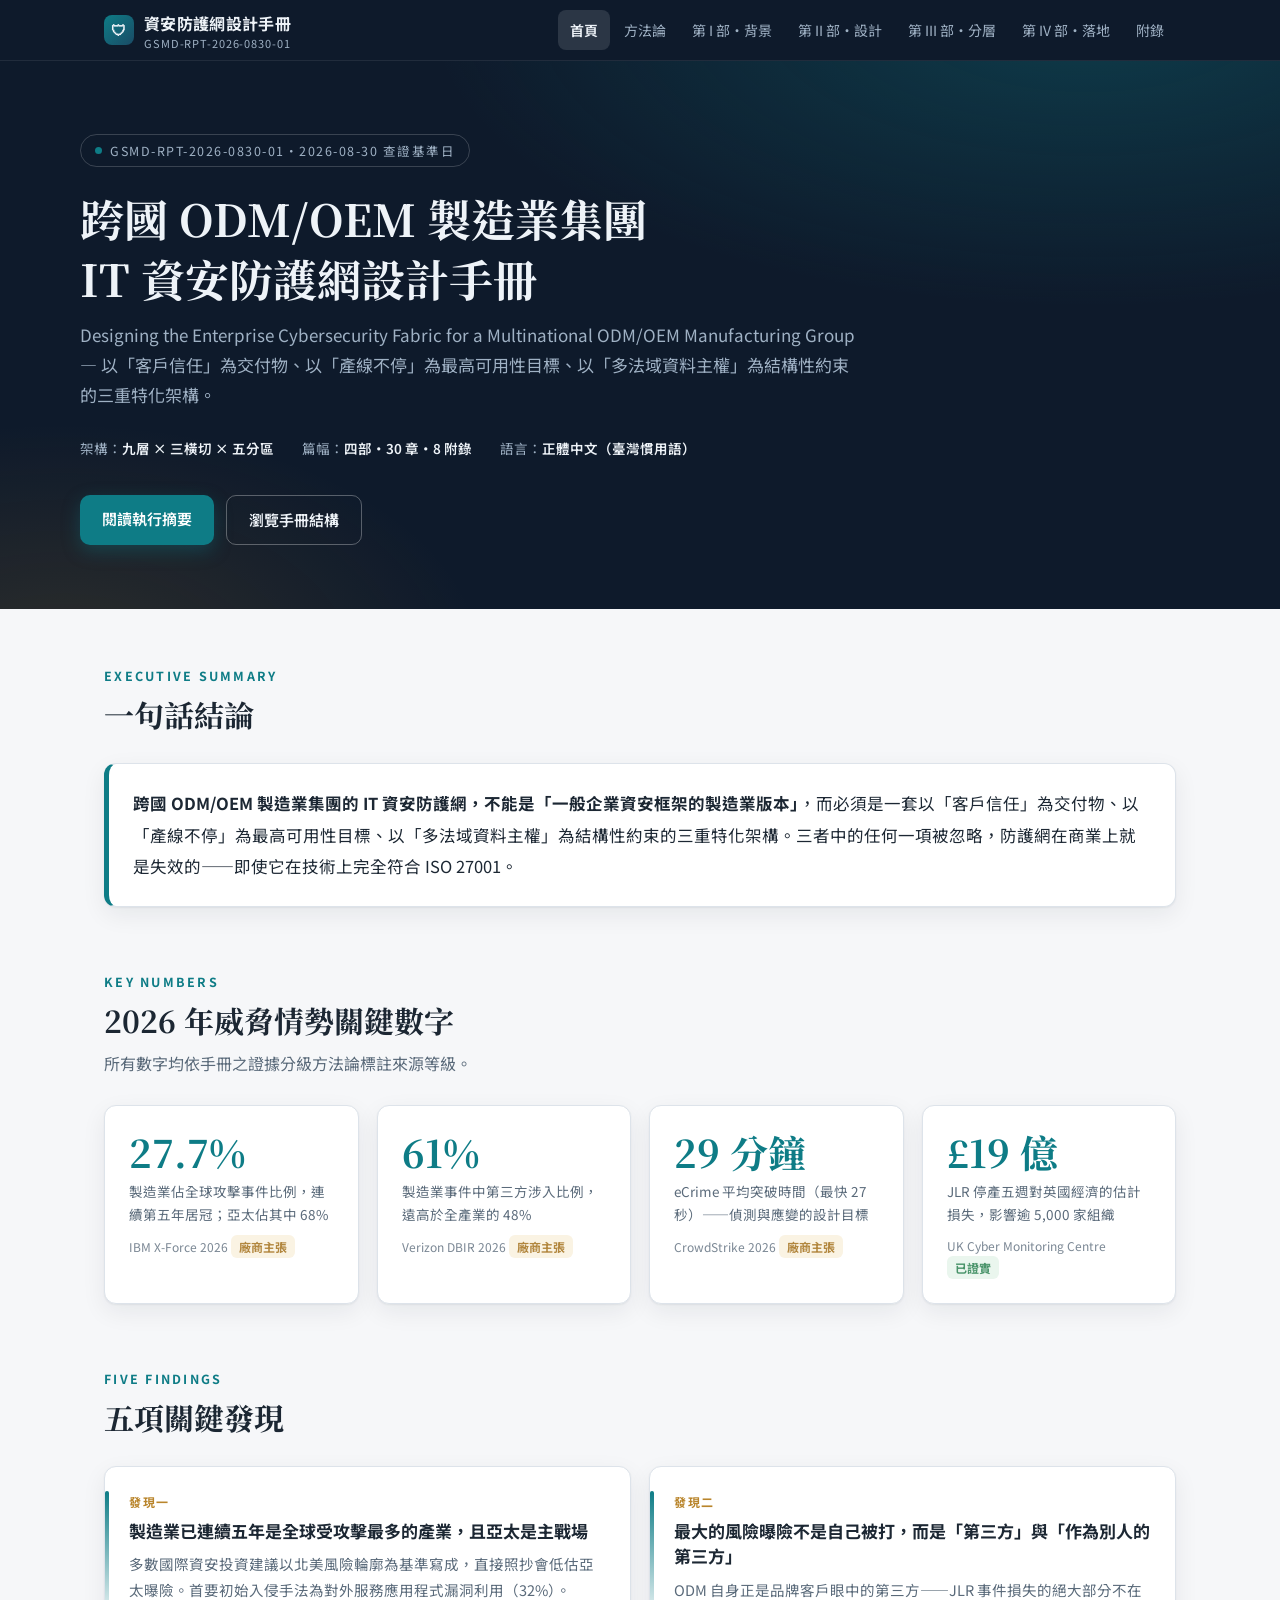
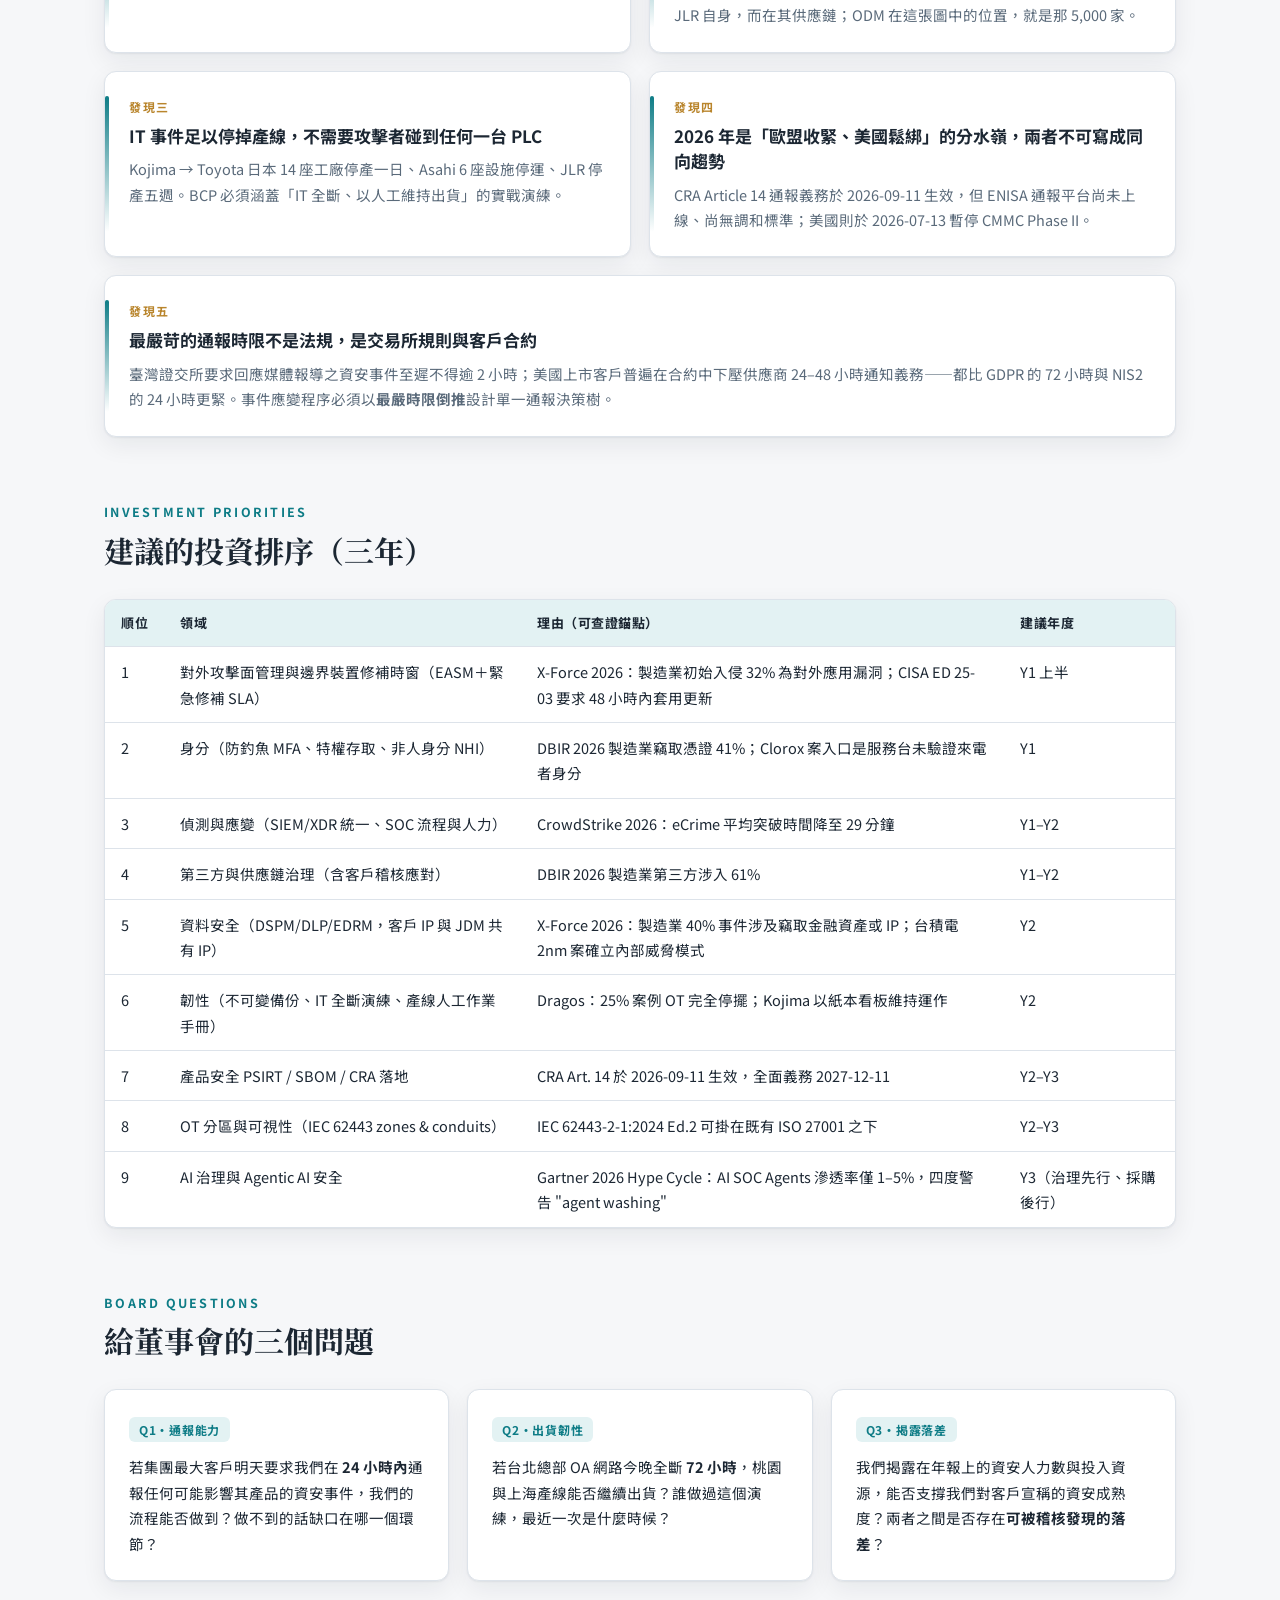
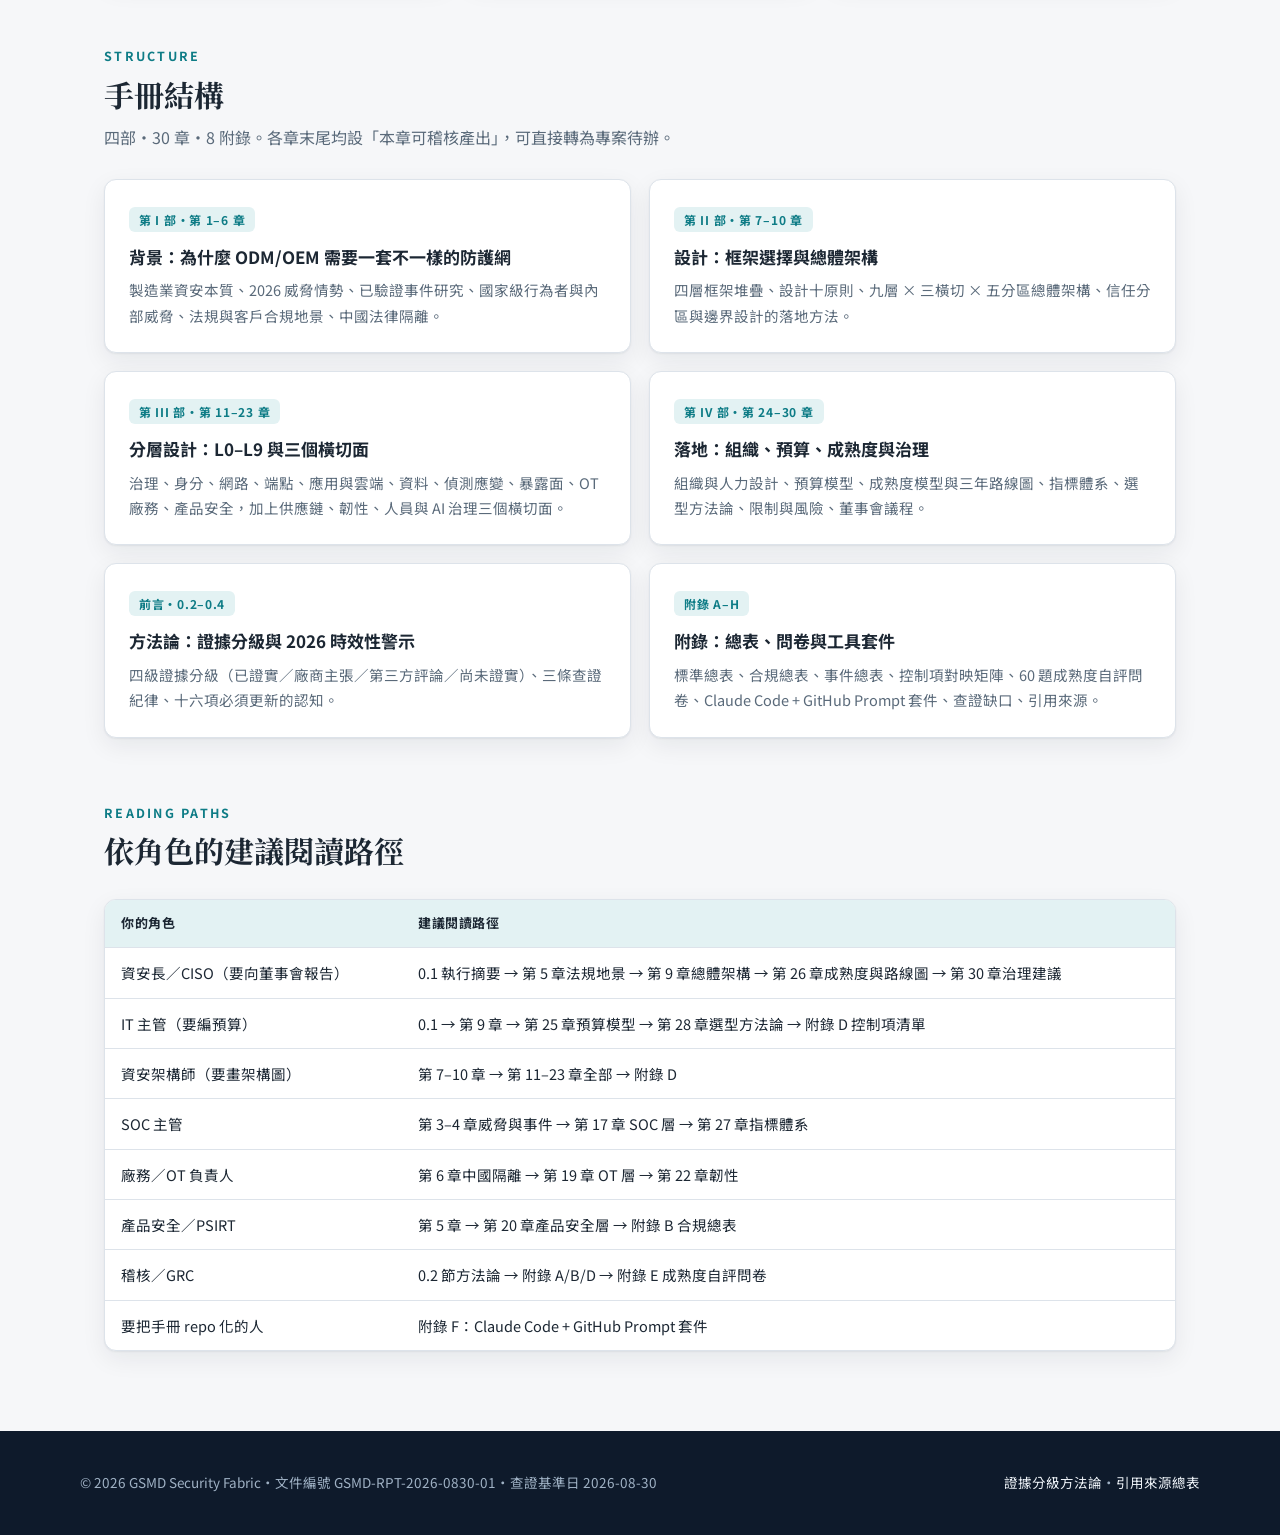
==== index.html @ bc002917 "manual(site): 建立資安防護網設計手冊靜態網站骨架 依 GSMD-RPT-2026-0830-01 手冊內容建立純 HTML/CSS/JS 網站骨架： - index.html：執行摘要、" ====
<!DOCTYPE html>
<html lang="zh-Hant">
<head>
<meta charset="UTF-8">
<meta name="viewport" content="width=device-width, initial-scale=1">
<title>資安防護網設計手冊 | GSMD-RPT-2026-0830-01</title>
<meta name="description" content="跨國 ODM/OEM 製造業集團 IT 資安防護網設計手冊 — 以客戶信任為交付物、產線不停為最高可用性目標、多法域資料主權為結構性約束。">
<link rel="preconnect" href="https://fonts.googleapis.com">
<link rel="preconnect" href="https://fonts.gstatic.com" crossorigin>
<link href="https://fonts.googleapis.com/css2?family=Noto+Sans+TC:wght@400;500;600;700&family=Noto+Serif+TC:wght@600;700&display=swap" rel="stylesheet">
<link rel="stylesheet" href="assets/css/main.css">
</head>
<body>

<header class="site-header">
  <div class="nav-wrap">
    <a class="brand" href="index.html">
      <span class="mark">🛡</span>
      <span>資安防護網設計手冊<small>GSMD-RPT-2026-0830-01</small></span>
    </a>
    <button class="nav-toggle" aria-expanded="false" aria-label="開啟選單">選單 ☰</button>
    <nav class="site-nav">
      <a href="index.html">首頁</a>
      <a href="methodology.html">方法論</a>
      <a href="part-1.html">第 I 部・背景</a>
      <a href="part-2.html">第 II 部・設計</a>
      <a href="part-3.html">第 III 部・分層</a>
      <a href="part-4.html">第 IV 部・落地</a>
      <a href="appendix.html">附錄</a>
    </nav>
  </div>
</header>

<section class="hero">
  <div class="hero-inner">
    <span class="doc-badge"><span class="dot"></span>GSMD-RPT-2026-0830-01・2026-08-30 查證基準日</span>
    <h1>跨國 ODM/OEM 製造業集團<br>IT 資安防護網設計手冊</h1>
    <p class="subtitle">Designing the Enterprise Cybersecurity Fabric for a Multinational ODM/OEM Manufacturing Group — 以「客戶信任」為交付物、以「產線不停」為最高可用性目標、以「多法域資料主權」為結構性約束的三重特化架構。</p>
    <div class="hero-meta">
      <span>架構：<strong>九層 × 三橫切 × 五分區</strong></span>
      <span>篇幅：<strong>四部・30 章・8 附錄</strong></span>
      <span>語言：<strong>正體中文（臺灣慣用語）</strong></span>
    </div>
    <div class="hero-cta">
      <a class="btn btn-primary" href="#summary">閱讀執行摘要</a>
      <a class="btn btn-ghost" href="#structure">瀏覽手冊結構</a>
    </div>
  </div>
</section>

<main class="container">

  <!-- 一句話結論 -->
  <section class="section" id="summary">
    <div class="section-head">
      <p class="kicker">Executive Summary</p>
      <h2>一句話結論</h2>
    </div>
    <div class="card" style="border-left:5px solid var(--accent); font-size:16.5px; line-height:1.9;">
      <p style="color:var(--text); font-size:inherit;"><strong>跨國 ODM/OEM 製造業集團的 IT 資安防護網，不能是「一般企業資安框架的製造業版本」</strong>，而必須是一套以「客戶信任」為交付物、以「產線不停」為最高可用性目標、以「多法域資料主權」為結構性約束的三重特化架構。三者中的任何一項被忽略，防護網在商業上就是失效的——即使它在技術上完全符合 ISO 27001。</p>
    </div>
  </section>

  <!-- 關鍵數字 -->
  <section class="section">
    <div class="section-head">
      <p class="kicker">Key Numbers</p>
      <h2>2026 年威脅情勢關鍵數字</h2>
      <p>所有數字均依手冊之證據分級方法論標註來源等級。</p>
    </div>
    <div class="grid grid-4">
      <div class="card stat">
        <div class="num">27.7%</div>
        <div class="label">製造業佔全球攻擊事件比例，連續第五年居冠；亞太佔其中 68%</div>
        <div class="src">IBM X-Force 2026 <span class="ev ev-vendor">廠商主張</span></div>
      </div>
      <div class="card stat">
        <div class="num">61%</div>
        <div class="label">製造業事件中第三方涉入比例，遠高於全產業的 48%</div>
        <div class="src">Verizon DBIR 2026 <span class="ev ev-vendor">廠商主張</span></div>
      </div>
      <div class="card stat">
        <div class="num">29 分鐘</div>
        <div class="label">eCrime 平均突破時間（最快 27 秒）——偵測與應變的設計目標</div>
        <div class="src">CrowdStrike 2026 <span class="ev ev-vendor">廠商主張</span></div>
      </div>
      <div class="card stat">
        <div class="num">£19 億</div>
        <div class="label">JLR 停產五週對英國經濟的估計損失，影響逾 5,000 家組織</div>
        <div class="src">UK Cyber Monitoring Centre <span class="ev ev-verified">已證實</span></div>
      </div>
    </div>
  </section>

  <!-- 五項關鍵發現 -->
  <section class="section">
    <div class="section-head">
      <p class="kicker">Five Findings</p>
      <h2>五項關鍵發現</h2>
    </div>
    <div class="grid grid-2">
      <div class="card finding">
        <div class="no">發現一</div>
        <h3>製造業已連續五年是全球受攻擊最多的產業，且亞太是主戰場</h3>
        <p>多數國際資安投資建議以北美風險輪廓為基準寫成，直接照抄會低估亞太曝險。首要初始入侵手法為對外服務應用程式漏洞利用（32%）。</p>
      </div>
      <div class="card finding">
        <div class="no">發現二</div>
        <h3>最大的風險曝險不是自己被打，而是「第三方」與「作為別人的第三方」</h3>
        <p>ODM 自身正是品牌客戶眼中的第三方——JLR 事件損失的絕大部分不在 JLR 自身，而在其供應鏈；ODM 在這張圖中的位置，就是那 5,000 家。</p>
      </div>
      <div class="card finding">
        <div class="no">發現三</div>
        <h3>IT 事件足以停掉產線，不需要攻擊者碰到任何一台 PLC</h3>
        <p>Kojima → Toyota 日本 14 座工廠停產一日、Asahi 6 座設施停運、JLR 停產五週。BCP 必須涵蓋「IT 全斷、以人工維持出貨」的實戰演練。</p>
      </div>
      <div class="card finding">
        <div class="no">發現四</div>
        <h3>2026 年是「歐盟收緊、美國鬆綁」的分水嶺，兩者不可寫成同向趨勢</h3>
        <p>CRA Article 14 通報義務於 2026-09-11 生效，但 ENISA 通報平台尚未上線、尚無調和標準；美國則於 2026-07-13 暫停 CMMC Phase II。</p>
      </div>
      <div class="card finding" style="grid-column:1/-1;">
        <div class="no">發現五</div>
        <h3>最嚴苛的通報時限不是法規，是交易所規則與客戶合約</h3>
        <p>臺灣證交所要求回應媒體報導之資安事件至遲不得逾 2 小時；美國上市客戶普遍在合約中下壓供應商 24–48 小時通知義務——都比 GDPR 的 72 小時與 NIS2 的 24 小時更緊。事件應變程序必須以<strong>最嚴時限倒推</strong>設計單一通報決策樹。</p>
      </div>
    </div>
  </section>

  <!-- 投資排序 -->
  <section class="section">
    <div class="section-head">
      <p class="kicker">Investment Priorities</p>
      <h2>建議的投資排序（三年）</h2>
    </div>
    <div class="table-wrap">
      <table>
        <thead>
          <tr><th>順位</th><th>領域</th><th>理由（可查證錨點）</th><th>建議年度</th></tr>
        </thead>
        <tbody>
          <tr><td>1</td><td>對外攻擊面管理與邊界裝置修補時窗（EASM＋緊急修補 SLA）</td><td>X-Force 2026：製造業初始入侵 32% 為對外應用漏洞；CISA ED 25-03 要求 48 小時內套用更新</td><td>Y1 上半</td></tr>
          <tr><td>2</td><td>身分（防釣魚 MFA、特權存取、非人身分 NHI）</td><td>DBIR 2026 製造業竊取憑證 41%；Clorox 案入口是服務台未驗證來電者身分</td><td>Y1</td></tr>
          <tr><td>3</td><td>偵測與應變（SIEM/XDR 統一、SOC 流程與人力）</td><td>CrowdStrike 2026：eCrime 平均突破時間降至 29 分鐘</td><td>Y1–Y2</td></tr>
          <tr><td>4</td><td>第三方與供應鏈治理（含客戶稽核應對）</td><td>DBIR 2026 製造業第三方涉入 61%</td><td>Y1–Y2</td></tr>
          <tr><td>5</td><td>資料安全（DSPM/DLP/EDRM，客戶 IP 與 JDM 共有 IP）</td><td>X-Force 2026：製造業 40% 事件涉及竊取金融資產或 IP；台積電 2nm 案確立內部威脅模式</td><td>Y2</td></tr>
          <tr><td>6</td><td>韌性（不可變備份、IT 全斷演練、產線人工作業手冊）</td><td>Dragos：25% 案例 OT 完全停擺；Kojima 以紙本看板維持運作</td><td>Y2</td></tr>
          <tr><td>7</td><td>產品安全 PSIRT / SBOM / CRA 落地</td><td>CRA Art. 14 於 2026-09-11 生效，全面義務 2027-12-11</td><td>Y2–Y3</td></tr>
          <tr><td>8</td><td>OT 分區與可視性（IEC 62443 zones &amp; conduits）</td><td>IEC 62443-2-1:2024 Ed.2 可掛在既有 ISO 27001 之下</td><td>Y2–Y3</td></tr>
          <tr><td>9</td><td>AI 治理與 Agentic AI 安全</td><td>Gartner 2026 Hype Cycle：AI SOC Agents 滲透率僅 1–5%，四度警告 "agent washing"</td><td>Y3（治理先行、採購後行）</td></tr>
        </tbody>
      </table>
    </div>
  </section>

  <!-- 董事會三問 -->
  <section class="section">
    <div class="section-head">
      <p class="kicker">Board Questions</p>
      <h2>給董事會的三個問題</h2>
    </div>
    <div class="grid grid-3">
      <div class="card">
        <span class="chip">Q1・通報能力</span>
        <p style="color:var(--text);">若集團最大客戶明天要求我們在 <strong>24 小時內</strong>通報任何可能影響其產品的資安事件，我們的流程能否做到？做不到的話缺口在哪一個環節？</p>
      </div>
      <div class="card">
        <span class="chip">Q2・出貨韌性</span>
        <p style="color:var(--text);">若台北總部 OA 網路今晚全斷 <strong>72 小時</strong>，桃園與上海產線能否繼續出貨？誰做過這個演練，最近一次是什麼時候？</p>
      </div>
      <div class="card">
        <span class="chip">Q3・揭露落差</span>
        <p style="color:var(--text);">我們揭露在年報上的資安人力數與投入資源，能否支撐我們對客戶宣稱的資安成熟度？兩者之間是否存在<strong>可被稽核發現的落差</strong>？</p>
      </div>
    </div>
  </section>

  <!-- 手冊結構 -->
  <section class="section" id="structure">
    <div class="section-head">
      <p class="kicker">Structure</p>
      <h2>手冊結構</h2>
      <p>四部・30 章・8 附錄。各章末尾均設「本章可稽核產出」，可直接轉為專案待辦。</p>
    </div>
    <div class="grid grid-2">
      <a class="card" href="part-1.html">
        <span class="chip">第 I 部・第 1–6 章</span>
        <h3>背景：為什麼 ODM/OEM 需要一套不一樣的防護網</h3>
        <p>製造業資安本質、2026 威脅情勢、已驗證事件研究、國家級行為者與內部威脅、法規與客戶合規地景、中國法律隔離。</p>
      </a>
      <a class="card" href="part-2.html">
        <span class="chip">第 II 部・第 7–10 章</span>
        <h3>設計：框架選擇與總體架構</h3>
        <p>四層框架堆疊、設計十原則、九層 × 三橫切 × 五分區總體架構、信任分區與邊界設計的落地方法。</p>
      </a>
      <a class="card" href="part-3.html">
        <span class="chip">第 III 部・第 11–23 章</span>
        <h3>分層設計：L0–L9 與三個橫切面</h3>
        <p>治理、身分、網路、端點、應用與雲端、資料、偵測應變、暴露面、OT 廠務、產品安全，加上供應鏈、韌性、人員與 AI 治理三個橫切面。</p>
      </a>
      <a class="card" href="part-4.html">
        <span class="chip">第 IV 部・第 24–30 章</span>
        <h3>落地：組織、預算、成熟度與治理</h3>
        <p>組織與人力設計、預算模型、成熟度模型與三年路線圖、指標體系、選型方法論、限制與風險、董事會議程。</p>
      </a>
      <a class="card" href="methodology.html">
        <span class="chip">前言・0.2–0.4</span>
        <h3>方法論：證據分級與 2026 時效性警示</h3>
        <p>四級證據分級（已證實／廠商主張／第三方評論／尚未證實）、三條查證紀律、十六項必須更新的認知。</p>
      </a>
      <a class="card" href="appendix.html">
        <span class="chip">附錄 A–H</span>
        <h3>附錄：總表、問卷與工具套件</h3>
        <p>標準總表、合規總表、事件總表、控制項對映矩陣、60 題成熟度自評問卷、Claude Code + GitHub Prompt 套件、查證缺口、引用來源。</p>
      </a>
    </div>
  </section>

  <!-- 閱讀路徑 -->
  <section class="section">
    <div class="section-head">
      <p class="kicker">Reading Paths</p>
      <h2>依角色的建議閱讀路徑</h2>
    </div>
    <div class="table-wrap">
      <table>
        <thead><tr><th>你的角色</th><th>建議閱讀路徑</th></tr></thead>
        <tbody>
          <tr><td>資安長／CISO（要向董事會報告）</td><td>0.1 執行摘要 → 第 5 章法規地景 → 第 9 章總體架構 → 第 26 章成熟度與路線圖 → 第 30 章治理建議</td></tr>
          <tr><td>IT 主管（要編預算）</td><td>0.1 → 第 9 章 → 第 25 章預算模型 → 第 28 章選型方法論 → 附錄 D 控制項清單</td></tr>
          <tr><td>資安架構師（要畫架構圖）</td><td>第 7–10 章 → 第 11–23 章全部 → 附錄 D</td></tr>
          <tr><td>SOC 主管</td><td>第 3–4 章威脅與事件 → 第 17 章 SOC 層 → 第 27 章指標體系</td></tr>
          <tr><td>廠務／OT 負責人</td><td>第 6 章中國隔離 → 第 19 章 OT 層 → 第 22 章韌性</td></tr>
          <tr><td>產品安全／PSIRT</td><td>第 5 章 → 第 20 章產品安全層 → 附錄 B 合規總表</td></tr>
          <tr><td>稽核／GRC</td><td>0.2 節方法論 → 附錄 A/B/D → 附錄 E 成熟度自評問卷</td></tr>
          <tr><td>要把手冊 repo 化的人</td><td>附錄 F：Claude Code + GitHub Prompt 套件</td></tr>
        </tbody>
      </table>
    </div>
  </section>

</main>

<footer class="site-footer">
  <div class="footer-inner">
    <div>© 2026 GSMD Security Fabric・文件編號 GSMD-RPT-2026-0830-01・查證基準日 2026-08-30</div>
    <div><a href="methodology.html">證據分級方法論</a>・<a href="appendix.html">引用來源總表</a></div>
  </div>
</footer>

<script src="assets/js/main.js"></script>
</body>
</html>
---- assets/css/main.css ----
/* ============================================================
   GSMD-RPT-2026-0830-01 — 資安防護網設計手冊網站
   純靜態樣式，無建置流程。
   ============================================================ */

:root {
  --ink: #0e1a2b;
  --ink-2: #16263c;
  --paper: #f6f7f9;
  --card: #ffffff;
  --text: #1c2733;
  --text-dim: #5a6a7a;
  --line: #dde3ea;
  --accent: #0e7c86;
  --accent-soft: #e3f2f3;
  --gold: #b9852c;
  --gold-soft: #f7efe0;
  --hero-text: #eef3f8;
  --hero-dim: #9fb1c4;

  --ev-verified: #1d7a46;
  --ev-verified-bg: #e5f4ea;
  --ev-vendor: #a06a10;
  --ev-vendor-bg: #faf1dd;
  --ev-third: #2a5fa8;
  --ev-third-bg: #e7eefa;
  --ev-unverified: #b03a3a;
  --ev-unverified-bg: #fae8e8;

  --radius: 12px;
  --shadow: 0 1px 2px rgba(14, 26, 43, .06), 0 8px 24px rgba(14, 26, 43, .07);
  --font-sans: "Noto Sans TC", "PingFang TC", "Microsoft JhengHei", system-ui, -apple-system, sans-serif;
  --font-serif: "Noto Serif TC", "PingFang TC", serif;
}

@media (prefers-color-scheme: dark) {
  :root {
    --ink: #0a1420;
    --ink-2: #101d2e;
    --paper: #0d1622;
    --card: #14202f;
    --text: #dbe4ee;
    --text-dim: #8fa1b5;
    --line: #24344a;
    --accent: #3db2bc;
    --accent-soft: #10303a;
    --gold: #d4a54a;
    --gold-soft: #33290f;
    --shadow: 0 1px 2px rgba(0, 0, 0, .3), 0 8px 24px rgba(0, 0, 0, .35);

    --ev-verified: #5cc98a;
    --ev-verified-bg: #10301d;
    --ev-vendor: #e0b05e;
    --ev-vendor-bg: #33290f;
    --ev-third: #7ba7e0;
    --ev-third-bg: #14263f;
    --ev-unverified: #e08585;
    --ev-unverified-bg: #3a1717;
  }
}

* { box-sizing: border-box; }

html { scroll-behavior: smooth; }

body {
  margin: 0;
  font-family: var(--font-sans);
  background: var(--paper);
  color: var(--text);
  line-height: 1.75;
  font-size: 16px;
  -webkit-font-smoothing: antialiased;
}

a { color: var(--accent); text-decoration: none; }
a:hover { text-decoration: underline; }

/* ---------- 頂部導覽 ---------- */
.site-header {
  position: sticky;
  top: 0;
  z-index: 50;
  background: var(--ink);
  color: var(--hero-text);
  border-bottom: 1px solid rgba(255, 255, 255, .08);
}

.nav-wrap {
  max-width: 1120px;
  margin: 0 auto;
  padding: 0 24px;
  display: flex;
  align-items: center;
  justify-content: space-between;
  min-height: 60px;
  gap: 16px;
}

.brand {
  display: flex;
  align-items: center;
  gap: 10px;
  color: var(--hero-text);
  font-weight: 700;
  letter-spacing: .02em;
  white-space: nowrap;
}
.brand:hover { text-decoration: none; }

.brand .mark {
  width: 30px; height: 30px;
  border-radius: 8px;
  background: linear-gradient(135deg, var(--accent), #1a4b66);
  display: grid;
  place-items: center;
  font-size: 15px;
  flex: none;
}

.brand small {
  display: block;
  font-weight: 400;
  font-size: 11px;
  color: var(--hero-dim);
  letter-spacing: .08em;
  line-height: 1.2;
}

.site-nav { display: flex; gap: 2px; flex-wrap: wrap; }

.site-nav a {
  color: var(--hero-dim);
  padding: 8px 12px;
  border-radius: 8px;
  font-size: 14px;
  white-space: nowrap;
}
.site-nav a:hover { color: var(--hero-text); background: rgba(255, 255, 255, .07); text-decoration: none; }
.site-nav a.active { color: var(--hero-text); background: rgba(255, 255, 255, .12); font-weight: 600; }

.nav-toggle {
  display: none;
  background: none;
  border: 1px solid rgba(255, 255, 255, .25);
  color: var(--hero-text);
  border-radius: 8px;
  padding: 6px 12px;
  font-size: 14px;
  cursor: pointer;
}

@media (max-width: 860px) {
  .nav-toggle { display: block; }
  .site-nav {
    display: none;
    position: absolute;
    top: 60px; left: 0; right: 0;
    background: var(--ink);
    flex-direction: column;
    padding: 8px 16px 16px;
    border-bottom: 1px solid rgba(255, 255, 255, .1);
  }
  .site-nav.open { display: flex; }
}

/* ---------- Hero ---------- */
.hero {
  background:
    radial-gradient(1100px 500px at 85% -10%, rgba(14, 124, 134, .35), transparent 60%),
    radial-gradient(700px 400px at 5% 110%, rgba(185, 133, 44, .18), transparent 60%),
    var(--ink);
  color: var(--hero-text);
  padding: 72px 24px 64px;
}

.hero-inner { max-width: 1120px; margin: 0 auto; }

.doc-badge {
  display: inline-flex;
  align-items: center;
  gap: 8px;
  font-size: 12.5px;
  letter-spacing: .12em;
  color: var(--hero-dim);
  border: 1px solid rgba(255, 255, 255, .18);
  border-radius: 999px;
  padding: 5px 14px;
  margin-bottom: 22px;
}
.doc-badge .dot { width: 7px; height: 7px; border-radius: 50%; background: var(--accent); }

.hero h1 {
  font-family: var(--font-serif);
  font-size: clamp(28px, 4.5vw, 44px);
  line-height: 1.35;
  margin: 0 0 12px;
  font-weight: 700;
  max-width: 21em;
}

.hero .subtitle {
  color: var(--hero-dim);
  font-size: clamp(14px, 1.8vw, 17px);
  margin: 0 0 28px;
  max-width: 46em;
}

.hero-meta { display: flex; flex-wrap: wrap; gap: 10px 28px; font-size: 13.5px; color: var(--hero-dim); }
.hero-meta strong { color: var(--hero-text); font-weight: 600; }

.hero-cta { margin-top: 34px; display: flex; flex-wrap: wrap; gap: 12px; }

.btn {
  display: inline-block;
  border-radius: 10px;
  padding: 11px 22px;
  font-size: 15px;
  font-weight: 600;
  transition: transform .12s ease, box-shadow .12s ease;
}
.btn:hover { text-decoration: none; transform: translateY(-1px); }
.btn-primary { background: var(--accent); color: #fff; box-shadow: 0 6px 18px rgba(14, 124, 134, .35); }
.btn-ghost { color: var(--hero-text); border: 1px solid rgba(255, 255, 255, .3); }
.btn-ghost:hover { background: rgba(255, 255, 255, .08); }

/* 頁面標題（非首頁） */
.page-hero { padding: 56px 24px 44px; }
.page-hero .kicker {
  font-size: 13px;
  letter-spacing: .18em;
  color: var(--accent);
  font-weight: 700;
  margin-bottom: 10px;
  text-transform: uppercase;
}

/* ---------- 主要版面 ---------- */
.container { max-width: 1120px; margin: 0 auto; padding: 0 24px; }

.section { padding: 56px 0 8px; }

.section-head { margin-bottom: 28px; max-width: 46em; }

.section-head .kicker {
  font-size: 12.5px;
  letter-spacing: .18em;
  color: var(--accent);
  font-weight: 700;
  text-transform: uppercase;
  margin: 0 0 6px;
}

.section-head h2 {
  font-family: var(--font-serif);
  font-size: clamp(22px, 3vw, 30px);
  margin: 0 0 8px;
  line-height: 1.4;
}

.section-head p { color: var(--text-dim); margin: 0; }

/* ---------- 卡片 ---------- */
.grid { display: grid; gap: 18px; }
.grid-2 { grid-template-columns: repeat(2, 1fr); }
.grid-3 { grid-template-columns: repeat(3, 1fr); }
.grid-4 { grid-template-columns: repeat(4, 1fr); }
@media (max-width: 960px) { .grid-3, .grid-4 { grid-template-columns: repeat(2, 1fr); } }
@media (max-width: 640px) { .grid-2, .grid-3, .grid-4 { grid-template-columns: 1fr; } }

.card {
  background: var(--card);
  border: 1px solid var(--line);
  border-radius: var(--radius);
  padding: 24px;
  box-shadow: var(--shadow);
}

.card h3 { margin: 0 0 8px; font-size: 17px; line-height: 1.5; }
.card p { margin: 0; color: var(--text-dim); font-size: 14.5px; }

a.card { display: block; color: inherit; transition: transform .12s ease, border-color .12s ease; }
a.card:hover { text-decoration: none; transform: translateY(-2px); border-color: var(--accent); }

.card .chip {
  display: inline-block;
  font-size: 12px;
  font-weight: 700;
  letter-spacing: .06em;
  color: var(--accent);
  background: var(--accent-soft);
  border-radius: 6px;
  padding: 2px 10px;
  margin-bottom: 12px;
}

/* 統計數字卡 */
.stat { text-align: left; }
.stat .num {
  font-family: var(--font-serif);
  font-size: clamp(28px, 3.4vw, 38px);
  font-weight: 700;
  color: var(--accent);
  line-height: 1.15;
}
.stat .label { font-size: 13.5px; color: var(--text-dim); margin-top: 6px; }
.stat .src { font-size: 12px; color: var(--text-dim); opacity: .8; margin-top: 8px; }

/* 發現卡（編號） */
.finding { position: relative; padding-left: 24px; }
.finding::before {
  content: "";
  position: absolute;
  left: 0; top: 24px; bottom: 24px;
  width: 4px;
  border-radius: 4px;
  background: linear-gradient(180deg, var(--accent), transparent);
}
.finding .no {
  font-size: 12px;
  font-weight: 700;
  letter-spacing: .14em;
  color: var(--gold);
  margin-bottom: 6px;
}

/* ---------- 證據等級徽章 ---------- */
.ev {
  display: inline-block;
  font-size: 12px;
  font-weight: 700;
  border-radius: 6px;
  padding: 1px 8px;
  white-space: nowrap;
  vertical-align: baseline;
}
.ev-verified { color: var(--ev-verified); background: var(--ev-verified-bg); }
.ev-vendor { color: var(--ev-vendor); background: var(--ev-vendor-bg); }
.ev-third { color: var(--ev-third); background: var(--ev-third-bg); }
.ev-unverified { color: var(--ev-unverified); background: var(--ev-unverified-bg); }

/* ---------- 表格 ---------- */
.table-wrap { overflow-x: auto; border: 1px solid var(--line); border-radius: var(--radius); background: var(--card); box-shadow: var(--shadow); }

table { border-collapse: collapse; width: 100%; font-size: 14.5px; min-width: 640px; }

th, td { text-align: left; padding: 12px 16px; border-bottom: 1px solid var(--line); vertical-align: top; }
thead th {
  background: var(--accent-soft);
  color: var(--text);
  font-size: 13px;
  letter-spacing: .04em;
  white-space: nowrap;
}
tbody tr:last-child td { border-bottom: none; }
tbody tr:hover { background: color-mix(in srgb, var(--accent-soft) 40%, transparent); }

/* ---------- 章節列表 ---------- */
.chapter-list { display: grid; gap: 14px; }

.chapter {
  display: grid;
  grid-template-columns: 64px 1fr;
  gap: 18px;
  background: var(--card);
  border: 1px solid var(--line);
  border-radius: var(--radius);
  padding: 22px 24px;
  box-shadow: var(--shadow);
}

.chapter .num {
  font-family: var(--font-serif);
  font-size: 26px;
  font-weight: 700;
  color: var(--accent);
  line-height: 1.2;
}
.chapter .num small { display: block; font-family: var(--font-sans); font-size: 11px; color: var(--text-dim); letter-spacing: .08em; font-weight: 400; }

.chapter h3 { margin: 0 0 6px; font-size: 17px; line-height: 1.5; }
.chapter p { margin: 0; color: var(--text-dim); font-size: 14.5px; }

.chapter .topics { margin-top: 10px; display: flex; flex-wrap: wrap; gap: 6px; }
.chapter .topics span {
  font-size: 12px;
  color: var(--text-dim);
  border: 1px solid var(--line);
  border-radius: 999px;
  padding: 2px 10px;
}

.placeholder {
  margin-top: 12px;
  font-size: 13px;
  color: var(--text-dim);
  border: 1px dashed var(--line);
  border-radius: 8px;
  padding: 8px 12px;
  background: color-mix(in srgb, var(--paper) 60%, transparent);
}

@media (max-width: 560px) {
  .chapter { grid-template-columns: 1fr; gap: 8px; }
}

/* ---------- 分層架構圖（第 III 部） ---------- */
.layer-stack { display: grid; gap: 8px; }

.layer {
  display: grid;
  grid-template-columns: 56px 1fr auto;
  align-items: center;
  gap: 16px;
  background: var(--card);
  border: 1px solid var(--line);
  border-left: 5px solid var(--accent);
  border-radius: 10px;
  padding: 12px 18px;
  font-size: 14.5px;
}
.layer.crosscut { border-left-color: var(--gold); }
.layer .tag { font-weight: 700; font-family: var(--font-serif); color: var(--accent); font-size: 17px; }
.layer.crosscut .tag { color: var(--gold); }
.layer .ch { font-size: 12.5px; color: var(--text-dim); white-space: nowrap; }
.layer strong { font-weight: 600; }
.layer a { color: inherit; }

/* ---------- 提示區塊 ---------- */
.notice {
  border-left: 4px solid var(--gold);
  background: var(--gold-soft);
  border-radius: 0 10px 10px 0;
  padding: 16px 20px;
  font-size: 14.5px;
  margin: 24px 0;
}
.notice strong { color: var(--gold); }

/* ---------- 頁尾 ---------- */
.site-footer {
  margin-top: 72px;
  background: var(--ink);
  color: var(--hero-dim);
  padding: 40px 24px;
  font-size: 13.5px;
}
.footer-inner {
  max-width: 1120px;
  margin: 0 auto;
  display: flex;
  flex-wrap: wrap;
  gap: 16px 40px;
  justify-content: space-between;
  align-items: center;
}
.site-footer a { color: var(--hero-text); }

/* ---------- 前後頁導覽 ---------- */
.pager { display: flex; justify-content: space-between; gap: 16px; margin: 48px 0 0; flex-wrap: wrap; }
.pager a {
  flex: 1 1 240px;
  background: var(--card);
  border: 1px solid var(--line);
  border-radius: var(--radius);
  padding: 16px 20px;
  color: inherit;
}
.pager a:hover { text-decoration: none; border-color: var(--accent); }
.pager a small { display: block; color: var(--text-dim); font-size: 12px; margin-bottom: 4px; }
.pager a.next { text-align: right; }
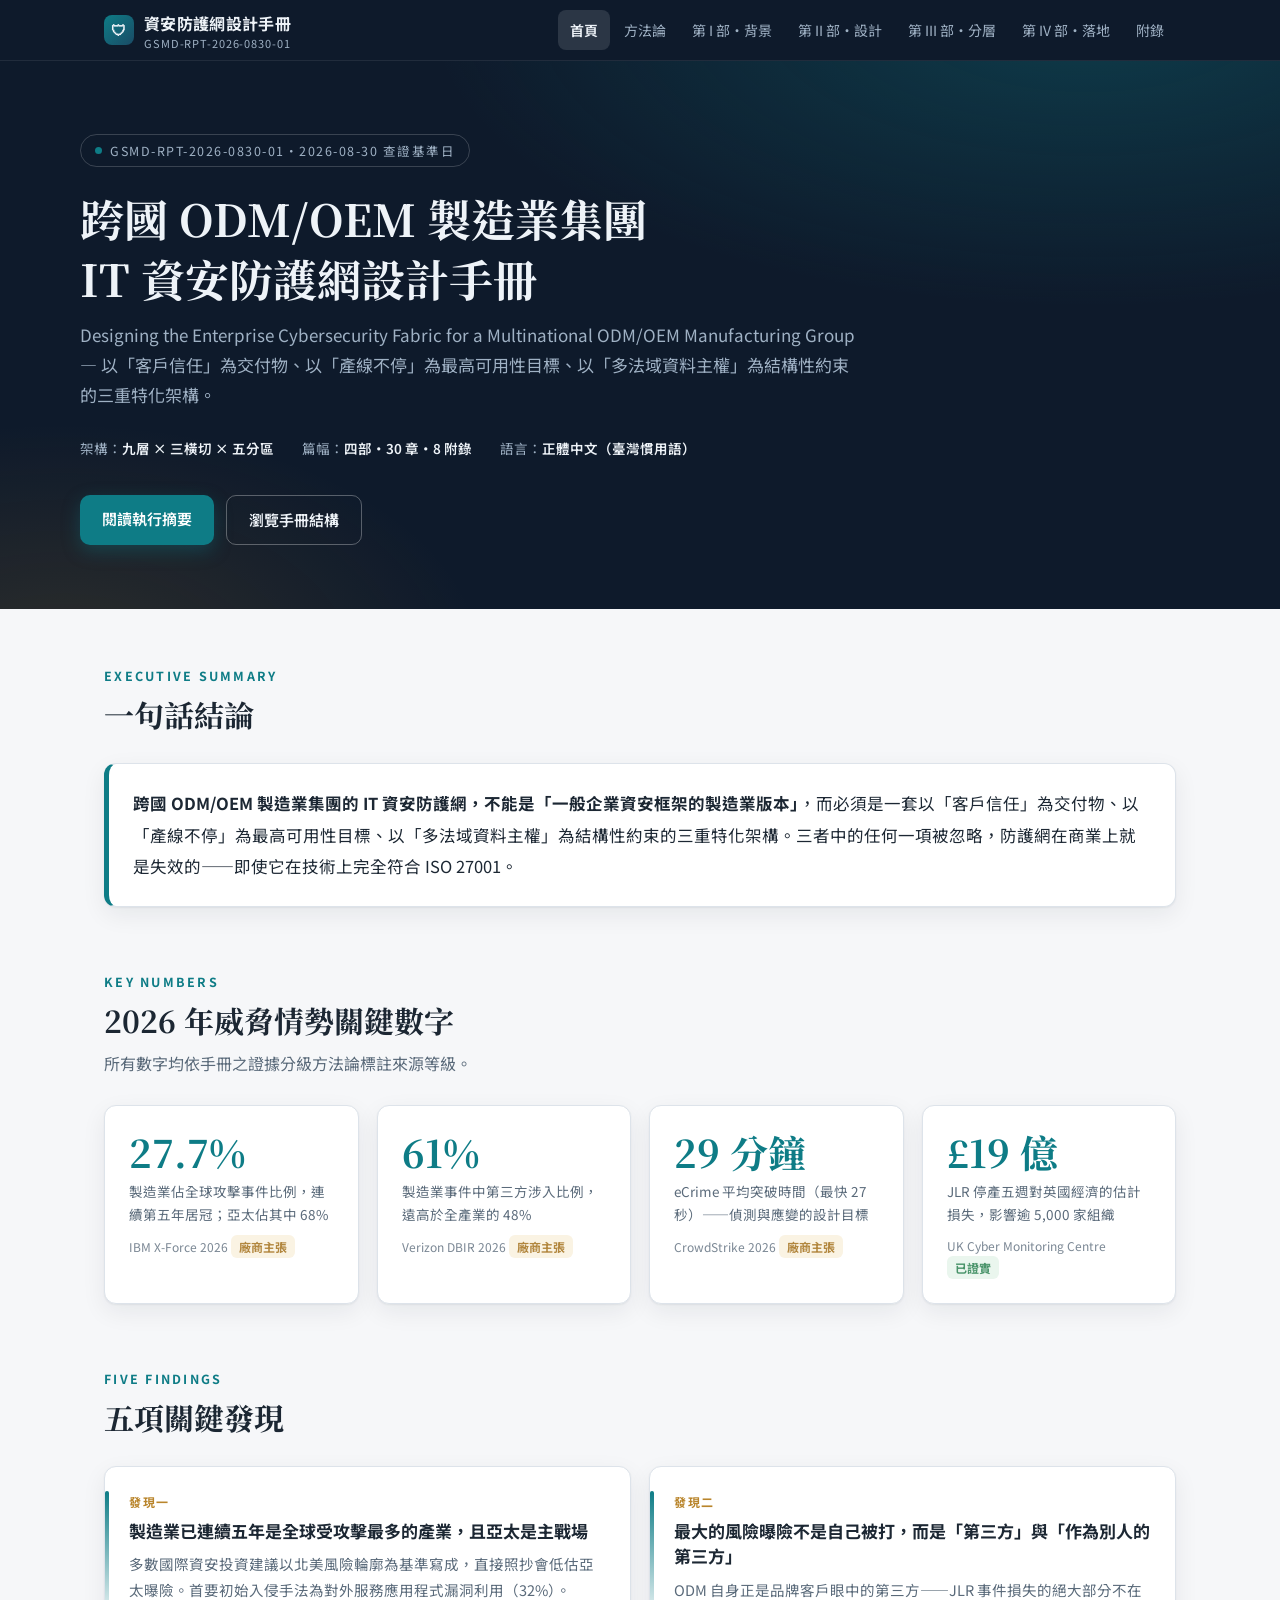
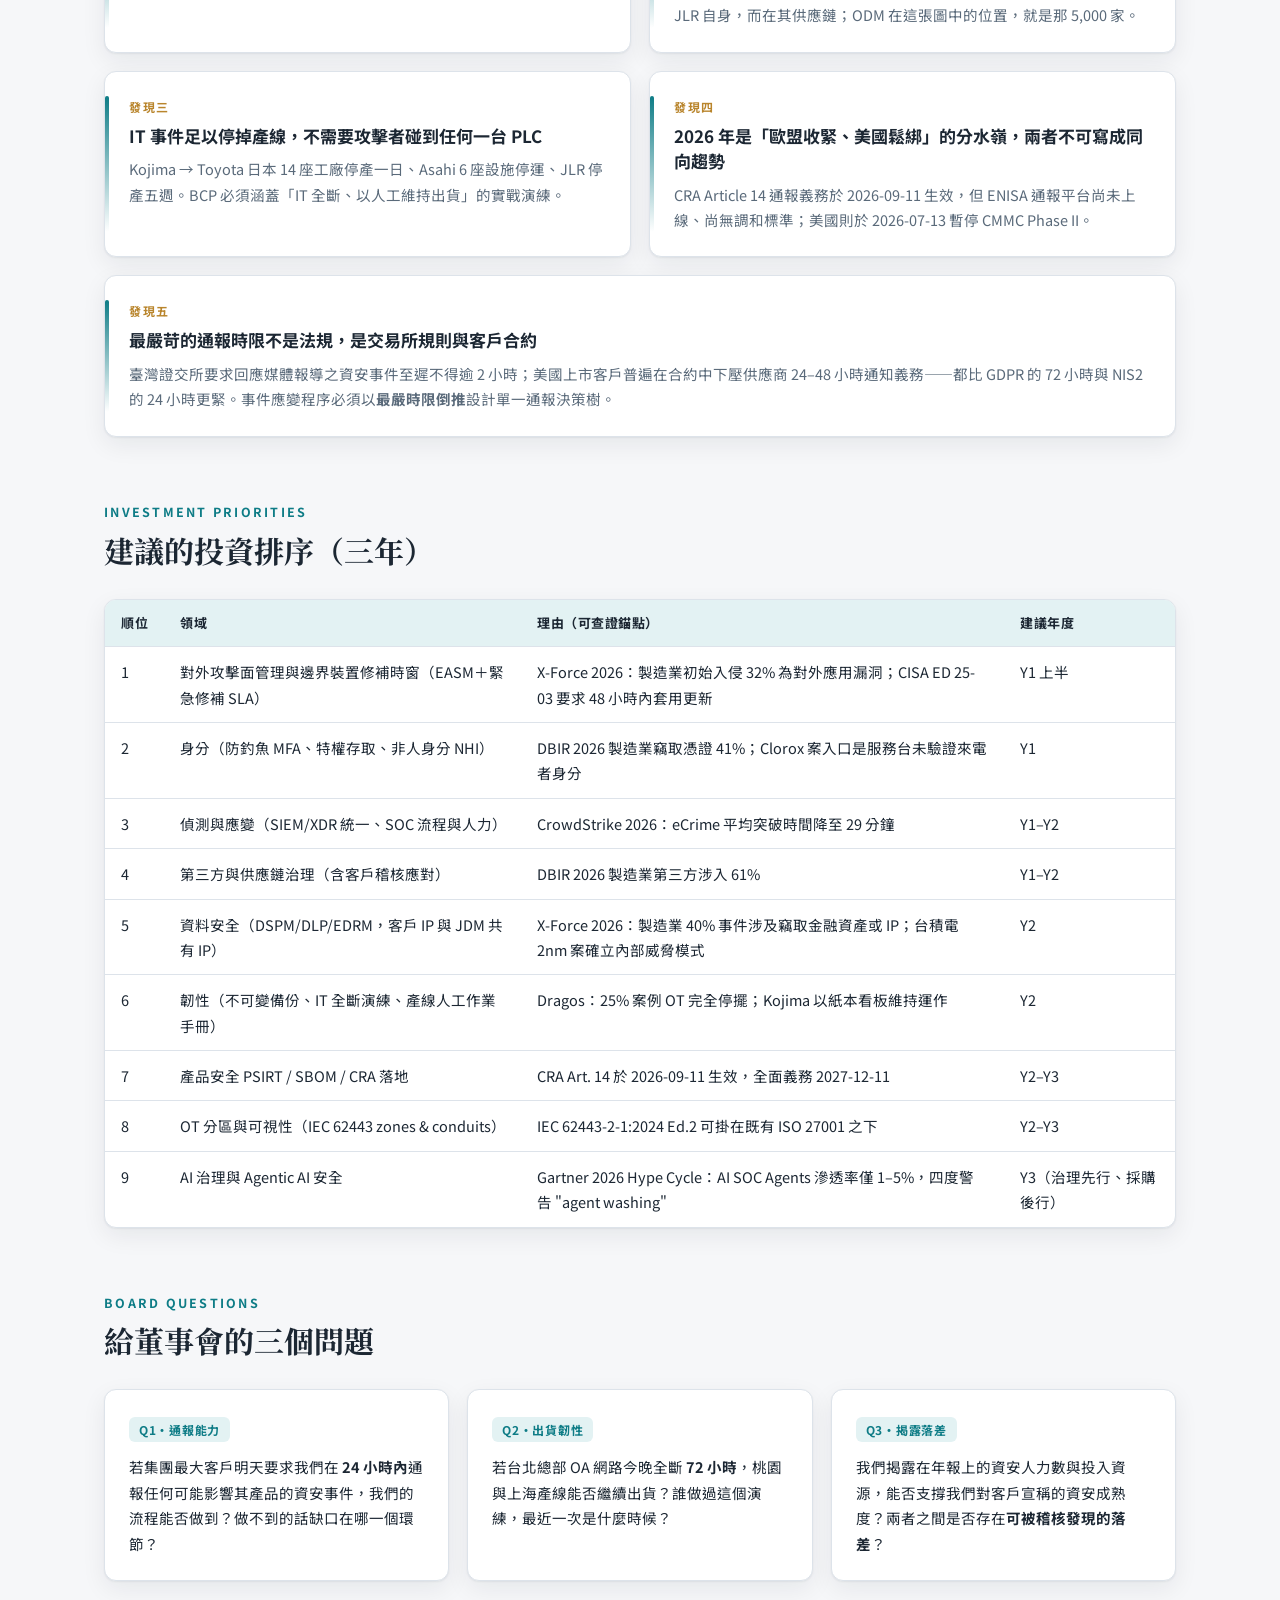
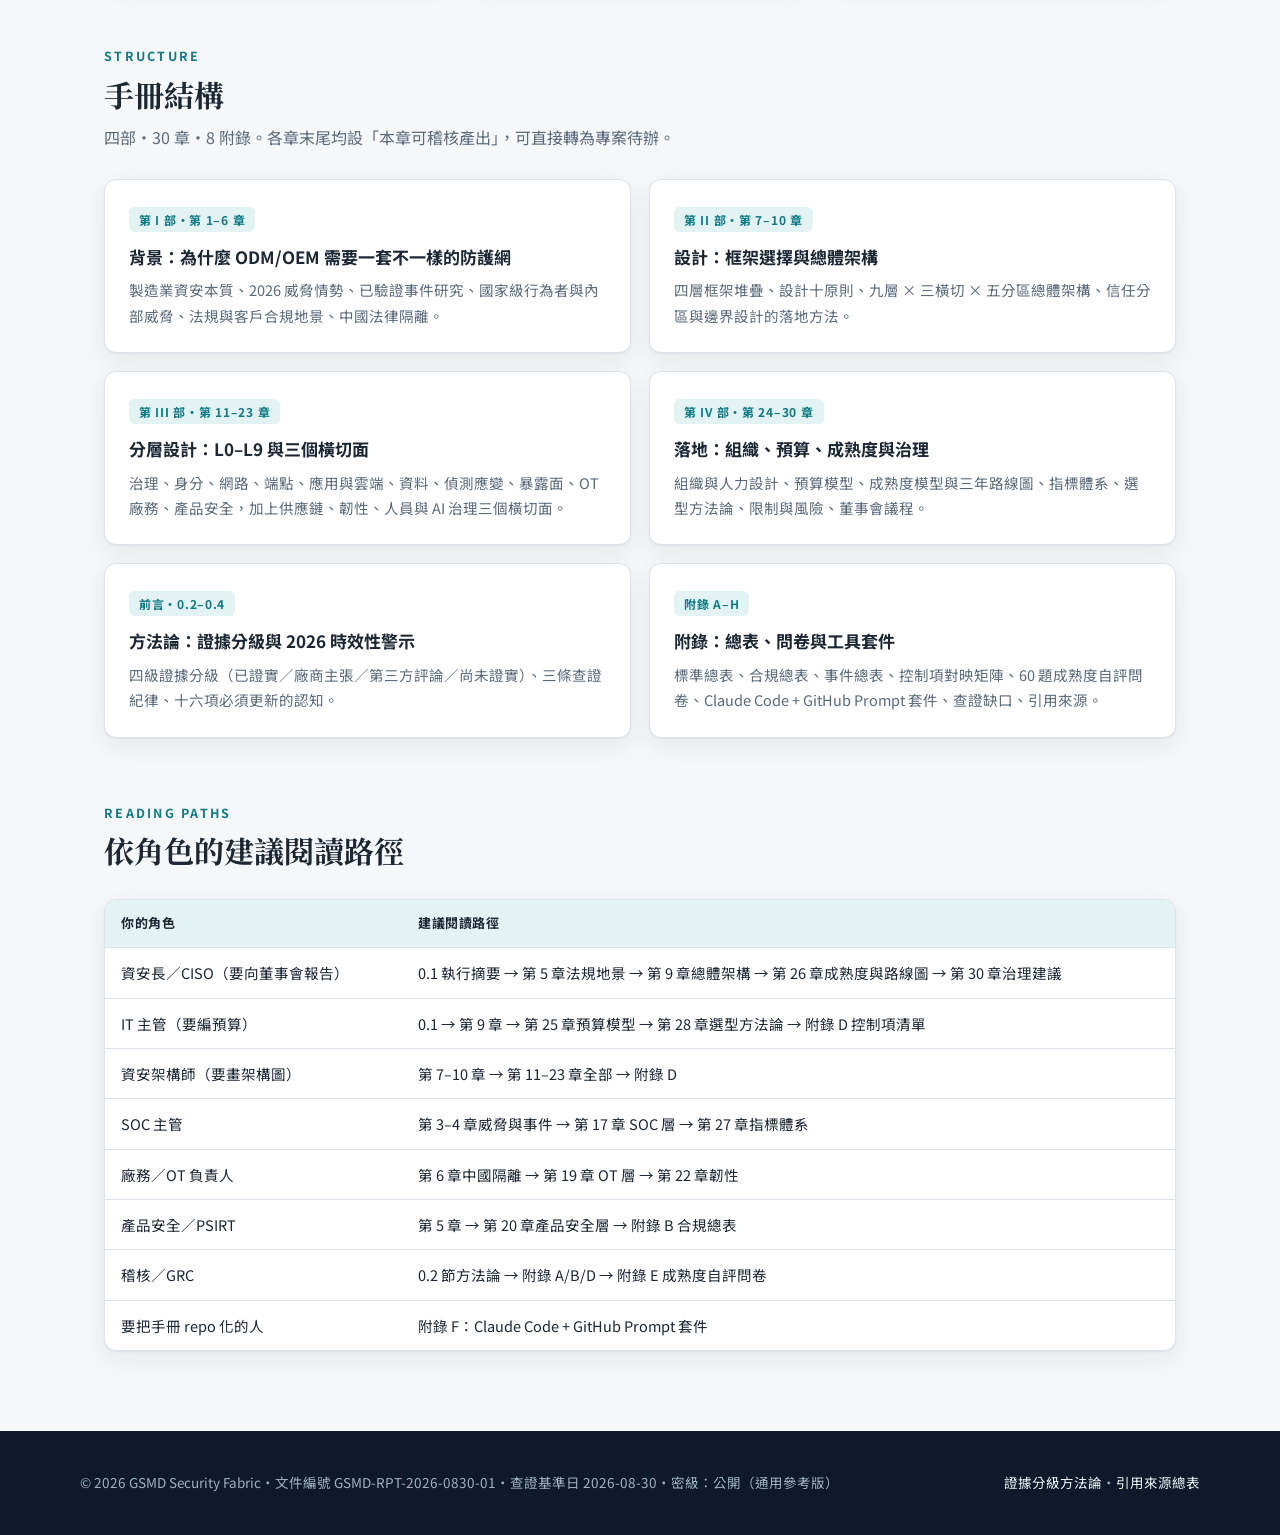
==== commit a1526a2a: "fix: 全站加上 noindex 並將密級標示調整為公開（通用參考版） repo 與 GitHub Pages 皆為公開，但手冊原文密級仍標示「內部使用」， 標示與實際公開狀態不一致。  - 7 個" ====
--- a/index.html
+++ b/index.html
@@ -3,6 +3,7 @@
 <head>
 <meta charset="UTF-8">
 <meta name="viewport" content="width=device-width, initial-scale=1">
+<meta name="robots" content="noindex, nofollow">
 <title>資安防護網設計手冊 | GSMD-RPT-2026-0830-01</title>
 <meta name="description" content="跨國 ODM/OEM 製造業集團 IT 資安防護網設計手冊 — 以客戶信任為交付物、產線不停為最高可用性目標、多法域資料主權為結構性約束。">
 <link rel="preconnect" href="https://fonts.googleapis.com">
@@ -243,7 +244,7 @@
 
 <footer class="site-footer">
   <div class="footer-inner">
-    <div>© 2026 GSMD Security Fabric・文件編號 GSMD-RPT-2026-0830-01・查證基準日 2026-08-30</div>
+    <div>© 2026 GSMD Security Fabric・文件編號 GSMD-RPT-2026-0830-01・查證基準日 2026-08-30・密級：公開（通用參考版）</div>
     <div><a href="methodology.html">證據分級方法論</a>・<a href="appendix.html">引用來源總表</a></div>
   </div>
 </footer>
--- a/assets/css/main.css
+++ b/assets/css/main.css
@@ -456,6 +456,125 @@
 }
 .site-footer a { color: var(--hero-text); }
 
+/* ============================================================
+   內文章節頁（第 I–IV 部）——本區樣式為各部內文共用範本
+   ============================================================ */
+
+/* sticky header 之下的錨點偏移 */
+[id] { scroll-margin-top: 76px; }
+
+/* ---------- 頁內目錄 ---------- */
+.toc {
+  background: var(--card);
+  border: 1px solid var(--line);
+  border-radius: var(--radius);
+  box-shadow: var(--shadow);
+  padding: 20px 24px;
+  margin-top: 40px;
+}
+.toc h2 {
+  font-size: 12.5px;
+  letter-spacing: .18em;
+  text-transform: uppercase;
+  color: var(--text-dim);
+  font-weight: 700;
+  margin: 0 0 12px;
+}
+.toc ol { list-style: none; margin: 0; padding: 0; display: grid; grid-template-columns: repeat(2, 1fr); gap: 4px 20px; }
+@media (max-width: 700px) { .toc ol { grid-template-columns: 1fr; } }
+.toc a { display: flex; gap: 12px; align-items: baseline; padding: 7px 10px; border-radius: 8px; color: inherit; font-size: 14.5px; }
+.toc a:hover { background: var(--accent-soft); text-decoration: none; }
+.toc a b { font-family: var(--font-serif); color: var(--accent); flex: none; }
+
+/* ---------- 章節標題 ---------- */
+.chapter-head { border-top: 3px solid var(--accent); padding-top: 20px; margin-bottom: 24px; }
+.chapter-head .kicker {
+  font-size: 12.5px;
+  letter-spacing: .18em;
+  text-transform: uppercase;
+  color: var(--accent);
+  font-weight: 700;
+  margin: 0 0 6px;
+}
+.chapter-head h2 {
+  font-family: var(--font-serif);
+  font-size: clamp(22px, 3vw, 30px);
+  line-height: 1.4;
+  margin: 0 0 10px;
+}
+.chapter-head .lead { color: var(--text-dim); margin: 0; max-width: 48em; }
+
+/* ---------- 內文 ---------- */
+.prose h3 {
+  font-family: var(--font-serif);
+  font-size: 19px;
+  line-height: 1.5;
+  margin: 38px 0 12px;
+  padding-left: 12px;
+  border-left: 4px solid var(--accent);
+}
+.prose h4 { font-size: 15.5px; margin: 26px 0 8px; color: var(--accent); }
+.prose p { margin: 0 0 14px; max-width: 54em; }
+.prose ul, .prose ol { margin: 0 0 16px; padding-left: 24px; max-width: 54em; }
+.prose li { margin-bottom: 6px; }
+.prose li > ul, .prose li > ol { margin: 6px 0 0; }
+.prose .table-wrap { margin: 18px 0 6px; }
+.prose .grid { margin: 18px 0; }
+.prose .card p:last-child { margin-bottom: 0; }
+/* 卡片內標題不套用內文 h3 的左側色條 */
+.prose .card h3 {
+  border-left: none;
+  padding-left: 0;
+  margin: 0 0 8px;
+  font-family: var(--font-sans);
+  font-size: 16px;
+}
+.prose dfn { font-style: normal; font-weight: 600; color: var(--text); }
+
+/* 文字架構圖（等寬字，橫向可捲動） */
+.ascii {
+  background: var(--ink);
+  color: var(--hero-text);
+  border-radius: var(--radius);
+  padding: 18px 20px;
+  margin: 18px 0;
+  overflow-x: auto;
+  font-family: ui-monospace, "Cascadia Mono", Consolas, "Noto Sans Mono CJK TC", monospace;
+  font-size: 12.5px;
+  line-height: 1.65;
+}
+
+/* 表格／數據下方的來源註記 */
+.src-note { font-size: 12.5px; color: var(--text-dim); margin: 8px 0 22px; max-width: 54em; }
+
+/* 推論／結論方塊（青色）與警示方塊（金色，見 .notice） */
+.notice.accent { border-left-color: var(--accent); background: var(--accent-soft); }
+.notice.accent strong { color: var(--accent); }
+.notice p { margin: 0 0 10px; }
+.notice p:last-child, .notice ul:last-child, .notice ol:last-child { margin-bottom: 0; }
+.notice ul, .notice ol { margin: 0 0 10px; padding-left: 22px; }
+
+/* 本章可稽核產出 */
+.deliverables {
+  background: var(--card);
+  border: 1px solid var(--line);
+  border-left: 5px solid var(--gold);
+  border-radius: 0 var(--radius) var(--radius) 0;
+  box-shadow: var(--shadow);
+  padding: 20px 24px;
+  margin: 32px 0 0;
+}
+.deliverables h4 { margin: 0 0 12px; font-size: 14px; letter-spacing: .1em; color: var(--gold); }
+.deliverables ul { list-style: none; margin: 0; padding: 0; max-width: none; }
+.deliverables li { position: relative; padding-left: 26px; margin-bottom: 9px; font-size: 14.5px; }
+.deliverables li:last-child { margin-bottom: 0; }
+.deliverables li::before { content: "☐"; position: absolute; left: 0; top: -1px; color: var(--gold); font-size: 16px; }
+
+/* 回目錄 */
+.to-top { margin: 22px 0 0; font-size: 13px; }
+.to-top a { color: var(--text-dim); }
+.to-top a:hover { color: var(--accent); }
+
 /* ---------- 前後頁導覽 ---------- */
 .pager { display: flex; justify-content: space-between; gap: 16px; margin: 48px 0 0; flex-wrap: wrap; }
 .pager a {
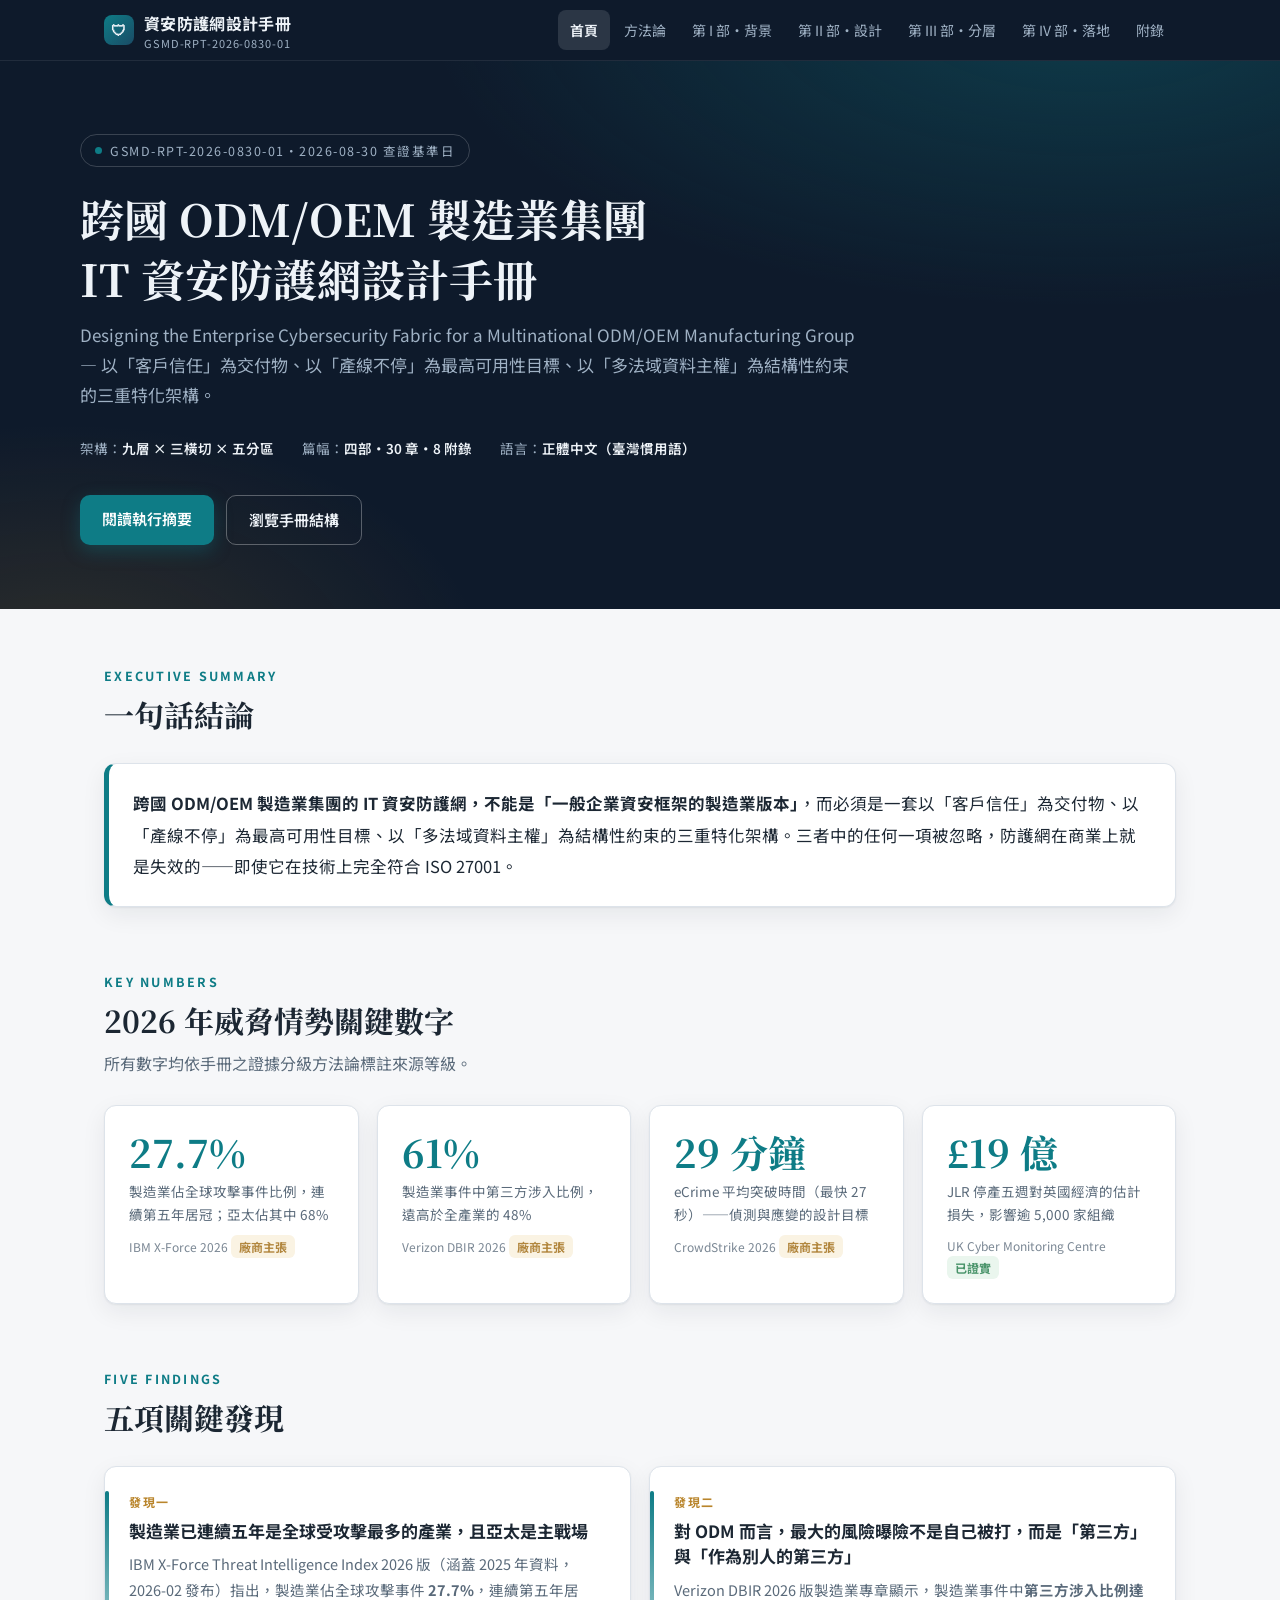
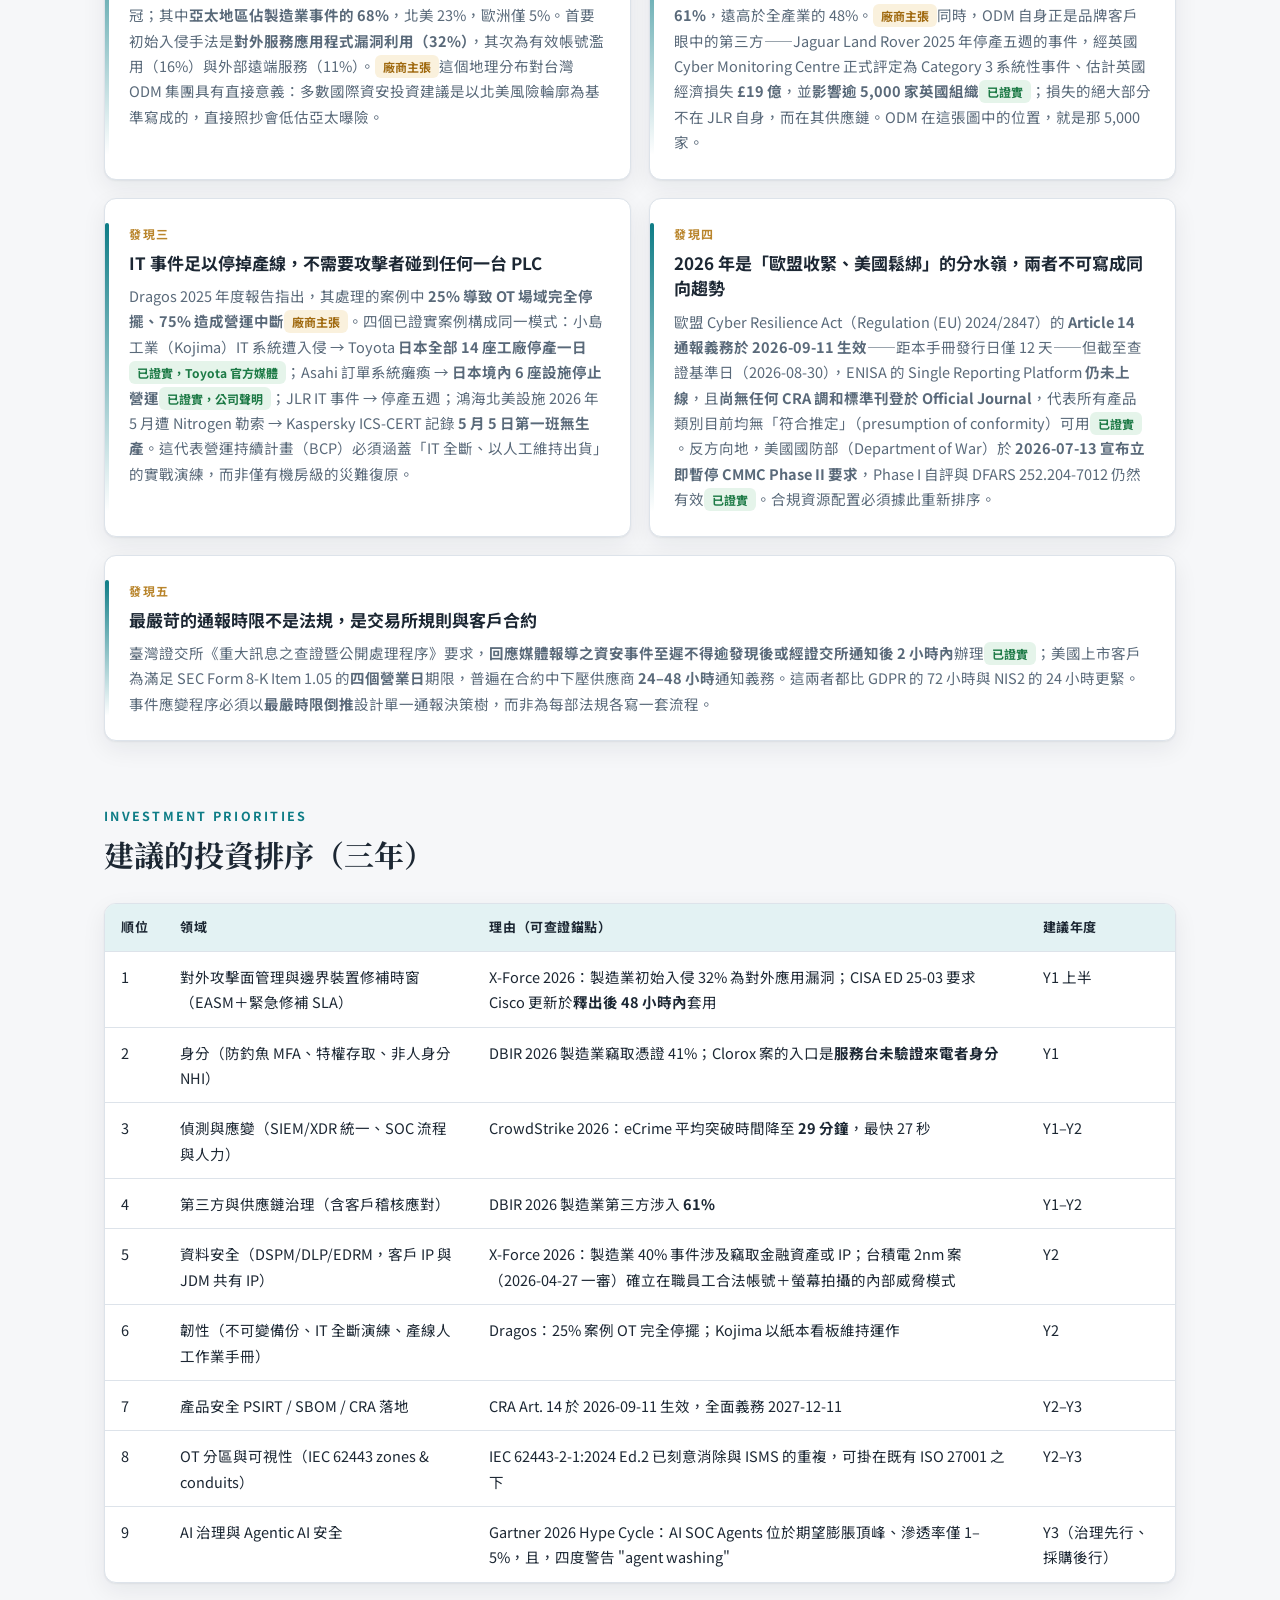
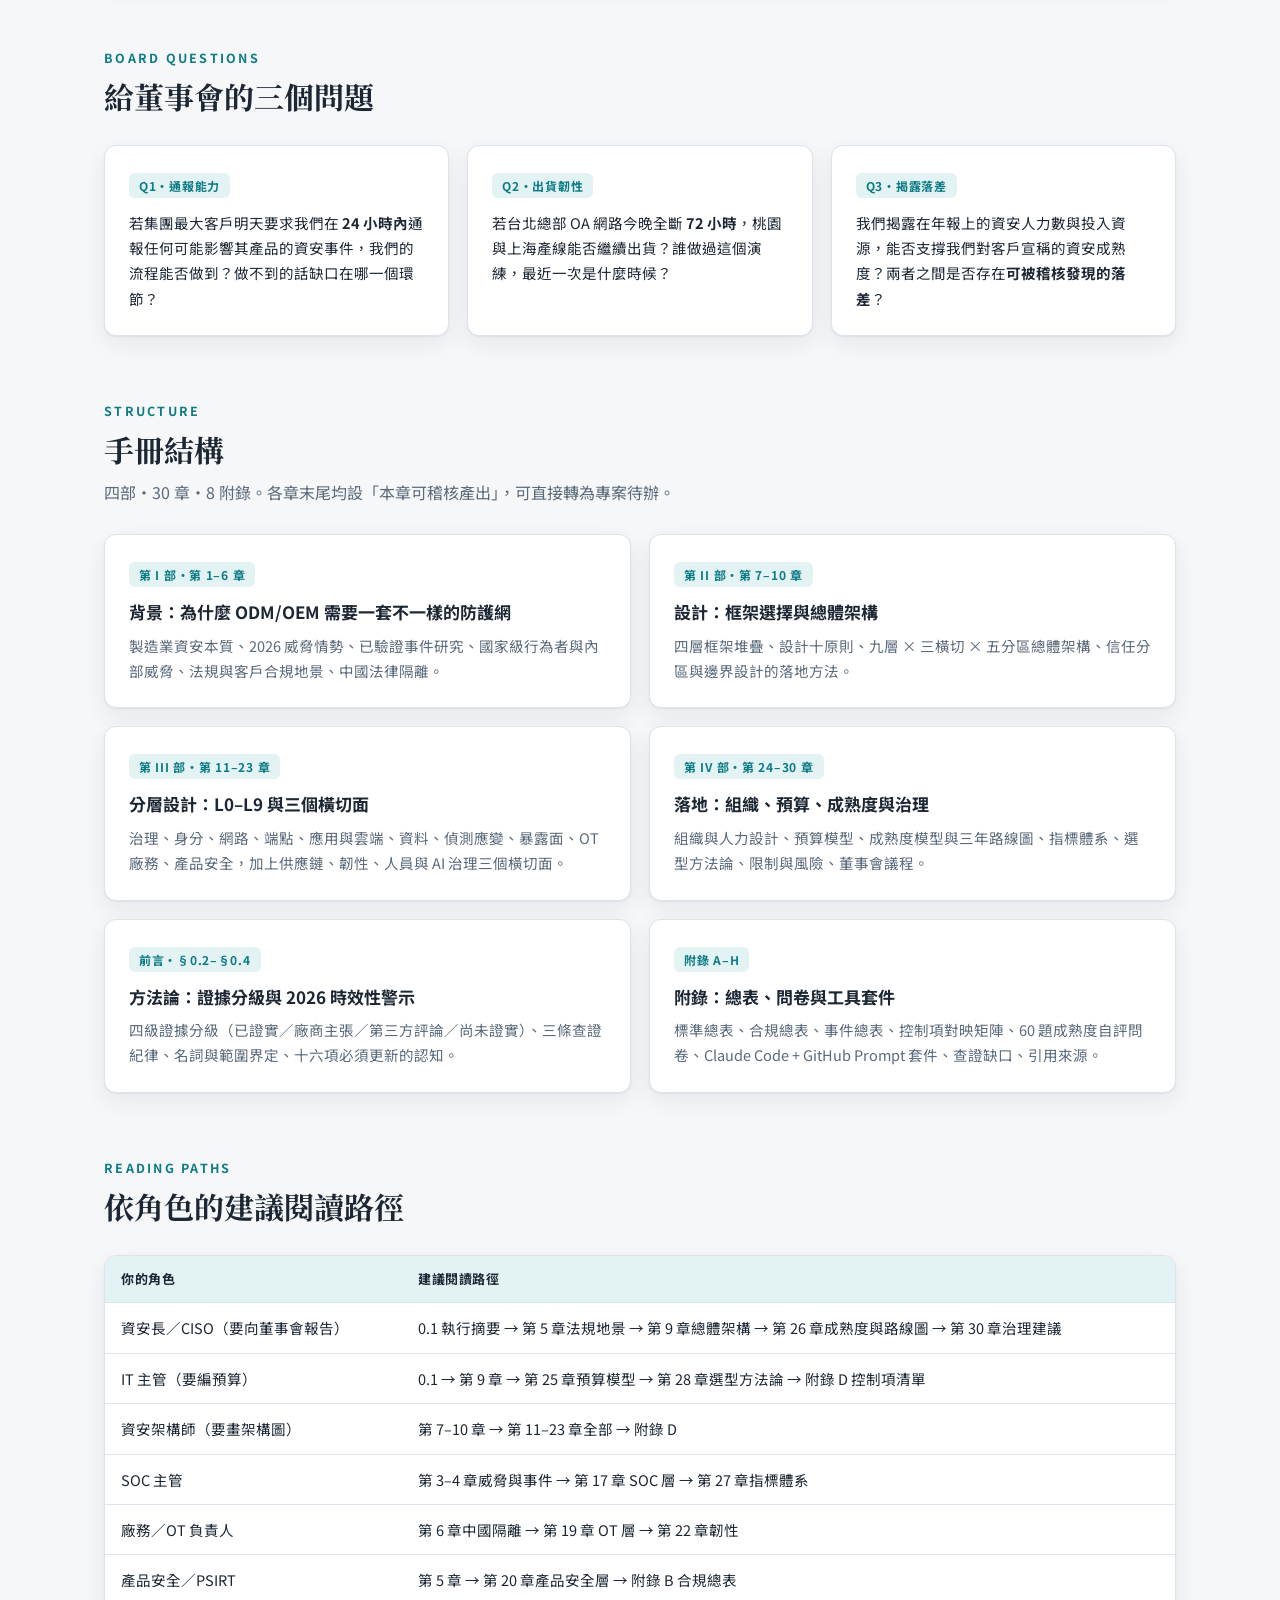
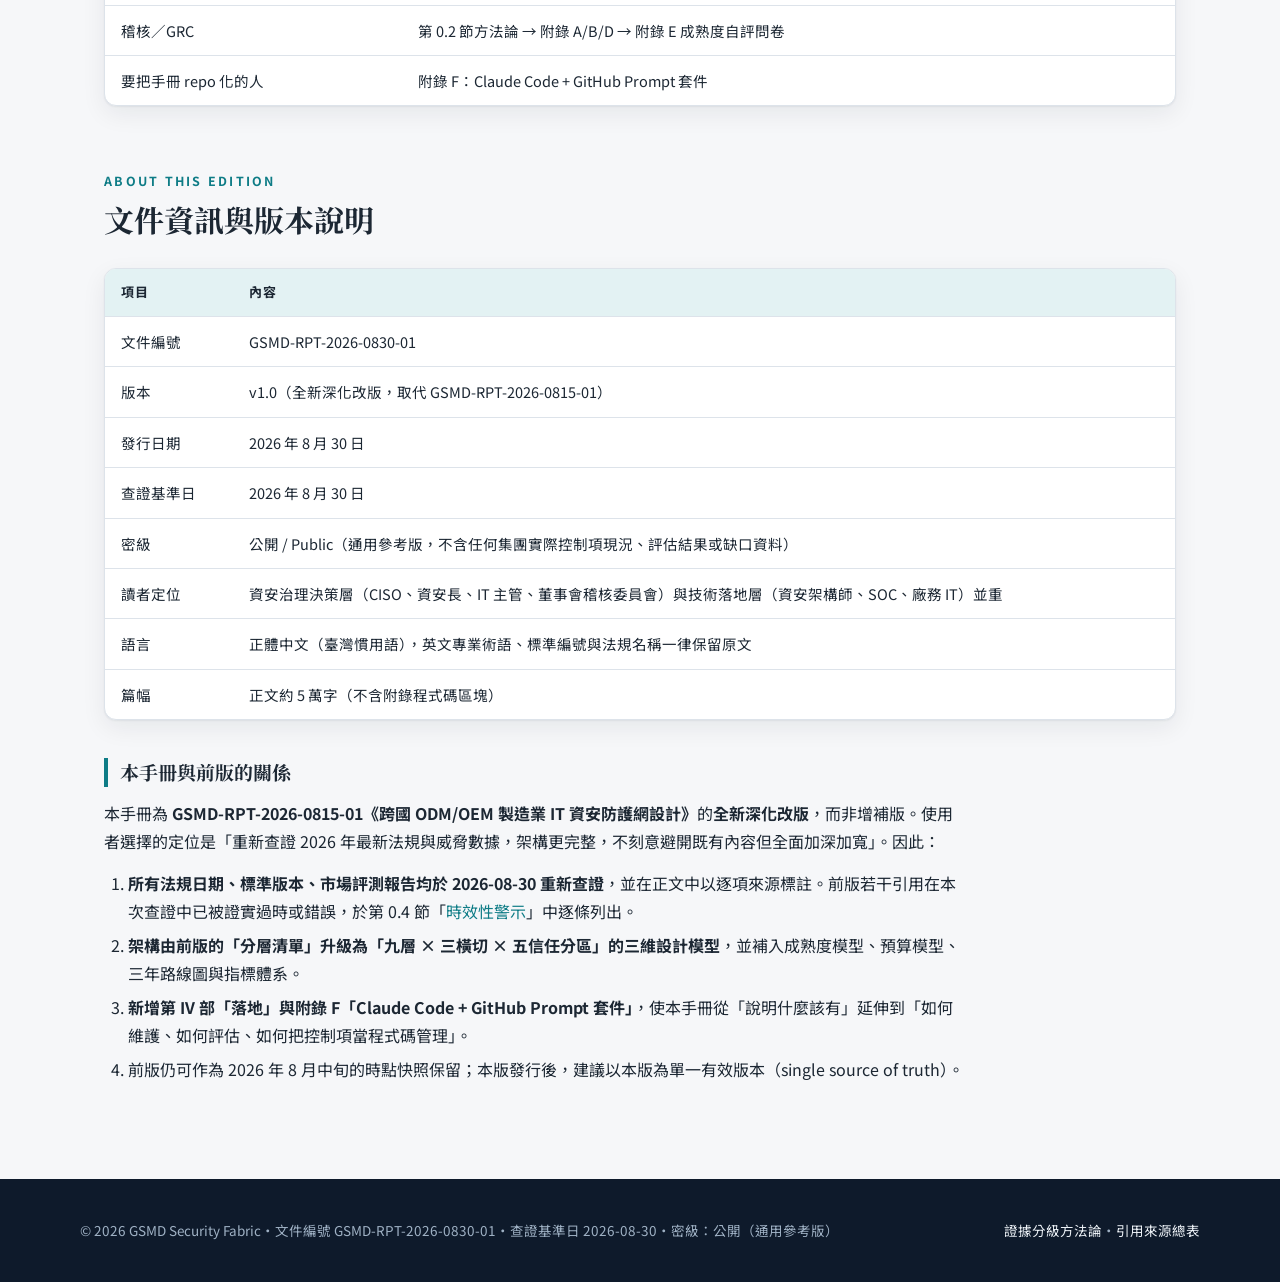
==== commit 5e534ca8: "fix: 補齊前言全文、修正失效連結與時效敘述、建立小節錨點與交互參照 依全站審視報告第 2–9 項修正：  - 前言回填：首頁五項發現改為原文全文並補證據標籤、投資排序表對齊原文、   新增「文件資" ====
--- a/index.html
+++ b/index.html
@@ -57,8 +57,8 @@
       <p class="kicker">Executive Summary</p>
       <h2>一句話結論</h2>
     </div>
-    <div class="card" style="border-left:5px solid var(--accent); font-size:16.5px; line-height:1.9;">
-      <p style="color:var(--text); font-size:inherit;"><strong>跨國 ODM/OEM 製造業集團的 IT 資安防護網，不能是「一般企業資安框架的製造業版本」</strong>，而必須是一套以「客戶信任」為交付物、以「產線不停」為最高可用性目標、以「多法域資料主權」為結構性約束的三重特化架構。三者中的任何一項被忽略，防護網在商業上就是失效的——即使它在技術上完全符合 ISO 27001。</p>
+    <div class="card lead">
+      <p><strong>跨國 ODM/OEM 製造業集團的 IT 資安防護網，不能是「一般企業資安框架的製造業版本」</strong>，而必須是一套以「客戶信任」為交付物、以「產線不停」為最高可用性目標、以「多法域資料主權」為結構性約束的三重特化架構。三者中的任何一項被忽略，防護網在商業上就是失效的——即使它在技術上完全符合 ISO 27001。</p>
     </div>
   </section>
 
@@ -103,27 +103,27 @@
       <div class="card finding">
         <div class="no">發現一</div>
         <h3>製造業已連續五年是全球受攻擊最多的產業，且亞太是主戰場</h3>
-        <p>多數國際資安投資建議以北美風險輪廓為基準寫成，直接照抄會低估亞太曝險。首要初始入侵手法為對外服務應用程式漏洞利用（32%）。</p>
+        <p>IBM X-Force Threat Intelligence Index 2026 版（涵蓋 2025 年資料，2026-02 發布）指出，製造業佔全球攻擊事件 <strong>27.7%</strong>，連續第五年居冠；其中<strong>亞太地區佔製造業事件的 68%</strong>，北美 23%，歐洲僅 5%。首要初始入侵手法是<strong>對外服務應用程式漏洞利用（32%）</strong>，其次為有效帳號濫用（16%）與外部遠端服務（11%）。<span class="ev ev-vendor">廠商主張</span>這個地理分布對台灣 ODM 集團具有直接意義：多數國際資安投資建議是以北美風險輪廓為基準寫成的，直接照抄會低估亞太曝險。</p>
       </div>
       <div class="card finding">
         <div class="no">發現二</div>
-        <h3>最大的風險曝險不是自己被打，而是「第三方」與「作為別人的第三方」</h3>
-        <p>ODM 自身正是品牌客戶眼中的第三方——JLR 事件損失的絕大部分不在 JLR 自身，而在其供應鏈；ODM 在這張圖中的位置，就是那 5,000 家。</p>
+        <h3>對 ODM 而言，最大的風險曝險不是自己被打，而是「第三方」與「作為別人的第三方」</h3>
+        <p>Verizon DBIR 2026 版製造業專章顯示，製造業事件中<strong>第三方涉入比例達 61%</strong>，遠高於全產業的 48%。<span class="ev ev-vendor">廠商主張</span>同時，ODM 自身正是品牌客戶眼中的第三方——Jaguar Land Rover 2025 年停產五週的事件，經英國 Cyber Monitoring Centre 正式評定為 Category 3 系統性事件、估計英國經濟損失 <strong>£19 億</strong>，並<strong>影響逾 5,000 家英國組織</strong><span class="ev ev-verified">已證實</span>；損失的絕大部分不在 JLR 自身，而在其供應鏈。ODM 在這張圖中的位置，就是那 5,000 家。</p>
       </div>
       <div class="card finding">
         <div class="no">發現三</div>
         <h3>IT 事件足以停掉產線，不需要攻擊者碰到任何一台 PLC</h3>
-        <p>Kojima → Toyota 日本 14 座工廠停產一日、Asahi 6 座設施停運、JLR 停產五週。BCP 必須涵蓋「IT 全斷、以人工維持出貨」的實戰演練。</p>
+        <p>Dragos 2025 年度報告指出，其處理的案例中 <strong>25% 導致 OT 場域完全停擺、75% 造成營運中斷</strong><span class="ev ev-vendor">廠商主張</span>。四個已證實案例構成同一模式：小島工業（Kojima）IT 系統遭入侵 → Toyota <strong>日本全部 14 座工廠停產一日</strong><span class="ev ev-verified">已證實，Toyota 官方媒體</span>；Asahi 訂單系統癱瘓 → <strong>日本境內 6 座設施停止營運</strong><span class="ev ev-verified">已證實，公司聲明</span>；JLR IT 事件 → 停產五週；鴻海北美設施 2026 年 5 月遭 Nitrogen 勒索 → Kaspersky ICS-CERT 記錄 <strong>5 月 5 日第一班無生產</strong>。這代表營運持續計畫（BCP）必須涵蓋「IT 全斷、以人工維持出貨」的實戰演練，而非僅有機房級的災難復原。</p>
       </div>
       <div class="card finding">
         <div class="no">發現四</div>
         <h3>2026 年是「歐盟收緊、美國鬆綁」的分水嶺，兩者不可寫成同向趨勢</h3>
-        <p>CRA Article 14 通報義務於 2026-09-11 生效，但 ENISA 通報平台尚未上線、尚無調和標準；美國則於 2026-07-13 暫停 CMMC Phase II。</p>
-      </div>
-      <div class="card finding" style="grid-column:1/-1;">
+        <p>歐盟 Cyber Resilience Act（Regulation (EU) 2024/2847）的 <strong>Article 14 通報義務於 2026-09-11 生效</strong>——距本手冊發行日僅 12 天——但截至查證基準日（2026-08-30），ENISA 的 Single Reporting Platform <strong>仍未上線</strong>，且<strong>尚無任何 CRA 調和標準刊登於 Official Journal</strong>，代表所有產品類別目前均無「符合推定」（presumption of conformity）可用<span class="ev ev-verified">已證實</span>。反方向地，美國國防部（Department of War）於 <strong>2026-07-13 宣布立即暫停 CMMC Phase II 要求</strong>，Phase I 自評與 DFARS 252.204-7012 仍然有效<span class="ev ev-verified">已證實</span>。合規資源配置必須據此重新排序。</p>
+      </div>
+      <div class="card finding span-all">
         <div class="no">發現五</div>
         <h3>最嚴苛的通報時限不是法規，是交易所規則與客戶合約</h3>
-        <p>臺灣證交所要求回應媒體報導之資安事件至遲不得逾 2 小時；美國上市客戶普遍在合約中下壓供應商 24–48 小時通知義務——都比 GDPR 的 72 小時與 NIS2 的 24 小時更緊。事件應變程序必須以<strong>最嚴時限倒推</strong>設計單一通報決策樹。</p>
+        <p>臺灣證交所《重大訊息之查證暨公開處理程序》要求，<strong>回應媒體報導之資安事件至遲不得逾發現後或經證交所通知後 2 小時內</strong>辦理<span class="ev ev-verified">已證實</span>；美國上市客戶為滿足 SEC Form 8-K Item 1.05 的<strong>四個營業日</strong>期限，普遍在合約中下壓供應商 <strong>24–48 小時</strong>通知義務。這兩者都比 GDPR 的 72 小時與 NIS2 的 24 小時更緊。事件應變程序必須以<strong>最嚴時限倒推</strong>設計單一通報決策樹，而非為每部法規各寫一套流程。</p>
       </div>
     </div>
   </section>
@@ -140,15 +140,15 @@
           <tr><th>順位</th><th>領域</th><th>理由（可查證錨點）</th><th>建議年度</th></tr>
         </thead>
         <tbody>
-          <tr><td>1</td><td>對外攻擊面管理與邊界裝置修補時窗（EASM＋緊急修補 SLA）</td><td>X-Force 2026：製造業初始入侵 32% 為對外應用漏洞；CISA ED 25-03 要求 48 小時內套用更新</td><td>Y1 上半</td></tr>
-          <tr><td>2</td><td>身分（防釣魚 MFA、特權存取、非人身分 NHI）</td><td>DBIR 2026 製造業竊取憑證 41%；Clorox 案入口是服務台未驗證來電者身分</td><td>Y1</td></tr>
-          <tr><td>3</td><td>偵測與應變（SIEM/XDR 統一、SOC 流程與人力）</td><td>CrowdStrike 2026：eCrime 平均突破時間降至 29 分鐘</td><td>Y1–Y2</td></tr>
-          <tr><td>4</td><td>第三方與供應鏈治理（含客戶稽核應對）</td><td>DBIR 2026 製造業第三方涉入 61%</td><td>Y1–Y2</td></tr>
-          <tr><td>5</td><td>資料安全（DSPM/DLP/EDRM，客戶 IP 與 JDM 共有 IP）</td><td>X-Force 2026：製造業 40% 事件涉及竊取金融資產或 IP；台積電 2nm 案確立內部威脅模式</td><td>Y2</td></tr>
+          <tr><td>1</td><td>對外攻擊面管理與邊界裝置修補時窗（EASM＋緊急修補 SLA）</td><td>X-Force 2026：製造業初始入侵 32% 為對外應用漏洞；CISA ED 25-03 要求 Cisco 更新於<strong>釋出後 48 小時內</strong>套用</td><td>Y1 上半</td></tr>
+          <tr><td>2</td><td>身分（防釣魚 MFA、特權存取、非人身分 NHI）</td><td>DBIR 2026 製造業竊取憑證 41%；Clorox 案的入口是<strong>服務台未驗證來電者身分</strong></td><td>Y1</td></tr>
+          <tr><td>3</td><td>偵測與應變（SIEM/XDR 統一、SOC 流程與人力）</td><td>CrowdStrike 2026：eCrime 平均突破時間降至 <strong>29 分鐘</strong>，最快 27 秒</td><td>Y1–Y2</td></tr>
+          <tr><td>4</td><td>第三方與供應鏈治理（含客戶稽核應對）</td><td>DBIR 2026 製造業第三方涉入 <strong>61%</strong></td><td>Y1–Y2</td></tr>
+          <tr><td>5</td><td>資料安全（DSPM/DLP/EDRM，客戶 IP 與 JDM 共有 IP）</td><td>X-Force 2026：製造業 40% 事件涉及竊取金融資產或 IP；台積電 2nm 案（2026-04-27 一審）確立在職員工合法帳號＋螢幕拍攝的內部威脅模式</td><td>Y2</td></tr>
           <tr><td>6</td><td>韌性（不可變備份、IT 全斷演練、產線人工作業手冊）</td><td>Dragos：25% 案例 OT 完全停擺；Kojima 以紙本看板維持運作</td><td>Y2</td></tr>
           <tr><td>7</td><td>產品安全 PSIRT / SBOM / CRA 落地</td><td>CRA Art. 14 於 2026-09-11 生效，全面義務 2027-12-11</td><td>Y2–Y3</td></tr>
-          <tr><td>8</td><td>OT 分區與可視性（IEC 62443 zones &amp; conduits）</td><td>IEC 62443-2-1:2024 Ed.2 可掛在既有 ISO 27001 之下</td><td>Y2–Y3</td></tr>
-          <tr><td>9</td><td>AI 治理與 Agentic AI 安全</td><td>Gartner 2026 Hype Cycle：AI SOC Agents 滲透率僅 1–5%，四度警告 "agent washing"</td><td>Y3（治理先行、採購後行）</td></tr>
+          <tr><td>8</td><td>OT 分區與可視性（IEC 62443 zones &amp; conduits）</td><td>IEC 62443-2-1:2024 Ed.2 已刻意消除與 ISMS 的重複，可掛在既有 ISO 27001 之下</td><td>Y2–Y3</td></tr>
+          <tr><td>9</td><td>AI 治理與 Agentic AI 安全</td><td>Gartner 2026 Hype Cycle：AI SOC Agents 位於期望膨脹頂峰、滲透率僅 1–5%，且，四度警告 "agent washing"</td><td>Y3（治理先行、採購後行）</td></tr>
         </tbody>
       </table>
     </div>
@@ -163,15 +163,15 @@
     <div class="grid grid-3">
       <div class="card">
         <span class="chip">Q1・通報能力</span>
-        <p style="color:var(--text);">若集團最大客戶明天要求我們在 <strong>24 小時內</strong>通報任何可能影響其產品的資安事件，我們的流程能否做到？做不到的話缺口在哪一個環節？</p>
+        <p class="text">若集團最大客戶明天要求我們在 <strong>24 小時內</strong>通報任何可能影響其產品的資安事件，我們的流程能否做到？做不到的話缺口在哪一個環節？</p>
       </div>
       <div class="card">
         <span class="chip">Q2・出貨韌性</span>
-        <p style="color:var(--text);">若台北總部 OA 網路今晚全斷 <strong>72 小時</strong>，桃園與上海產線能否繼續出貨？誰做過這個演練，最近一次是什麼時候？</p>
+        <p class="text">若台北總部 OA 網路今晚全斷 <strong>72 小時</strong>，桃園與上海產線能否繼續出貨？誰做過這個演練，最近一次是什麼時候？</p>
       </div>
       <div class="card">
         <span class="chip">Q3・揭露落差</span>
-        <p style="color:var(--text);">我們揭露在年報上的資安人力數與投入資源，能否支撐我們對客戶宣稱的資安成熟度？兩者之間是否存在<strong>可被稽核發現的落差</strong>？</p>
+        <p class="text">我們揭露在年報上的資安人力數與投入資源，能否支撐我們對客戶宣稱的資安成熟度？兩者之間是否存在<strong>可被稽核發現的落差</strong>？</p>
       </div>
     </div>
   </section>
@@ -205,9 +205,9 @@
         <p>組織與人力設計、預算模型、成熟度模型與三年路線圖、指標體系、選型方法論、限制與風險、董事會議程。</p>
       </a>
       <a class="card" href="methodology.html">
-        <span class="chip">前言・0.2–0.4</span>
+        <span class="chip">前言・§0.2–§0.4</span>
         <h3>方法論：證據分級與 2026 時效性警示</h3>
-        <p>四級證據分級（已證實／廠商主張／第三方評論／尚未證實）、三條查證紀律、十六項必須更新的認知。</p>
+        <p>四級證據分級（已證實／廠商主張／第三方評論／尚未證實）、三條查證紀律、名詞與範圍界定、十六項必須更新的認知。</p>
       </a>
       <a class="card" href="appendix.html">
         <span class="chip">附錄 A–H</span>
@@ -218,7 +218,7 @@
   </section>
 
   <!-- 閱讀路徑 -->
-  <section class="section">
+  <section class="section" id="s0-5">
     <div class="section-head">
       <p class="kicker">Reading Paths</p>
       <h2>依角色的建議閱讀路徑</h2>
@@ -233,10 +233,43 @@
           <tr><td>SOC 主管</td><td>第 3–4 章威脅與事件 → 第 17 章 SOC 層 → 第 27 章指標體系</td></tr>
           <tr><td>廠務／OT 負責人</td><td>第 6 章中國隔離 → 第 19 章 OT 層 → 第 22 章韌性</td></tr>
           <tr><td>產品安全／PSIRT</td><td>第 5 章 → 第 20 章產品安全層 → 附錄 B 合規總表</td></tr>
-          <tr><td>稽核／GRC</td><td>0.2 節方法論 → 附錄 A/B/D → 附錄 E 成熟度自評問卷</td></tr>
+          <tr><td>稽核／GRC</td><td>第 0.2 節方法論 → 附錄 A/B/D → 附錄 E 成熟度自評問卷</td></tr>
           <tr><td>要把手冊 repo 化的人</td><td>附錄 F：Claude Code + GitHub Prompt 套件</td></tr>
         </tbody>
       </table>
+    </div>
+  </section>
+
+  <!-- 文件資訊與版本說明 -->
+  <section class="section" id="about">
+    <div class="section-head">
+      <p class="kicker">About This Edition</p>
+      <h2>文件資訊與版本說明</h2>
+    </div>
+    <div class="table-wrap">
+      <table>
+        <thead><tr><th>項目</th><th>內容</th></tr></thead>
+        <tbody>
+          <tr><td>文件編號</td><td>GSMD-RPT-2026-0830-01</td></tr>
+          <tr><td>版本</td><td>v1.0（全新深化改版，取代 GSMD-RPT-2026-0815-01）</td></tr>
+          <tr><td>發行日期</td><td>2026 年 8 月 30 日</td></tr>
+          <tr><td>查證基準日</td><td>2026 年 8 月 30 日</td></tr>
+          <tr><td>密級</td><td>公開 / Public（通用參考版，不含任何集團實際控制項現況、評估結果或缺口資料）</td></tr>
+          <tr><td>讀者定位</td><td>資安治理決策層（CISO、資安長、IT 主管、董事會稽核委員會）與技術落地層（資安架構師、SOC、廠務 IT）並重</td></tr>
+          <tr><td>語言</td><td>正體中文（臺灣慣用語），英文專業術語、標準編號與法規名稱一律保留原文</td></tr>
+          <tr><td>篇幅</td><td>正文約 5 萬字（不含附錄程式碼區塊）</td></tr>
+        </tbody>
+      </table>
+    </div>
+    <div class="prose">
+      <h3>本手冊與前版的關係</h3>
+      <p>本手冊為 <strong>GSMD-RPT-2026-0815-01《跨國 ODM/OEM 製造業 IT 資安防護網設計》</strong>的<strong>全新深化改版</strong>，而非增補版。使用者選擇的定位是「重新查證 2026 年最新法規與威脅數據，架構更完整，不刻意避開既有內容但全面加深加寬」。因此：</p>
+      <ol>
+        <li><strong>所有法規日期、標準版本、市場評測報告均於 2026-08-30 重新查證</strong>，並在正文中以逐項來源標註。前版若干引用在本次查證中已被證實過時或錯誤，於第 0.4 節「<a href="methodology.html#s0-4">時效性警示</a>」中逐條列出。</li>
+        <li><strong>架構由前版的「分層清單」升級為「九層 × 三橫切 × 五信任分區」的三維設計模型</strong>，並補入成熟度模型、預算模型、三年路線圖與指標體系。</li>
+        <li><strong>新增第 IV 部「落地」與附錄 F「Claude Code + GitHub Prompt 套件」</strong>，使本手冊從「說明什麼該有」延伸到「如何維護、如何評估、如何把控制項當程式碼管理」。</li>
+        <li>前版仍可作為 2026 年 8 月中旬的時點快照保留；本版發行後，建議以本版為單一有效版本（single source of truth）。</li>
+      </ol>
     </div>
   </section>
 
--- a/assets/css/main.css
+++ b/assets/css/main.css
@@ -259,6 +259,7 @@
 }
 
 .section-head p { color: var(--text-dim); margin: 0; }
+.section-head p + p { margin-top: 8px; }
 
 /* ---------- 卡片 ---------- */
 .grid { display: grid; gap: 18px; }
@@ -308,6 +309,13 @@
 
 /* 發現卡（編號） */
 .finding { position: relative; padding-left: 24px; }
+.span-all { grid-column: 1 / -1; }
+
+/* 首頁結論／定義等強調卡片 */
+.card.lead { border-left: 5px solid var(--accent); font-size: 16.5px; line-height: 1.9; }
+.card.lead.gold { border-left-color: var(--gold); font-size: 16px; }
+.card.lead p { font-size: inherit; }
+.card p.text, .card.lead p { color: var(--text); }
 .finding::before {
   content: "";
   position: absolute;
@@ -354,55 +362,6 @@
 }
 tbody tr:last-child td { border-bottom: none; }
 tbody tr:hover { background: color-mix(in srgb, var(--accent-soft) 40%, transparent); }
-
-/* ---------- 章節列表 ---------- */
-.chapter-list { display: grid; gap: 14px; }
-
-.chapter {
-  display: grid;
-  grid-template-columns: 64px 1fr;
-  gap: 18px;
-  background: var(--card);
-  border: 1px solid var(--line);
-  border-radius: var(--radius);
-  padding: 22px 24px;
-  box-shadow: var(--shadow);
-}
-
-.chapter .num {
-  font-family: var(--font-serif);
-  font-size: 26px;
-  font-weight: 700;
-  color: var(--accent);
-  line-height: 1.2;
-}
-.chapter .num small { display: block; font-family: var(--font-sans); font-size: 11px; color: var(--text-dim); letter-spacing: .08em; font-weight: 400; }
-
-.chapter h3 { margin: 0 0 6px; font-size: 17px; line-height: 1.5; }
-.chapter p { margin: 0; color: var(--text-dim); font-size: 14.5px; }
-
-.chapter .topics { margin-top: 10px; display: flex; flex-wrap: wrap; gap: 6px; }
-.chapter .topics span {
-  font-size: 12px;
-  color: var(--text-dim);
-  border: 1px solid var(--line);
-  border-radius: 999px;
-  padding: 2px 10px;
-}
-
-.placeholder {
-  margin-top: 12px;
-  font-size: 13px;
-  color: var(--text-dim);
-  border: 1px dashed var(--line);
-  border-radius: 8px;
-  padding: 8px 12px;
-  background: color-mix(in srgb, var(--paper) 60%, transparent);
-}
-
-@media (max-width: 560px) {
-  .chapter { grid-template-columns: 1fr; gap: 8px; }
-}
 
 /* ---------- 分層架構圖（第 III 部） ---------- */
 .layer-stack { display: grid; gap: 8px; }
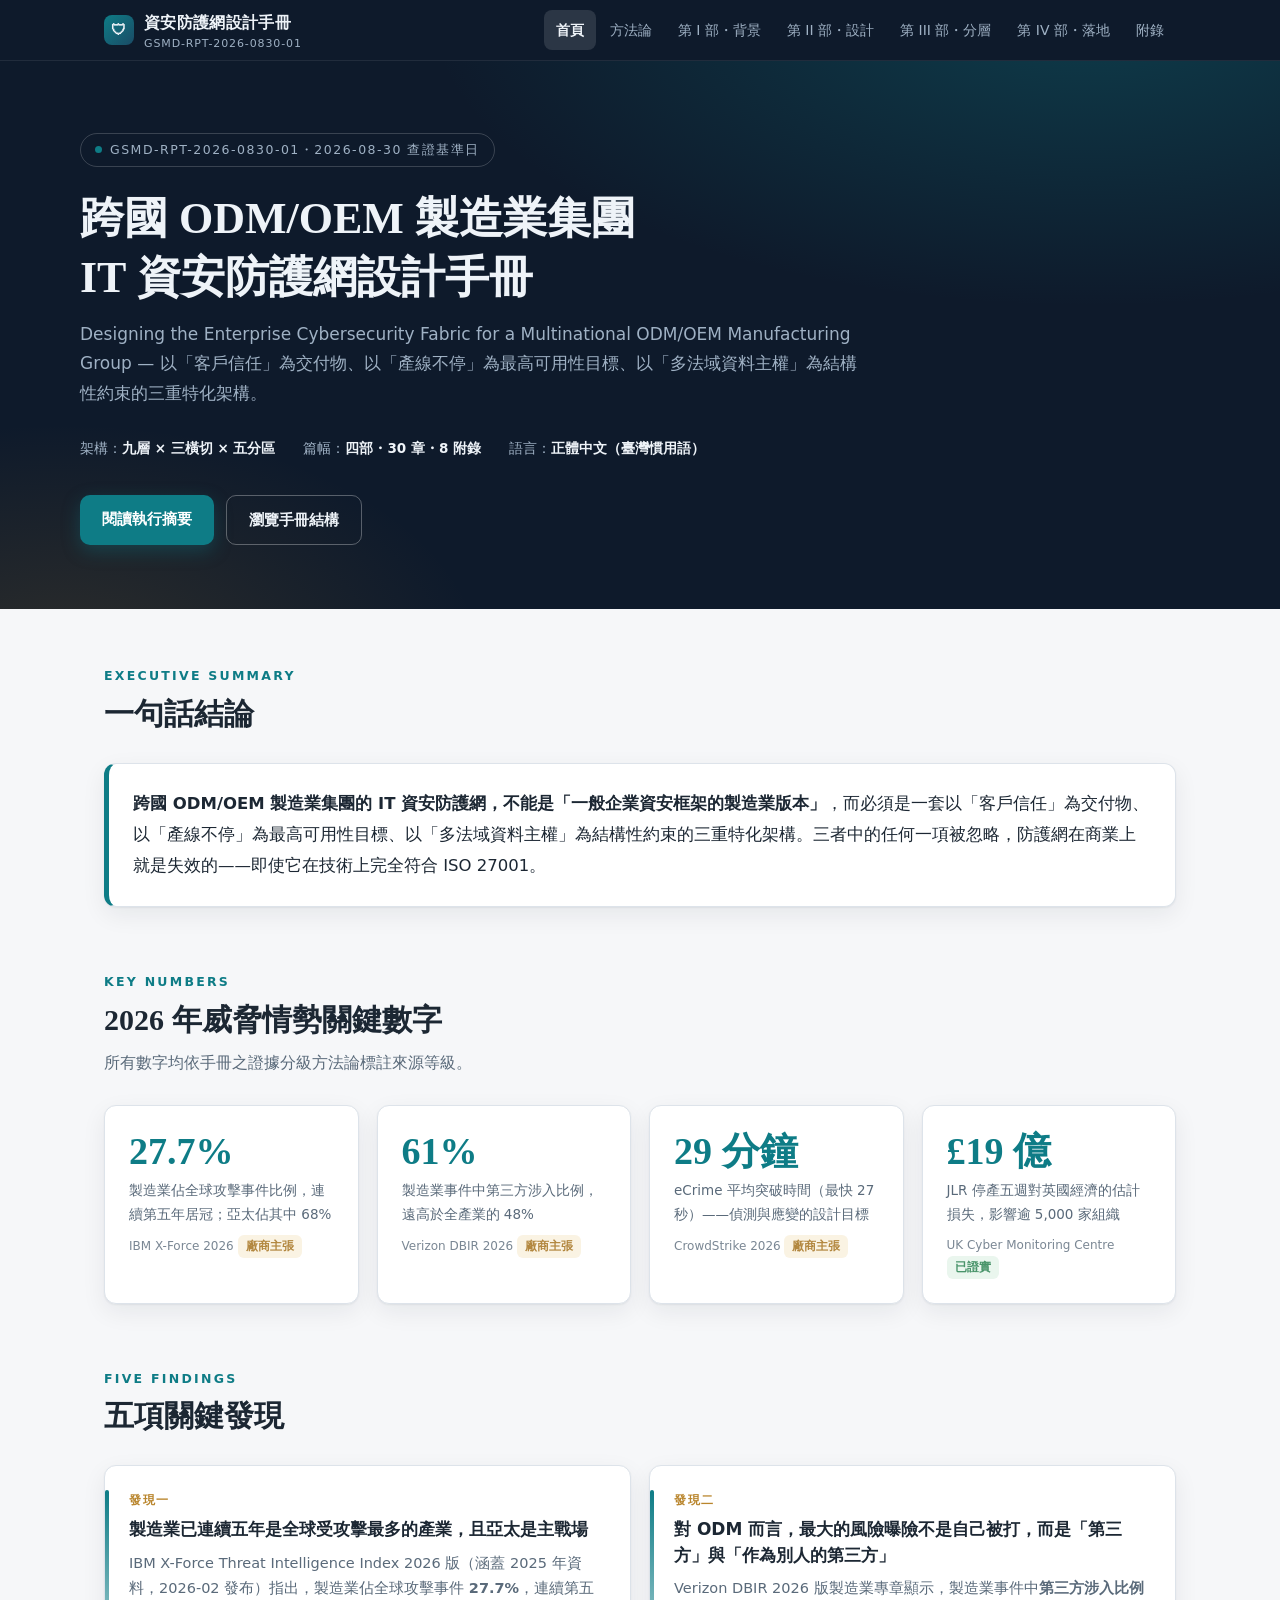
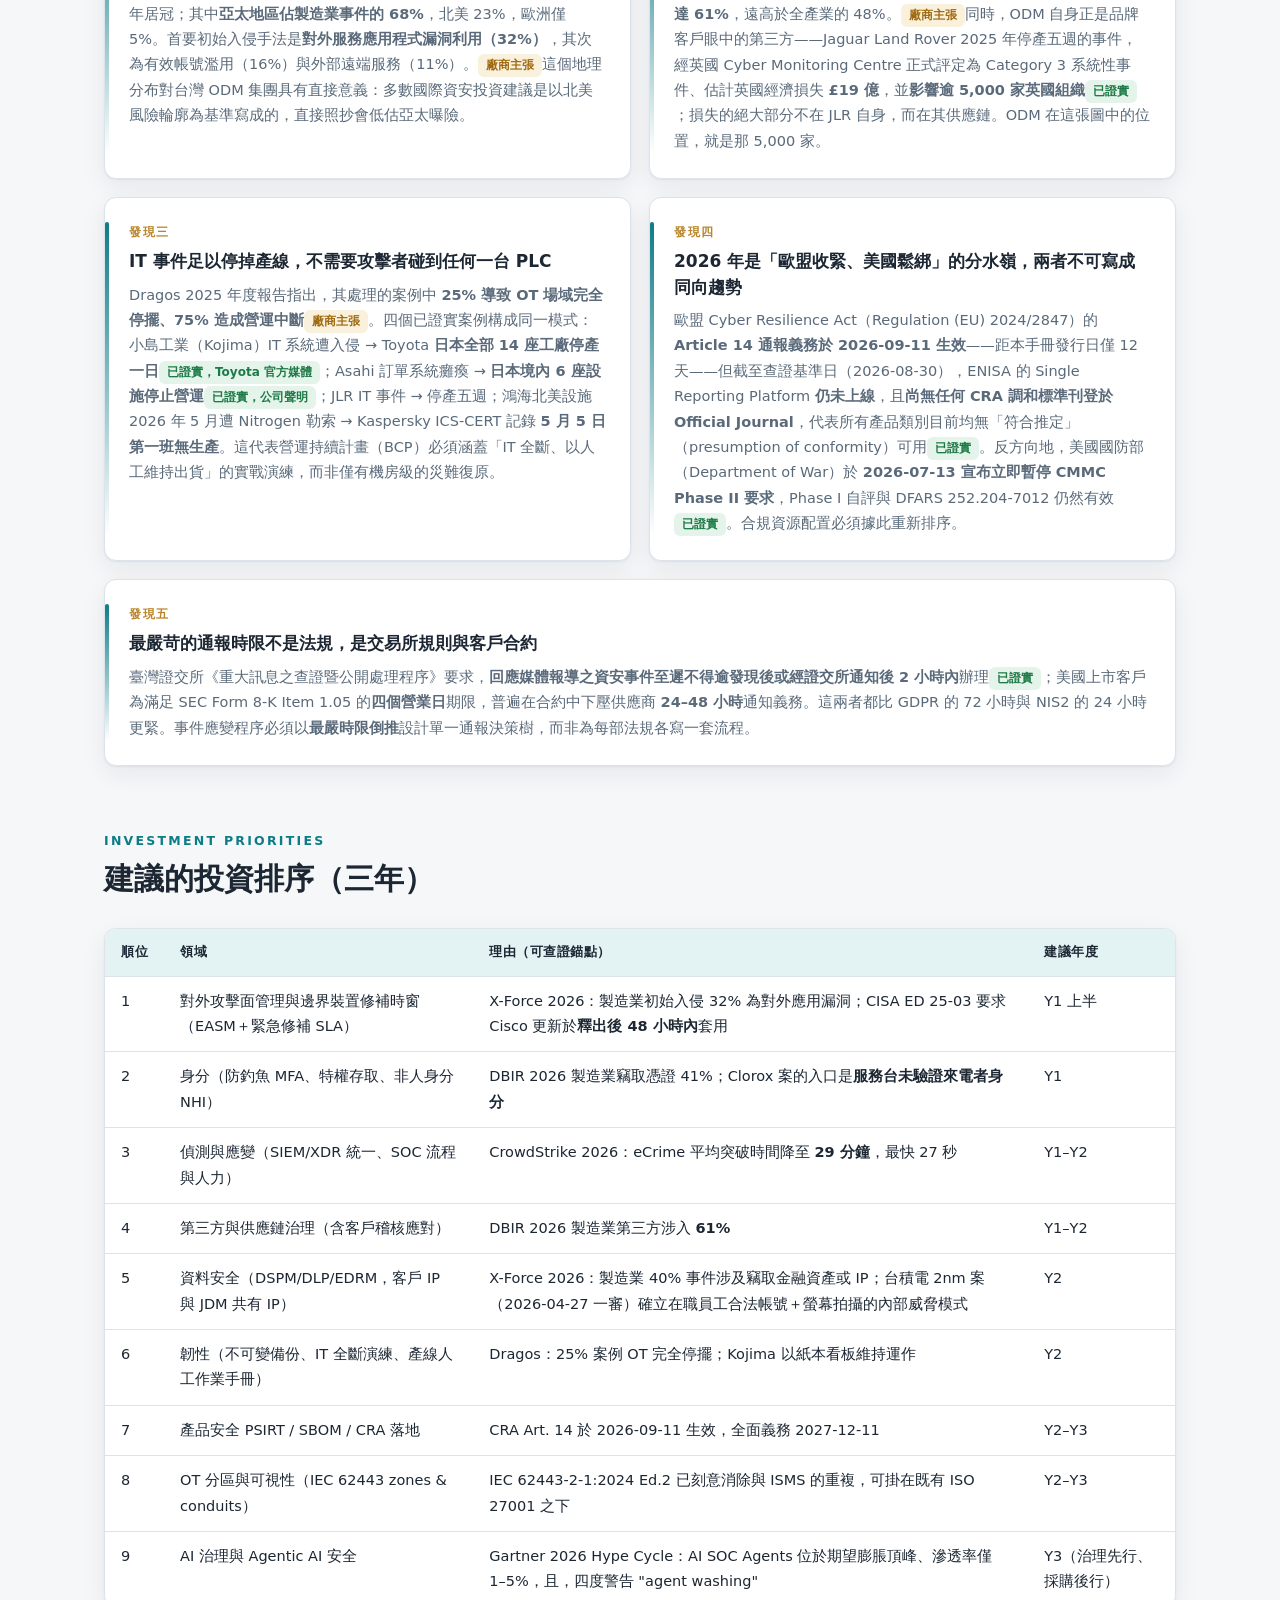
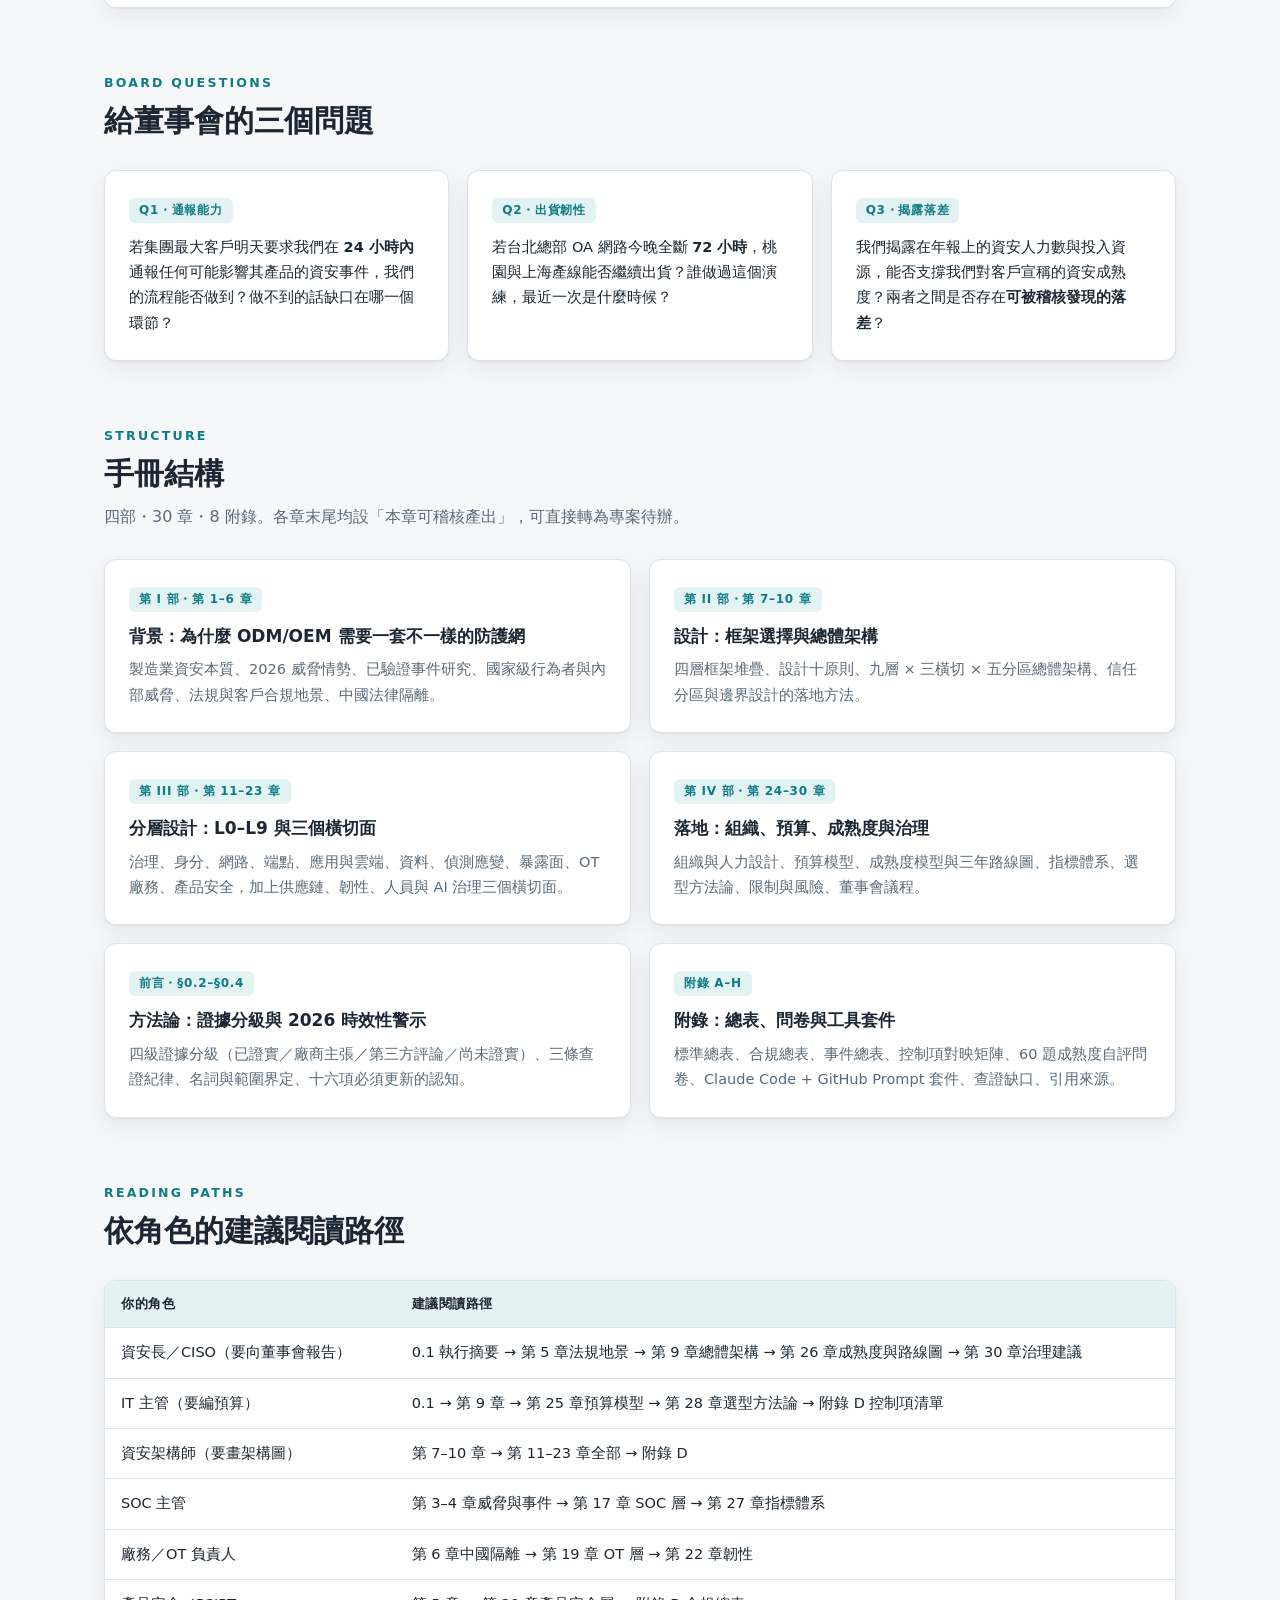
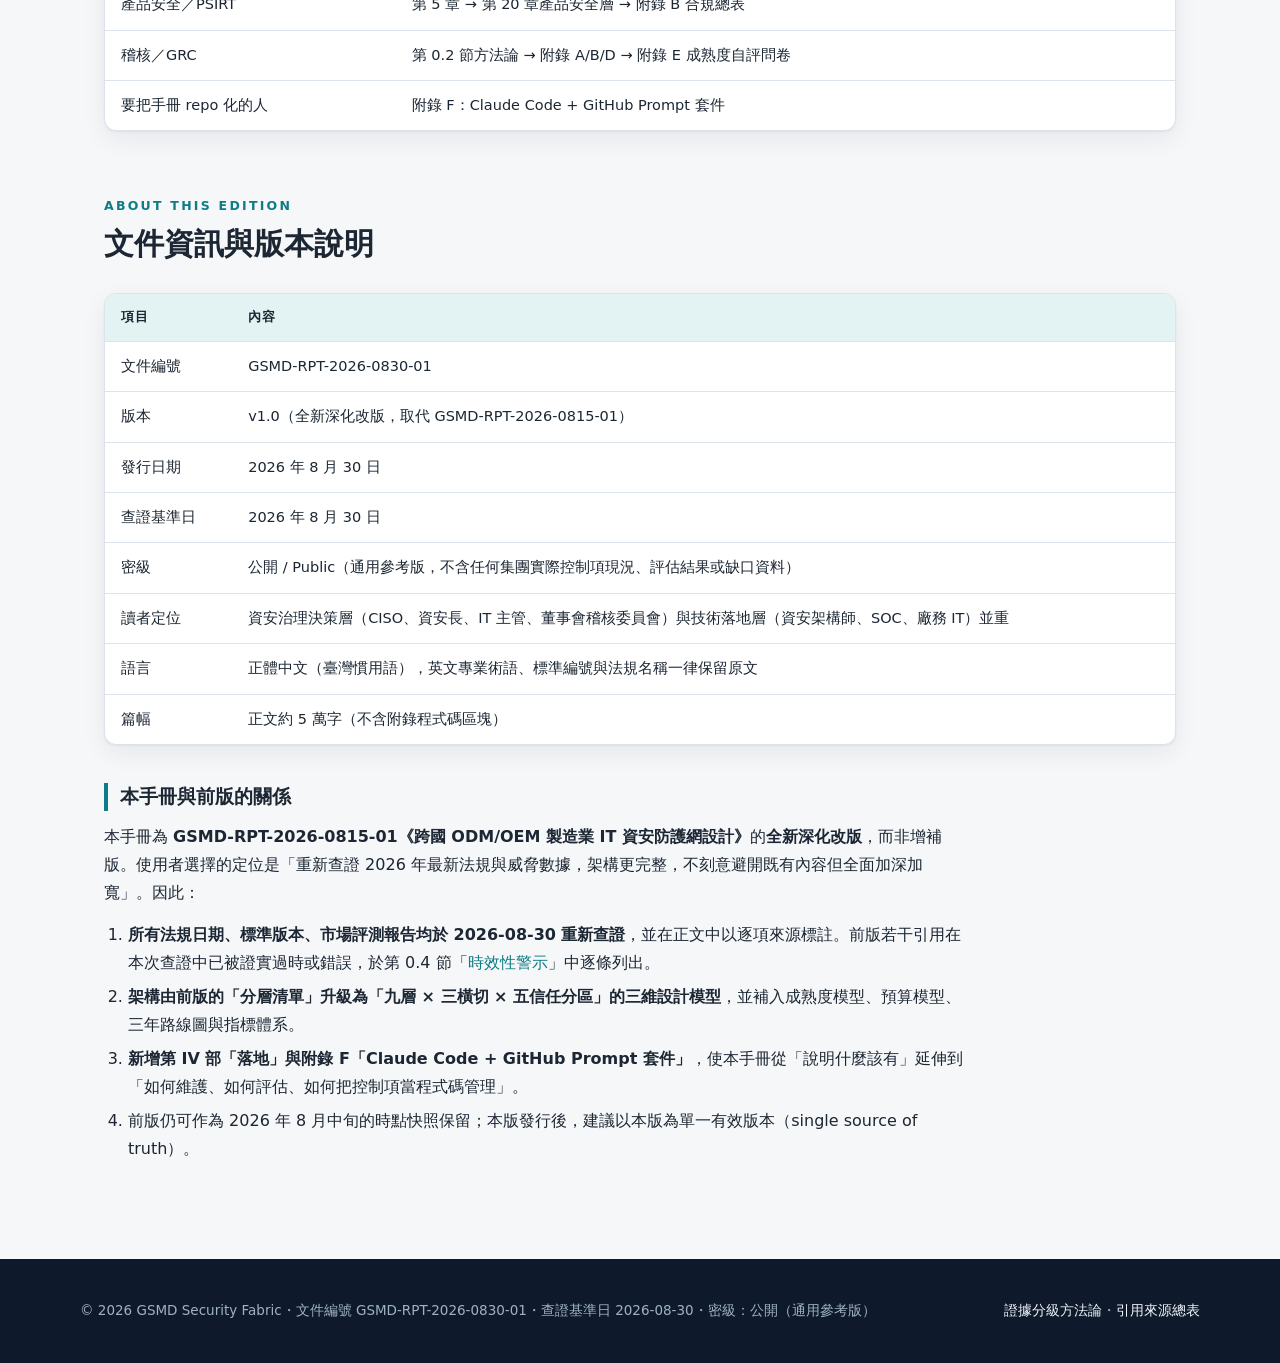
==== commit bdd5b7cf: "feat: 複製按鈕、無障礙、列印樣式、favicon／404 頁、CSP 與站台自動檢查 依全站審視報告第 10–14 項：  - 附錄 F 等 17 個程式碼區塊加上「複製」按鈕 - 無障礙：跳至" ====
--- a/index.html
+++ b/index.html
@@ -4,14 +4,17 @@
 <meta charset="UTF-8">
 <meta name="viewport" content="width=device-width, initial-scale=1">
 <meta name="robots" content="noindex, nofollow">
+<meta http-equiv="Content-Security-Policy" content="default-src 'self'; script-src 'self'; style-src 'self' https://fonts.googleapis.com; font-src https://fonts.gstatic.com; img-src 'self' data:; base-uri 'self'; form-action 'none'; object-src 'none'">
 <title>資安防護網設計手冊 | GSMD-RPT-2026-0830-01</title>
 <meta name="description" content="跨國 ODM/OEM 製造業集團 IT 資安防護網設計手冊 — 以客戶信任為交付物、產線不停為最高可用性目標、多法域資料主權為結構性約束。">
 <link rel="preconnect" href="https://fonts.googleapis.com">
 <link rel="preconnect" href="https://fonts.gstatic.com" crossorigin>
 <link href="https://fonts.googleapis.com/css2?family=Noto+Sans+TC:wght@400;500;600;700&family=Noto+Serif+TC:wght@600;700&display=swap" rel="stylesheet">
+<link rel="icon" href="assets/favicon.svg" type="image/svg+xml">
 <link rel="stylesheet" href="assets/css/main.css">
 </head>
 <body>
+<a class="skip-link" href="#main">跳到主要內容</a>
 
 <header class="site-header">
   <div class="nav-wrap">
@@ -19,8 +22,8 @@
       <span class="mark">🛡</span>
       <span>資安防護網設計手冊<small>GSMD-RPT-2026-0830-01</small></span>
     </a>
-    <button class="nav-toggle" aria-expanded="false" aria-label="開啟選單">選單 ☰</button>
-    <nav class="site-nav">
+    <button class="nav-toggle" type="button" aria-expanded="false" aria-controls="site-nav" aria-label="開啟選單">選單 ☰</button>
+    <nav class="site-nav" id="site-nav" aria-label="主要導覽">
       <a href="index.html">首頁</a>
       <a href="methodology.html">方法論</a>
       <a href="part-1.html">第 I 部・背景</a>
@@ -49,7 +52,7 @@
   </div>
 </section>
 
-<main class="container">
+<main class="container" id="main" tabindex="-1">
 
   <!-- 一句話結論 -->
   <section class="section" id="summary">
@@ -137,7 +140,7 @@
     <div class="table-wrap">
       <table>
         <thead>
-          <tr><th>順位</th><th>領域</th><th>理由（可查證錨點）</th><th>建議年度</th></tr>
+          <tr><th scope="col">順位</th><th scope="col">領域</th><th scope="col">理由（可查證錨點）</th><th scope="col">建議年度</th></tr>
         </thead>
         <tbody>
           <tr><td>1</td><td>對外攻擊面管理與邊界裝置修補時窗（EASM＋緊急修補 SLA）</td><td>X-Force 2026：製造業初始入侵 32% 為對外應用漏洞；CISA ED 25-03 要求 Cisco 更新於<strong>釋出後 48 小時內</strong>套用</td><td>Y1 上半</td></tr>
@@ -225,7 +228,7 @@
     </div>
     <div class="table-wrap">
       <table>
-        <thead><tr><th>你的角色</th><th>建議閱讀路徑</th></tr></thead>
+        <thead><tr><th scope="col">你的角色</th><th scope="col">建議閱讀路徑</th></tr></thead>
         <tbody>
           <tr><td>資安長／CISO（要向董事會報告）</td><td>0.1 執行摘要 → 第 5 章法規地景 → 第 9 章總體架構 → 第 26 章成熟度與路線圖 → 第 30 章治理建議</td></tr>
           <tr><td>IT 主管（要編預算）</td><td>0.1 → 第 9 章 → 第 25 章預算模型 → 第 28 章選型方法論 → 附錄 D 控制項清單</td></tr>
@@ -248,7 +251,7 @@
     </div>
     <div class="table-wrap">
       <table>
-        <thead><tr><th>項目</th><th>內容</th></tr></thead>
+        <thead><tr><th scope="col">項目</th><th scope="col">內容</th></tr></thead>
         <tbody>
           <tr><td>文件編號</td><td>GSMD-RPT-2026-0830-01</td></tr>
           <tr><td>版本</td><td>v1.0（全新深化改版，取代 GSMD-RPT-2026-0815-01）</td></tr>
--- a/assets/css/main.css
+++ b/assets/css/main.css
@@ -547,3 +547,59 @@
 .pager a:hover { text-decoration: none; border-color: var(--accent); }
 .pager a small { display: block; color: var(--text-dim); font-size: 12px; margin-bottom: 4px; }
 .pager a.next { text-align: right; }
+
+/* ---------- 無障礙：跳至主要內容、鍵盤焦點 ---------- */
+.skip-link {
+  position: absolute;
+  left: 12px;
+  top: -48px;
+  z-index: 100;
+  background: var(--accent);
+  color: #fff;
+  padding: 8px 14px;
+  border-radius: 8px;
+  font-weight: 600;
+}
+.skip-link:focus { top: 12px; text-decoration: none; }
+main:focus { outline: none; }
+
+:focus-visible { outline: 3px solid var(--accent); outline-offset: 2px; border-radius: 4px; }
+.site-header :focus-visible { outline-color: #7fd3da; }
+
+/* ---------- 程式碼區塊複製按鈕 ---------- */
+.code-wrap { position: relative; }
+.copy-btn {
+  position: absolute;
+  top: 8px;
+  right: 8px;
+  background: rgba(255, 255, 255, .1);
+  color: var(--hero-text);
+  border: 1px solid rgba(255, 255, 255, .25);
+  border-radius: 6px;
+  padding: 3px 10px;
+  font-size: 12px;
+  font-family: var(--font-sans);
+  cursor: pointer;
+}
+.copy-btn:hover { background: rgba(255, 255, 255, .2); }
+
+/* ---------- 列印（董事會／稽核紙本、存 PDF） ---------- */
+@media print {
+  :root { --paper: #fff; --card: #fff; --text: #000; --text-dim: #333; --line: #bbb; }
+  body { font-size: 11pt; line-height: 1.6; background: #fff; color: #000; }
+  .site-header, .skip-link, .hero-cta, .toc, .to-top, .pager, .copy-btn { display: none !important; }
+  .hero, .page-hero { background: none; color: #000; padding: 0 0 12pt; }
+  .hero *, .page-hero * { color: #000 !important; }
+  .container { max-width: none; padding: 0; }
+  .section { break-before: auto; }
+  .chapter-head, h2, h3, h4 { break-after: avoid; }
+  .card, .notice, .deliverables, tr, .ascii { break-inside: avoid; box-shadow: none; }
+  .table-wrap { overflow: visible; box-shadow: none; }
+  table { min-width: 0; font-size: 9.5pt; }
+  tbody tr:hover { background: none; }
+  .ascii { background: #f4f4f4; color: #000; white-space: pre-wrap; border: 1px solid #bbb; }
+  .ev { border: 1px solid currentColor; }
+  a { color: #000; text-decoration: underline; }
+  .site-footer { border-top: 1px solid #bbb; background: none; }
+  .site-footer, .site-footer a { color: #333 !important; }
+}
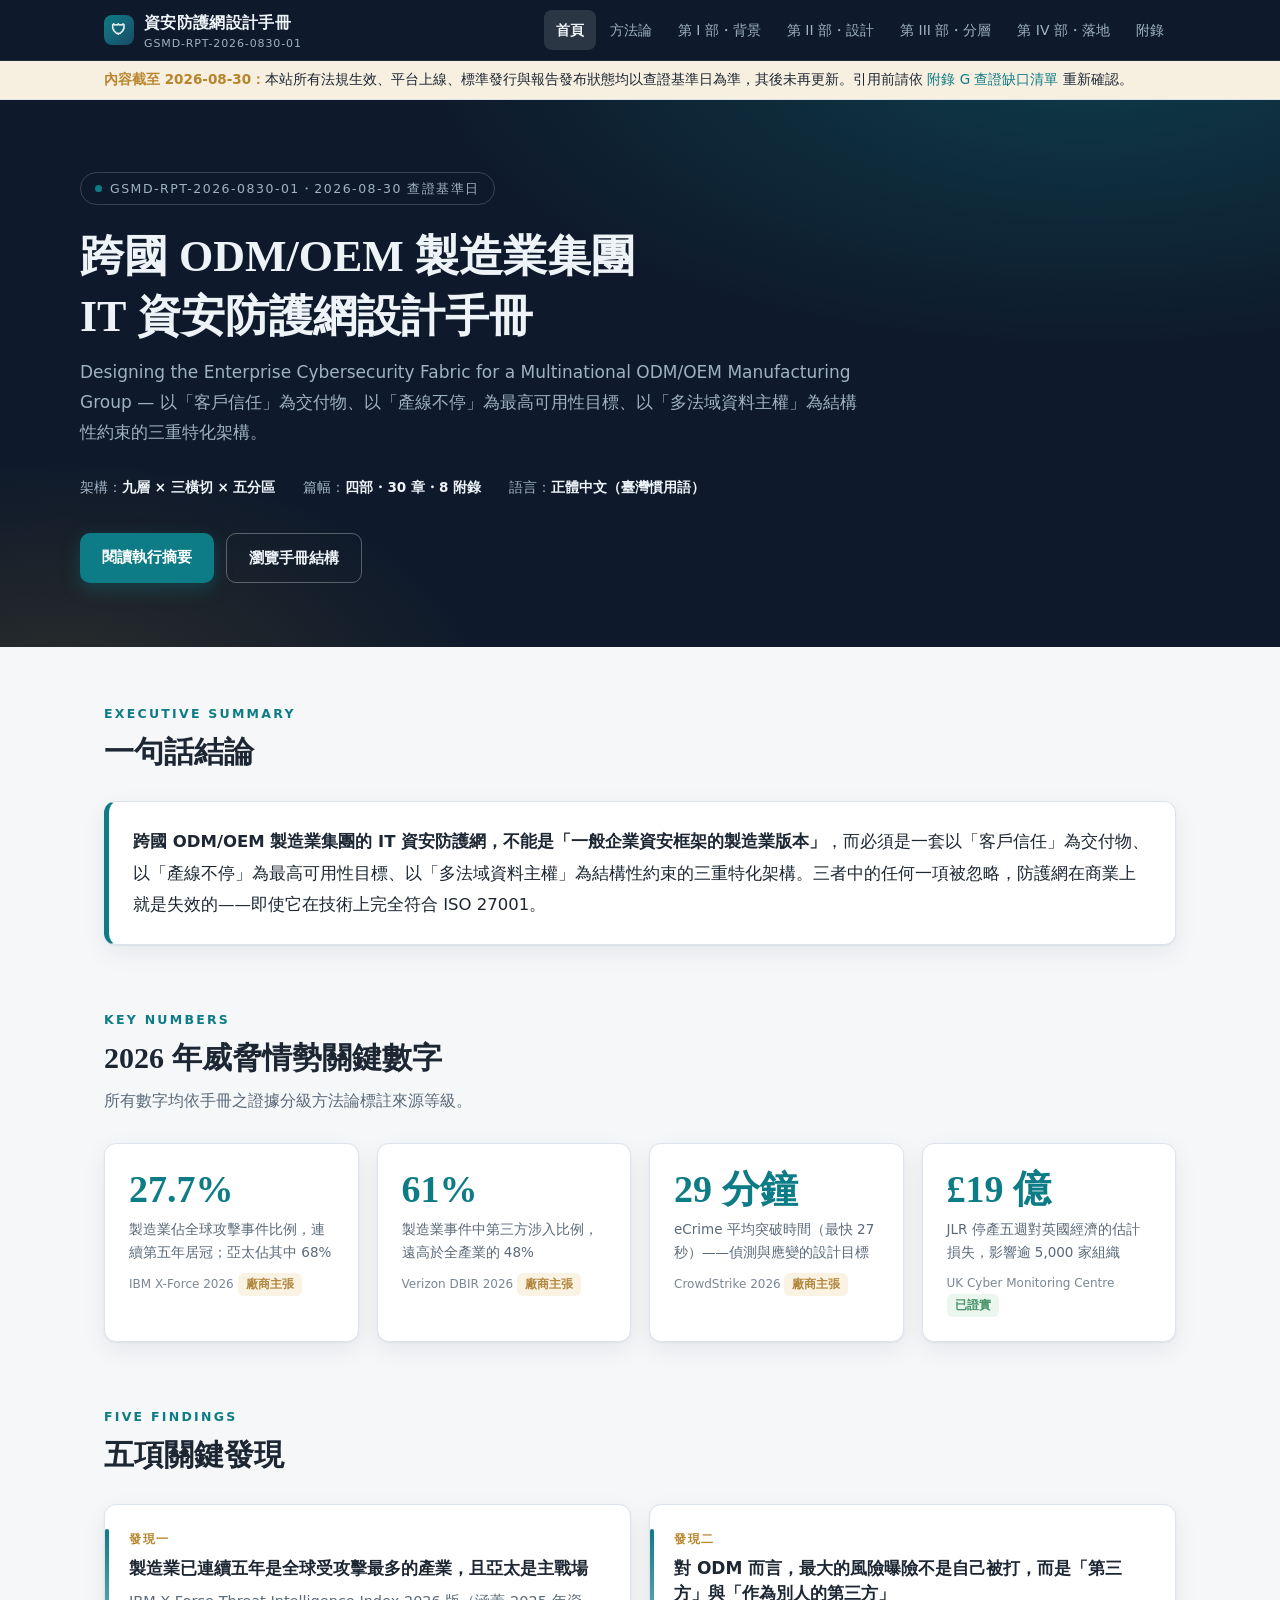
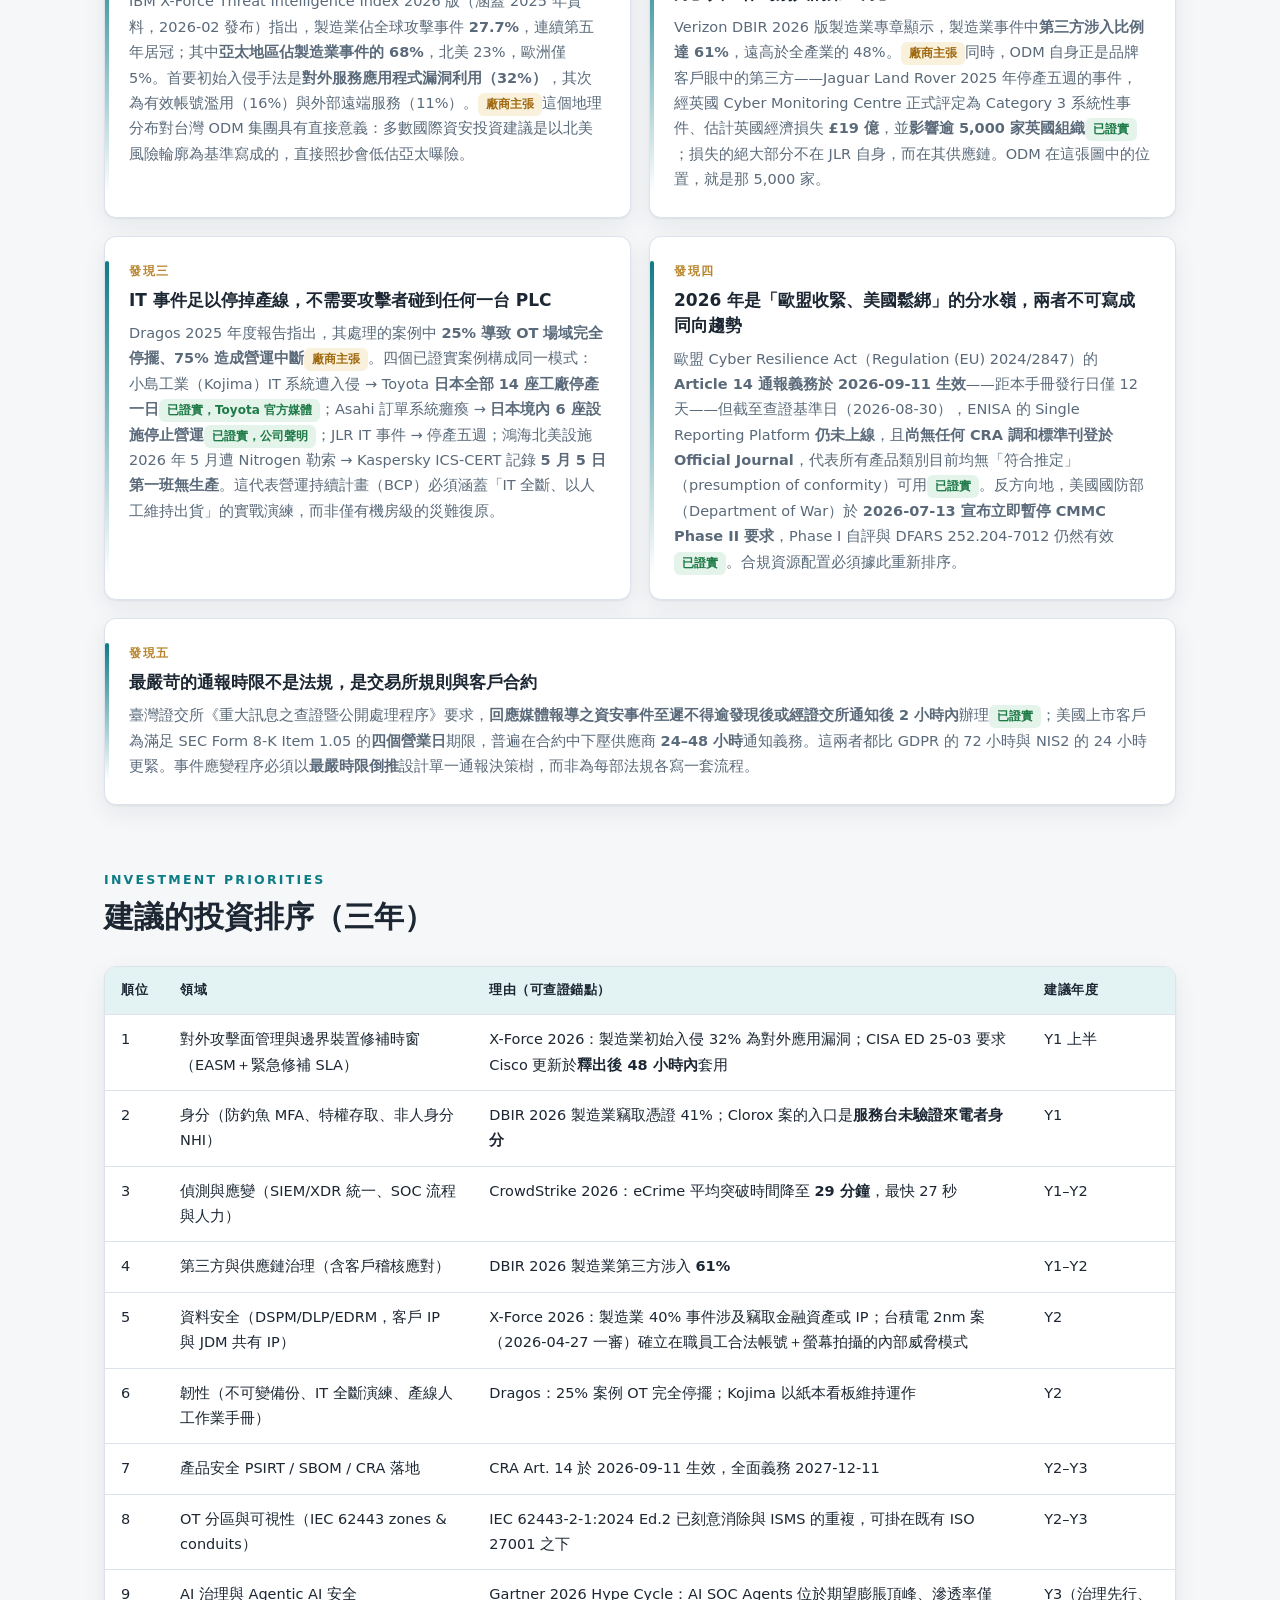
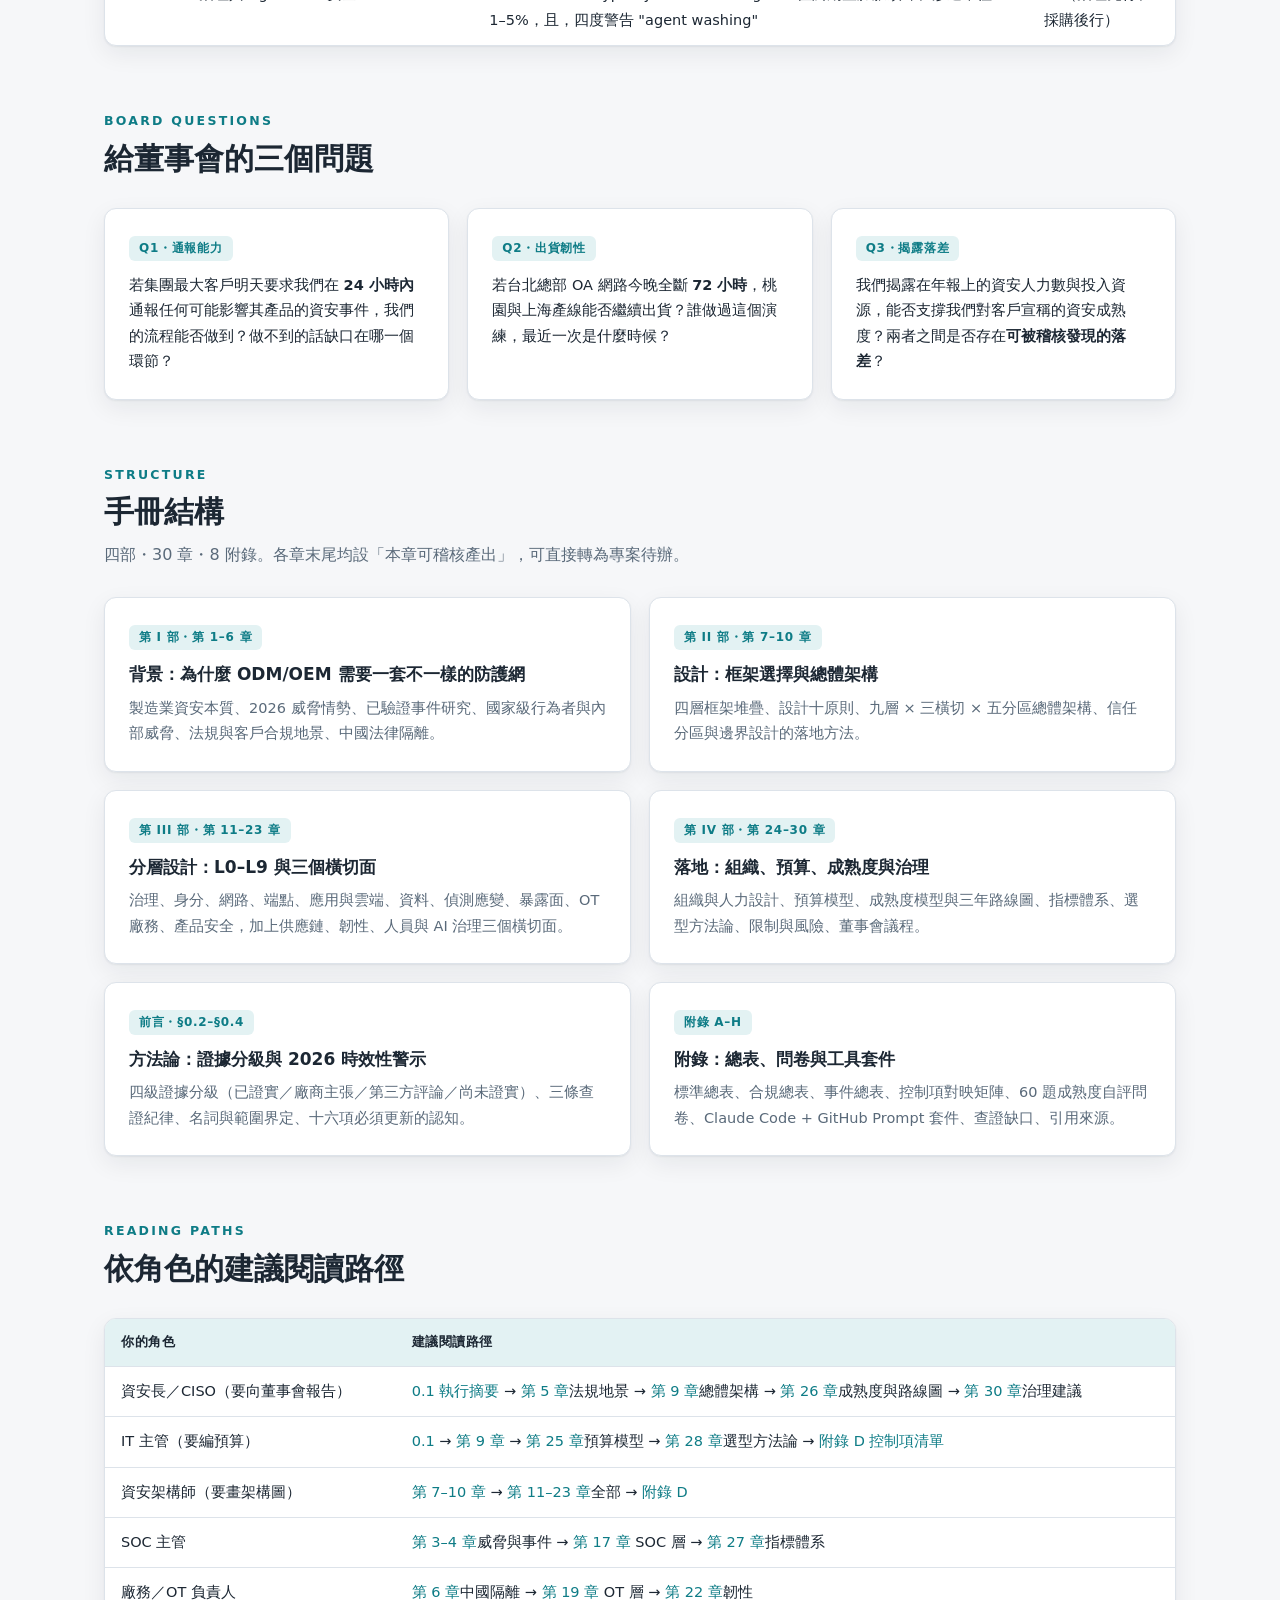
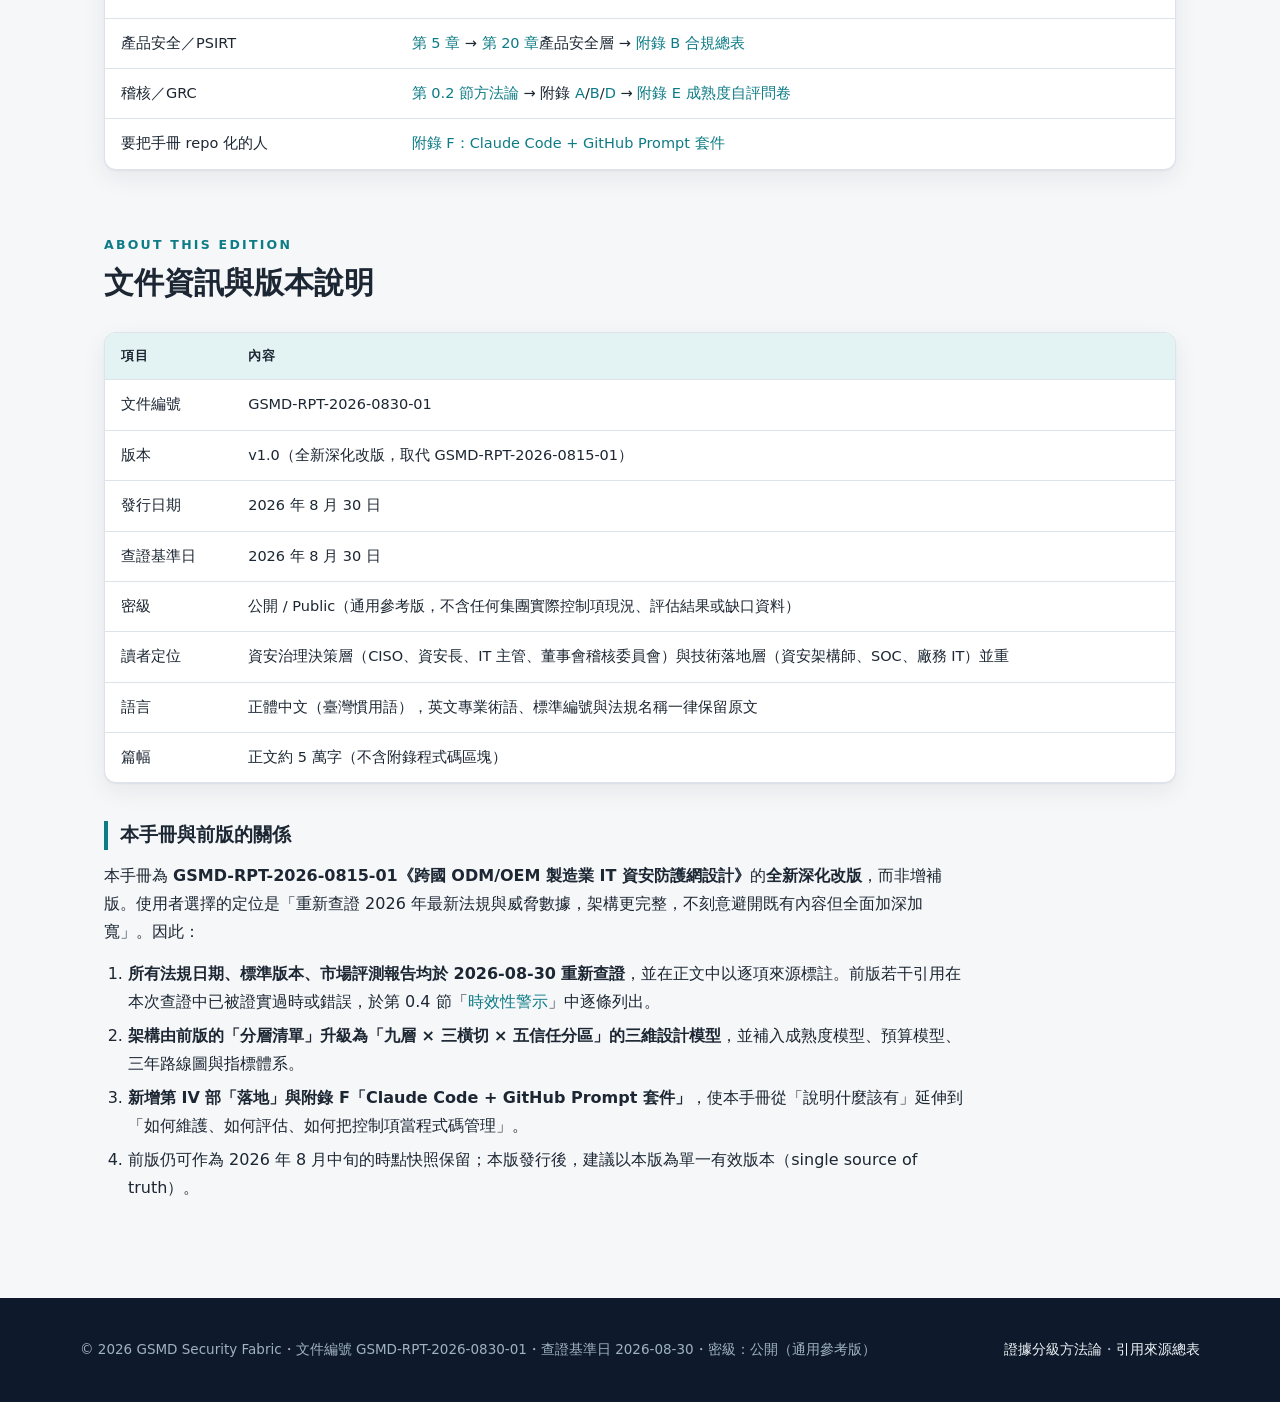
==== commit fb7cb44e: "fix: 查證基準日提示、章節交互連結、證據標籤一致性與站台檢查強化 - 各內文頁加上「內容截至 2026-08-30」提示，連到附錄 G 查證缺口清單 - 首頁閱讀路徑與內文「第 N 章」、附錄、§" ====
--- a/index.html
+++ b/index.html
@@ -35,6 +35,10 @@
   </div>
 </header>
 
+<div class="asof-banner" role="note">
+  <p><strong>內容截至 2026-08-30：</strong>本站所有法規生效、平台上線、標準發行與報告發布狀態均以查證基準日為準，其後未再更新。引用前請依 <a href="appendix.html#appendix-g">附錄 G 查證缺口清單</a> 重新確認。</p>
+</div>
+
 <section class="hero">
   <div class="hero-inner">
     <span class="doc-badge"><span class="dot"></span>GSMD-RPT-2026-0830-01・2026-08-30 查證基準日</span>
@@ -230,14 +234,14 @@
       <table>
         <thead><tr><th scope="col">你的角色</th><th scope="col">建議閱讀路徑</th></tr></thead>
         <tbody>
-          <tr><td>資安長／CISO（要向董事會報告）</td><td>0.1 執行摘要 → 第 5 章法規地景 → 第 9 章總體架構 → 第 26 章成熟度與路線圖 → 第 30 章治理建議</td></tr>
-          <tr><td>IT 主管（要編預算）</td><td>0.1 → 第 9 章 → 第 25 章預算模型 → 第 28 章選型方法論 → 附錄 D 控制項清單</td></tr>
-          <tr><td>資安架構師（要畫架構圖）</td><td>第 7–10 章 → 第 11–23 章全部 → 附錄 D</td></tr>
-          <tr><td>SOC 主管</td><td>第 3–4 章威脅與事件 → 第 17 章 SOC 層 → 第 27 章指標體系</td></tr>
-          <tr><td>廠務／OT 負責人</td><td>第 6 章中國隔離 → 第 19 章 OT 層 → 第 22 章韌性</td></tr>
-          <tr><td>產品安全／PSIRT</td><td>第 5 章 → 第 20 章產品安全層 → 附錄 B 合規總表</td></tr>
-          <tr><td>稽核／GRC</td><td>第 0.2 節方法論 → 附錄 A/B/D → 附錄 E 成熟度自評問卷</td></tr>
-          <tr><td>要把手冊 repo 化的人</td><td>附錄 F：Claude Code + GitHub Prompt 套件</td></tr>
+          <tr><td>資安長／CISO（要向董事會報告）</td><td><a href="#summary">0.1 執行摘要</a> → <a href="part-1.html#ch5">第 5 章</a>法規地景 → <a href="part-2.html#ch9">第 9 章</a>總體架構 → <a href="part-4.html#ch26">第 26 章</a>成熟度與路線圖 → <a href="part-4.html#ch30">第 30 章</a>治理建議</td></tr>
+          <tr><td>IT 主管（要編預算）</td><td><a href="#summary">0.1</a> → <a href="part-2.html#ch9">第 9 章</a> → <a href="part-4.html#ch25">第 25 章</a>預算模型 → <a href="part-4.html#ch28">第 28 章</a>選型方法論 → <a href="appendix.html#appendix-d">附錄 D 控制項清單</a></td></tr>
+          <tr><td>資安架構師（要畫架構圖）</td><td><a href="part-2.html#ch7">第 7–10 章</a> → <a href="part-3.html#ch11">第 11–23 章</a>全部 → <a href="appendix.html#appendix-d">附錄 D</a></td></tr>
+          <tr><td>SOC 主管</td><td><a href="part-1.html#ch3">第 3–4 章</a>威脅與事件 → <a href="part-3.html#ch17">第 17 章</a> SOC 層 → <a href="part-4.html#ch27">第 27 章</a>指標體系</td></tr>
+          <tr><td>廠務／OT 負責人</td><td><a href="part-1.html#ch6">第 6 章</a>中國隔離 → <a href="part-3.html#ch19">第 19 章</a> OT 層 → <a href="part-3.html#ch22">第 22 章</a>韌性</td></tr>
+          <tr><td>產品安全／PSIRT</td><td><a href="part-1.html#ch5">第 5 章</a> → <a href="part-3.html#ch20">第 20 章</a>產品安全層 → <a href="appendix.html#appendix-b">附錄 B 合規總表</a></td></tr>
+          <tr><td>稽核／GRC</td><td><a href="methodology.html#s0-2">第 0.2 節方法論</a> → 附錄 <a href="appendix.html#appendix-a">A</a>/<a href="appendix.html#appendix-b">B</a>/<a href="appendix.html#appendix-d">D</a> → <a href="appendix.html#appendix-e">附錄 E 成熟度自評問卷</a></td></tr>
+          <tr><td>要把手冊 repo 化的人</td><td><a href="appendix.html#appendix-f">附錄 F：Claude Code + GitHub Prompt 套件</a></td></tr>
         </tbody>
       </table>
     </div>
--- a/assets/css/main.css
+++ b/assets/css/main.css
@@ -62,6 +62,7 @@
 * { box-sizing: border-box; }
 
 html { scroll-behavior: smooth; }
+@media (prefers-reduced-motion: reduce) { html { scroll-behavior: auto; } }
 
 body {
   margin: 0;
@@ -163,6 +164,16 @@
   }
   .site-nav.open { display: flex; }
 }
+
+/* ---------- 查證基準日提示（全站） ---------- */
+.asof-banner {
+  background: var(--gold-soft);
+  border-bottom: 1px solid var(--line);
+  font-size: 13.5px;
+  line-height: 1.6;
+}
+.asof-banner p { max-width: 1120px; margin: 0 auto; padding: 8px 24px; }
+.asof-banner strong { color: var(--gold); }
 
 /* ---------- Hero ---------- */
 .hero {
@@ -585,7 +596,15 @@
 
 /* ---------- 列印（董事會／稽核紙本、存 PDF） ---------- */
 @media print {
-  :root { --paper: #fff; --card: #fff; --text: #000; --text-dim: #333; --line: #bbb; }
+  /* 深色模式下列印也一律用淺色配色 */
+  :root {
+    --paper: #fff; --card: #fff; --text: #000; --text-dim: #333; --line: #bbb;
+    --accent: #0e7c86; --accent-soft: #e3f2f3; --gold: #b9852c; --gold-soft: #f7efe0;
+    --ev-verified: #1d7a46; --ev-verified-bg: #e5f4ea;
+    --ev-vendor: #a06a10; --ev-vendor-bg: #faf1dd;
+    --ev-third: #2a5fa8; --ev-third-bg: #e7eefa;
+    --ev-unverified: #b03a3a; --ev-unverified-bg: #fae8e8;
+  }
   body { font-size: 11pt; line-height: 1.6; background: #fff; color: #000; }
   .site-header, .skip-link, .hero-cta, .toc, .to-top, .pager, .copy-btn { display: none !important; }
   .hero, .page-hero { background: none; color: #000; padding: 0 0 12pt; }
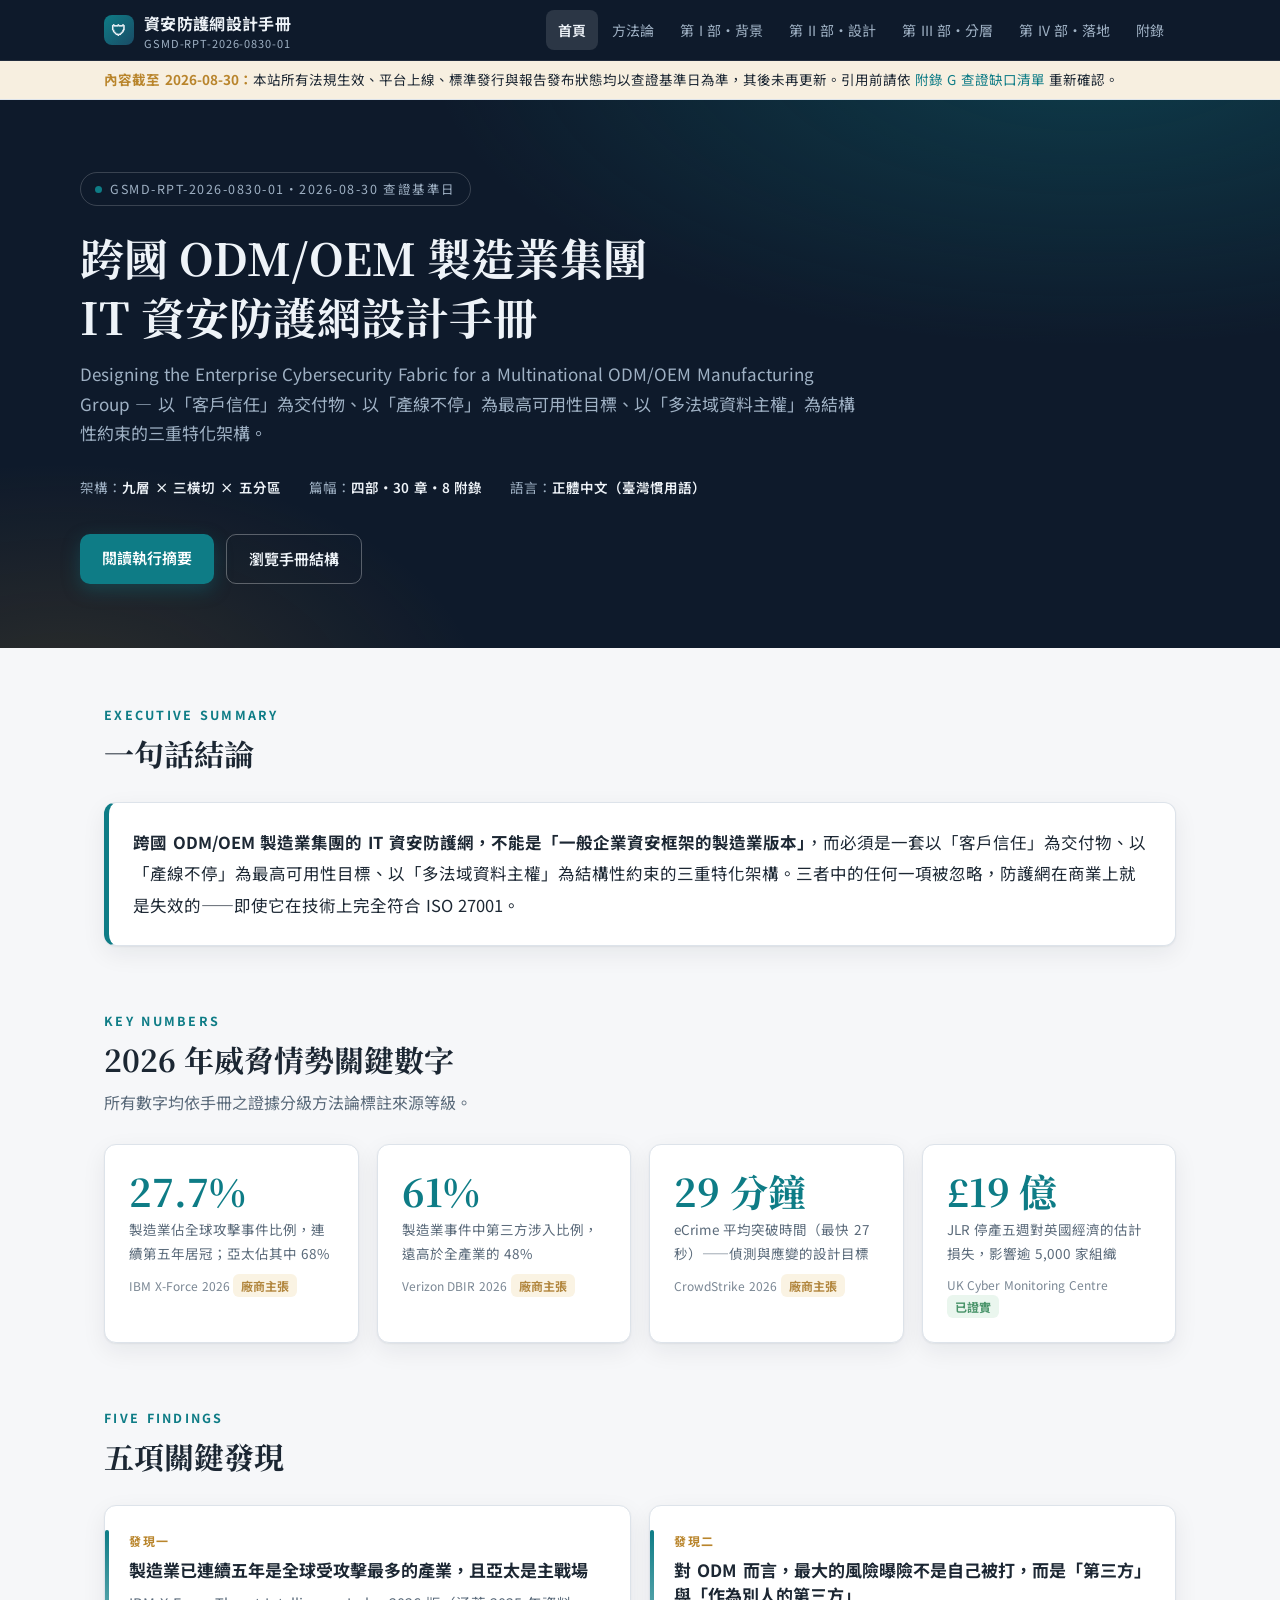
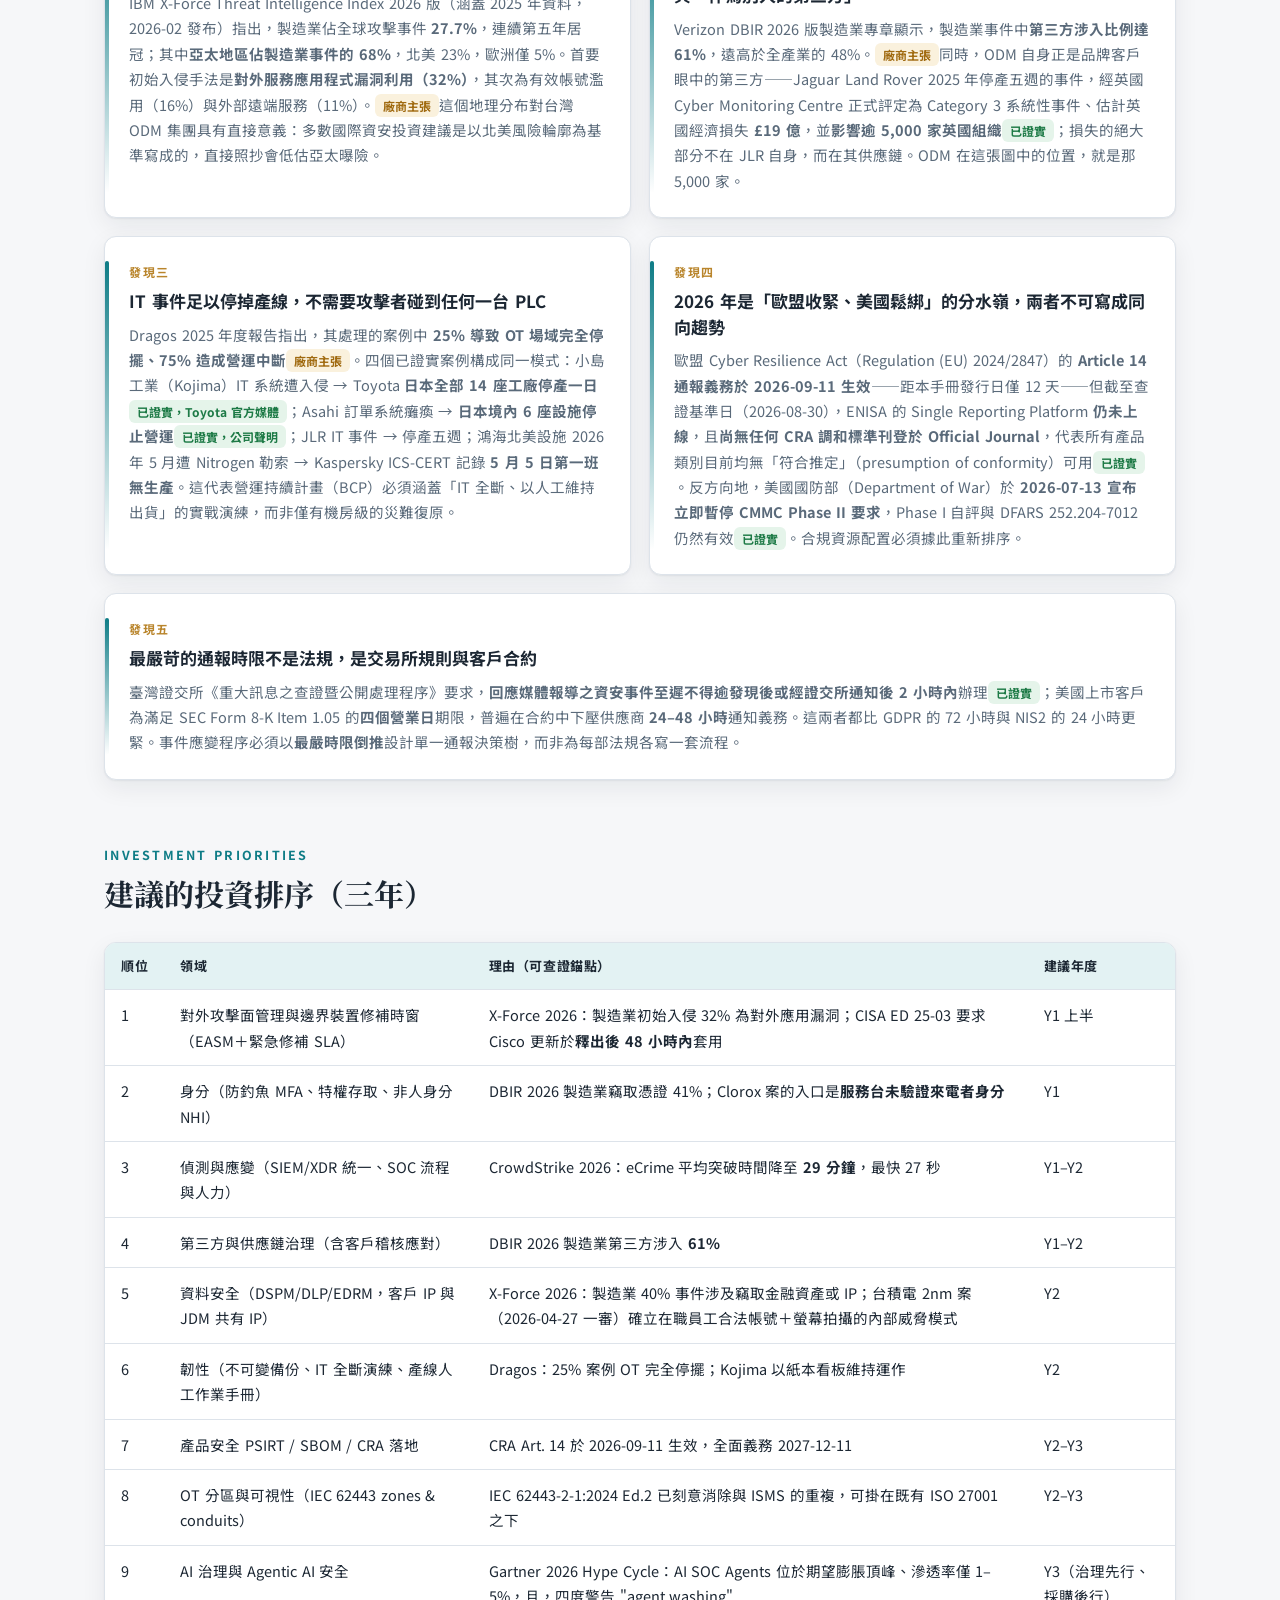
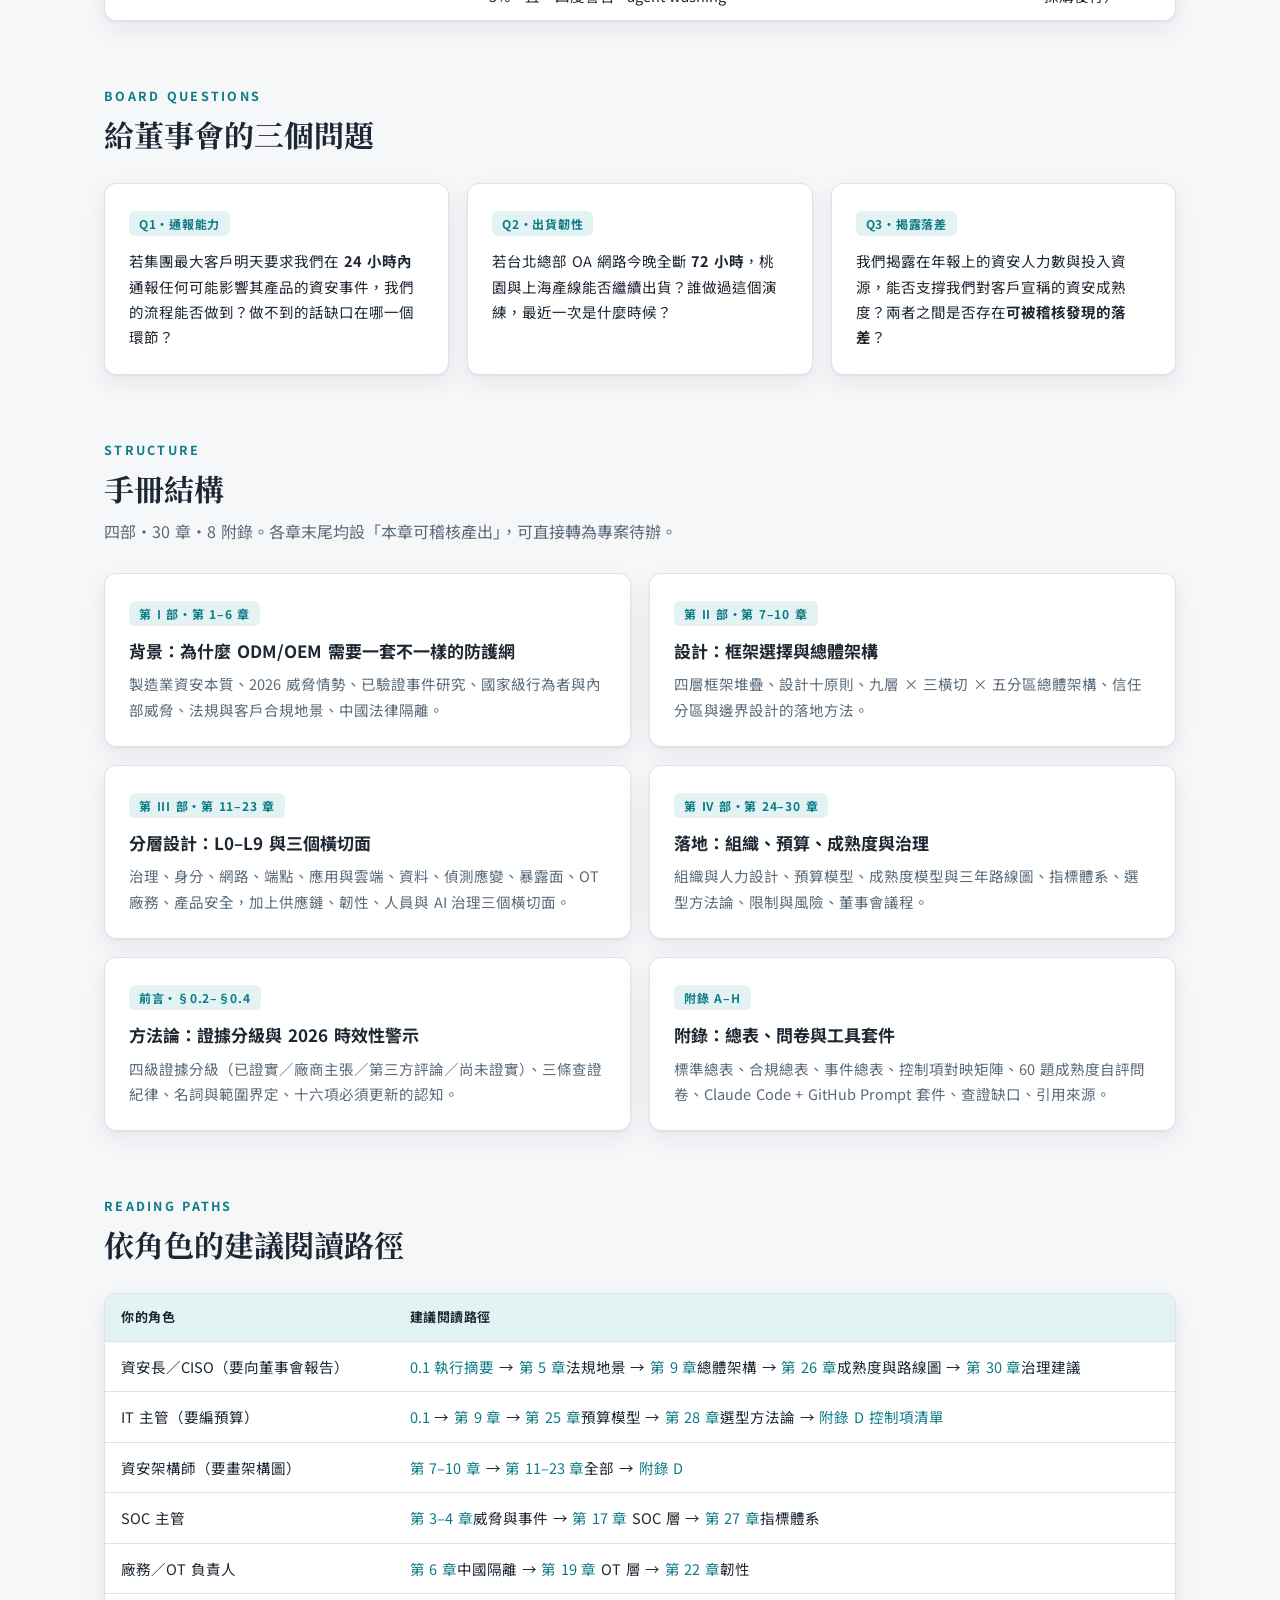
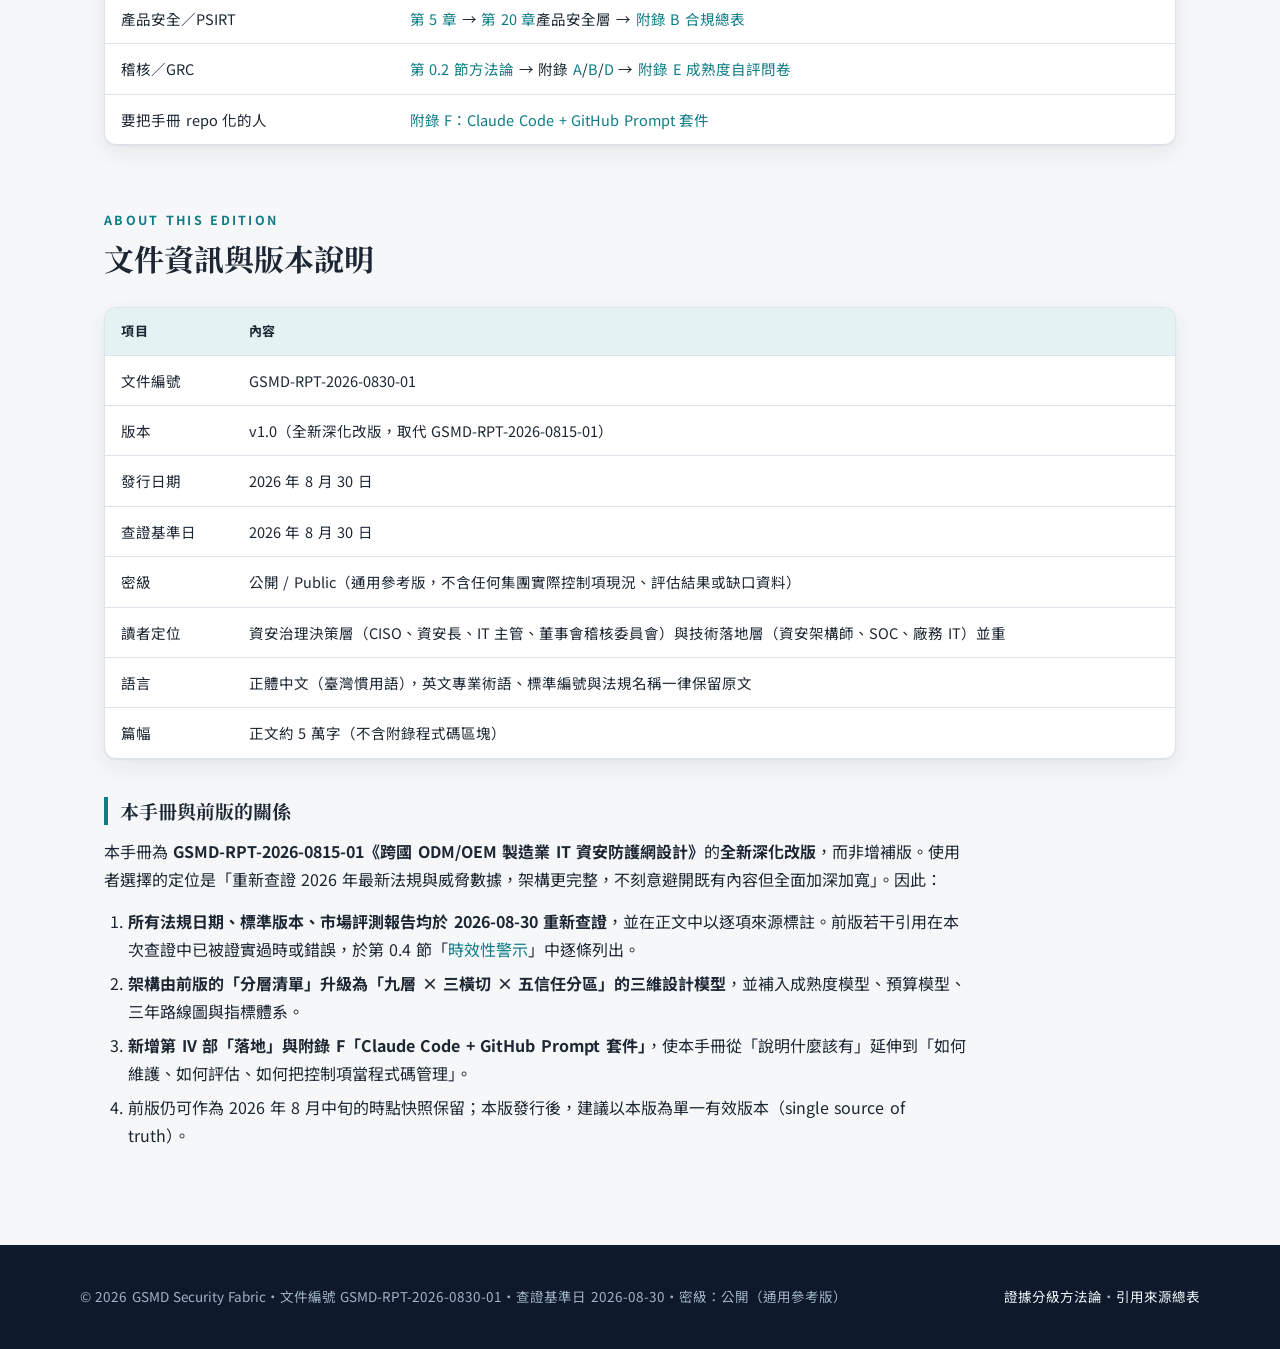
==== commit 262804d9: "feat: 字型改由本站提供（子集化 Noto TC），移除 Google Fonts 並收緊 CSP - Noto Sans TC（400–700）／Noto Serif TC（600–700）可變" ====
--- a/index.html
+++ b/index.html
@@ -4,12 +4,9 @@
 <meta charset="UTF-8">
 <meta name="viewport" content="width=device-width, initial-scale=1">
 <meta name="robots" content="noindex, nofollow">
-<meta http-equiv="Content-Security-Policy" content="default-src 'self'; script-src 'self'; style-src 'self' https://fonts.googleapis.com; font-src https://fonts.gstatic.com; img-src 'self' data:; base-uri 'self'; form-action 'none'; object-src 'none'">
+<meta http-equiv="Content-Security-Policy" content="default-src 'self'; script-src 'self'; style-src 'self'; font-src 'self'; img-src 'self' data:; base-uri 'self'; form-action 'none'; object-src 'none'">
 <title>資安防護網設計手冊 | GSMD-RPT-2026-0830-01</title>
 <meta name="description" content="跨國 ODM/OEM 製造業集團 IT 資安防護網設計手冊 — 以客戶信任為交付物、產線不停為最高可用性目標、多法域資料主權為結構性約束。">
-<link rel="preconnect" href="https://fonts.googleapis.com">
-<link rel="preconnect" href="https://fonts.gstatic.com" crossorigin>
-<link href="https://fonts.googleapis.com/css2?family=Noto+Sans+TC:wght@400;500;600;700&family=Noto+Serif+TC:wght@600;700&display=swap" rel="stylesheet">
 <link rel="icon" href="assets/favicon.svg" type="image/svg+xml">
 <link rel="stylesheet" href="assets/css/main.css">
 </head>
--- a/assets/css/main.css
+++ b/assets/css/main.css
@@ -2,6 +2,20 @@
    GSMD-RPT-2026-0830-01 — 資安防護網設計手冊網站
    純靜態樣式，無建置流程。
    ============================================================ */
+
+/* 字型由本站提供（子集化，見 .github/scripts/build_fonts.py；授權 assets/fonts/OFL.txt） */
+@font-face {
+  font-family: "Noto Sans TC";
+  src: url("../fonts/noto-sans-tc.woff2") format("woff2");
+  font-weight: 400 700;
+  font-display: swap;
+}
+@font-face {
+  font-family: "Noto Serif TC";
+  src: url("../fonts/noto-serif-tc.woff2") format("woff2");
+  font-weight: 600 700;
+  font-display: swap;
+}
 
 :root {
   --ink: #0e1a2b;
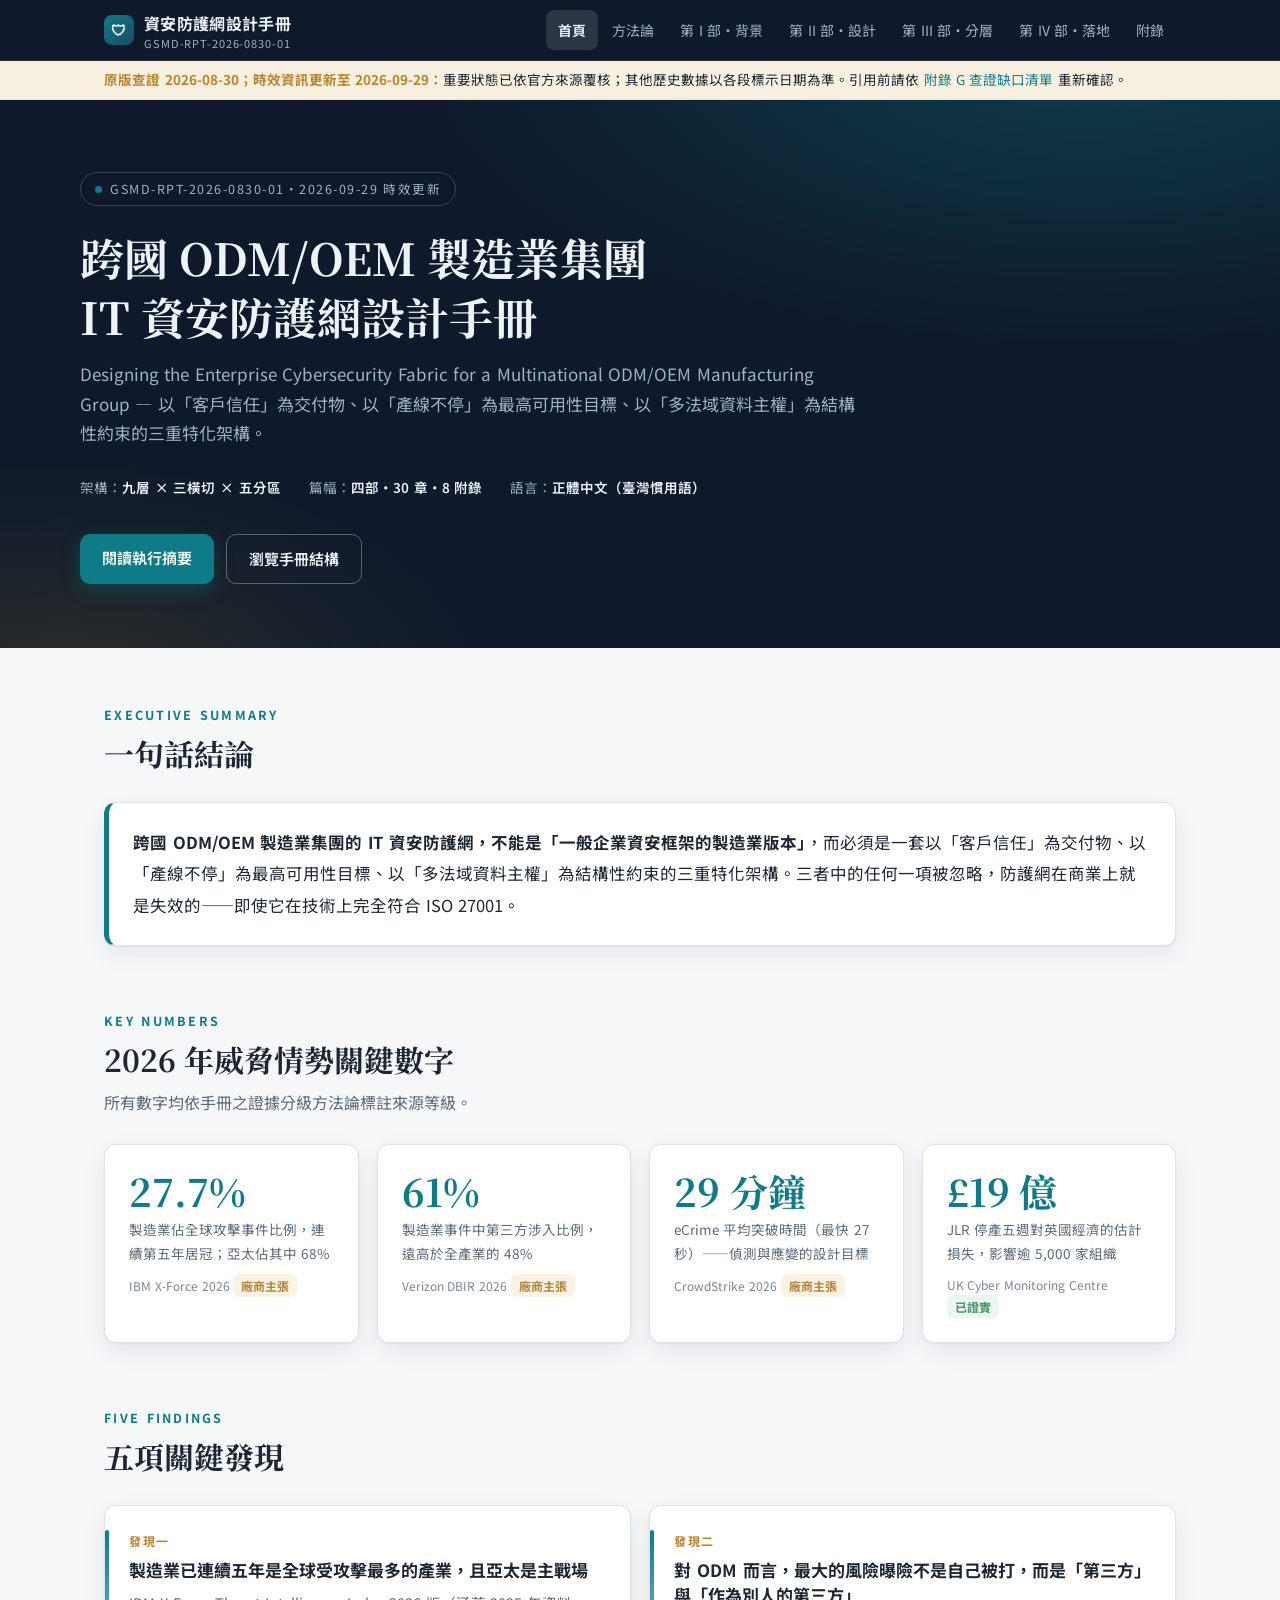
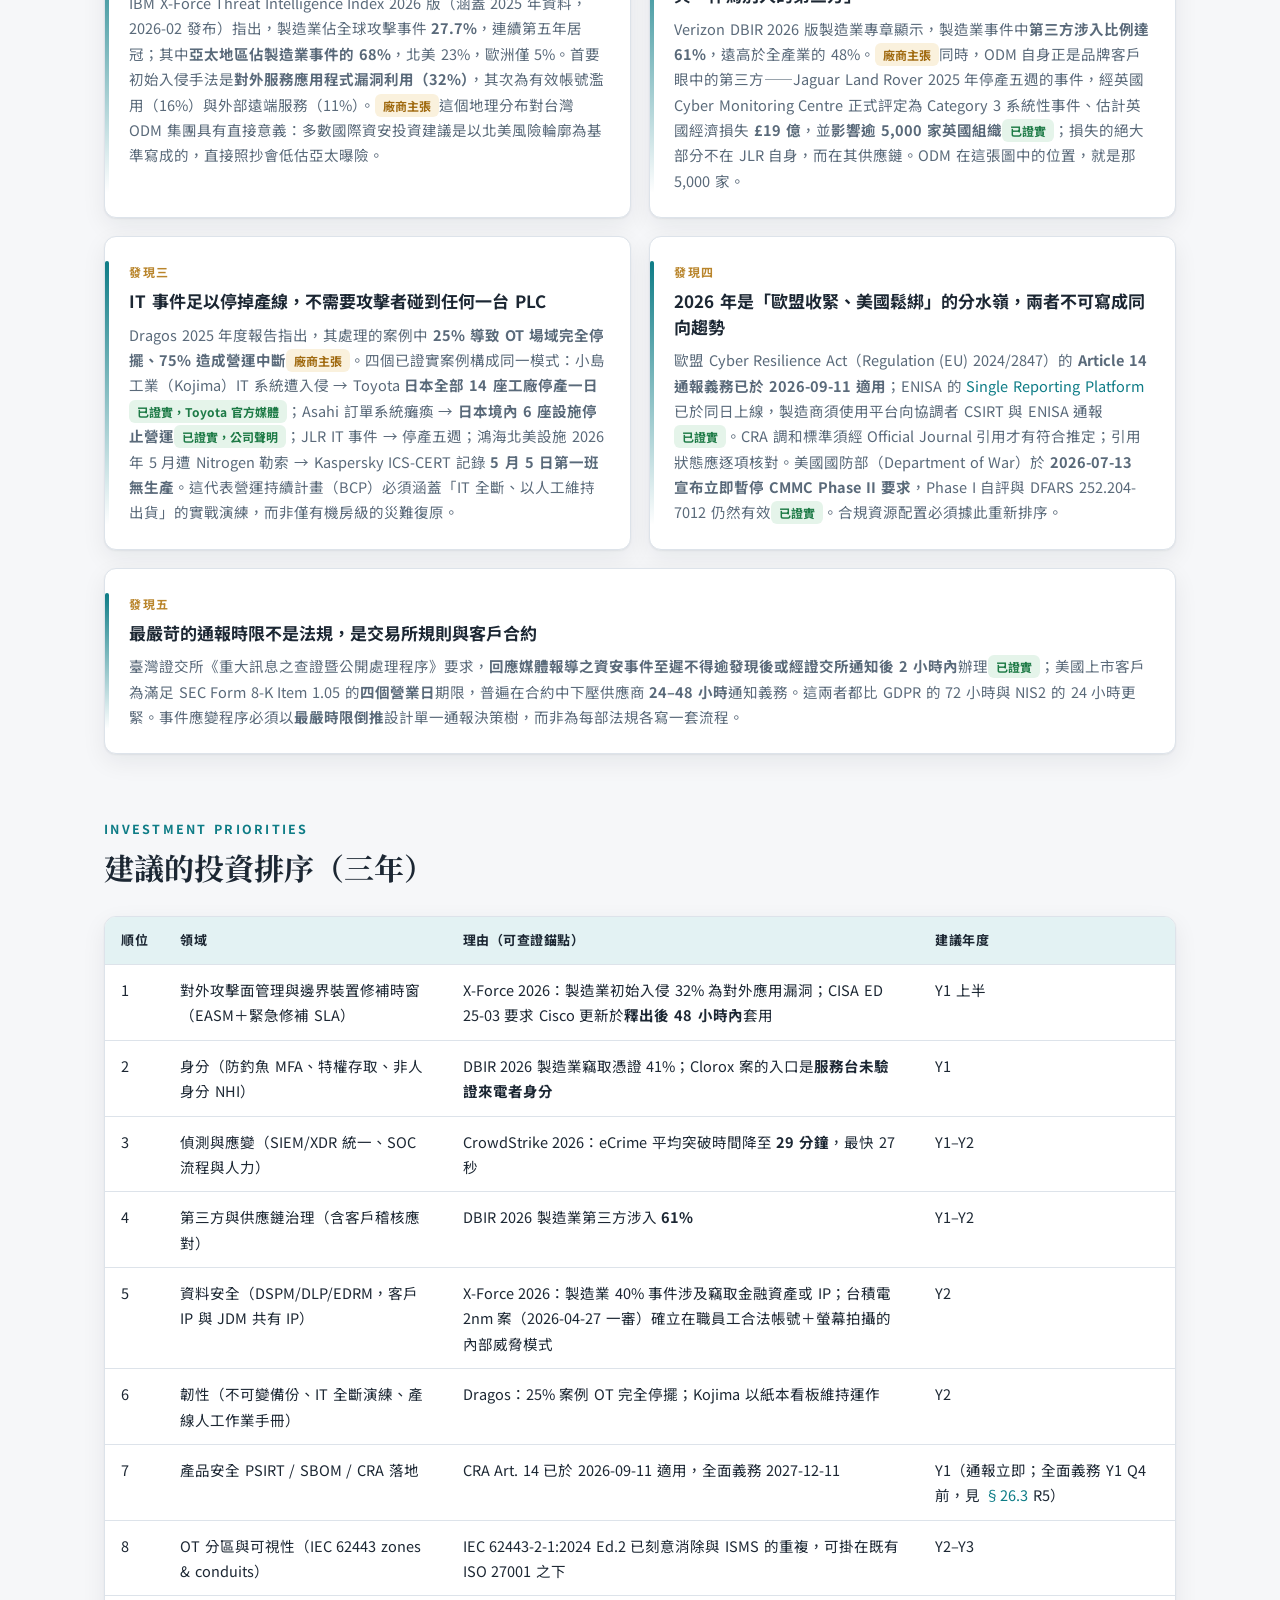
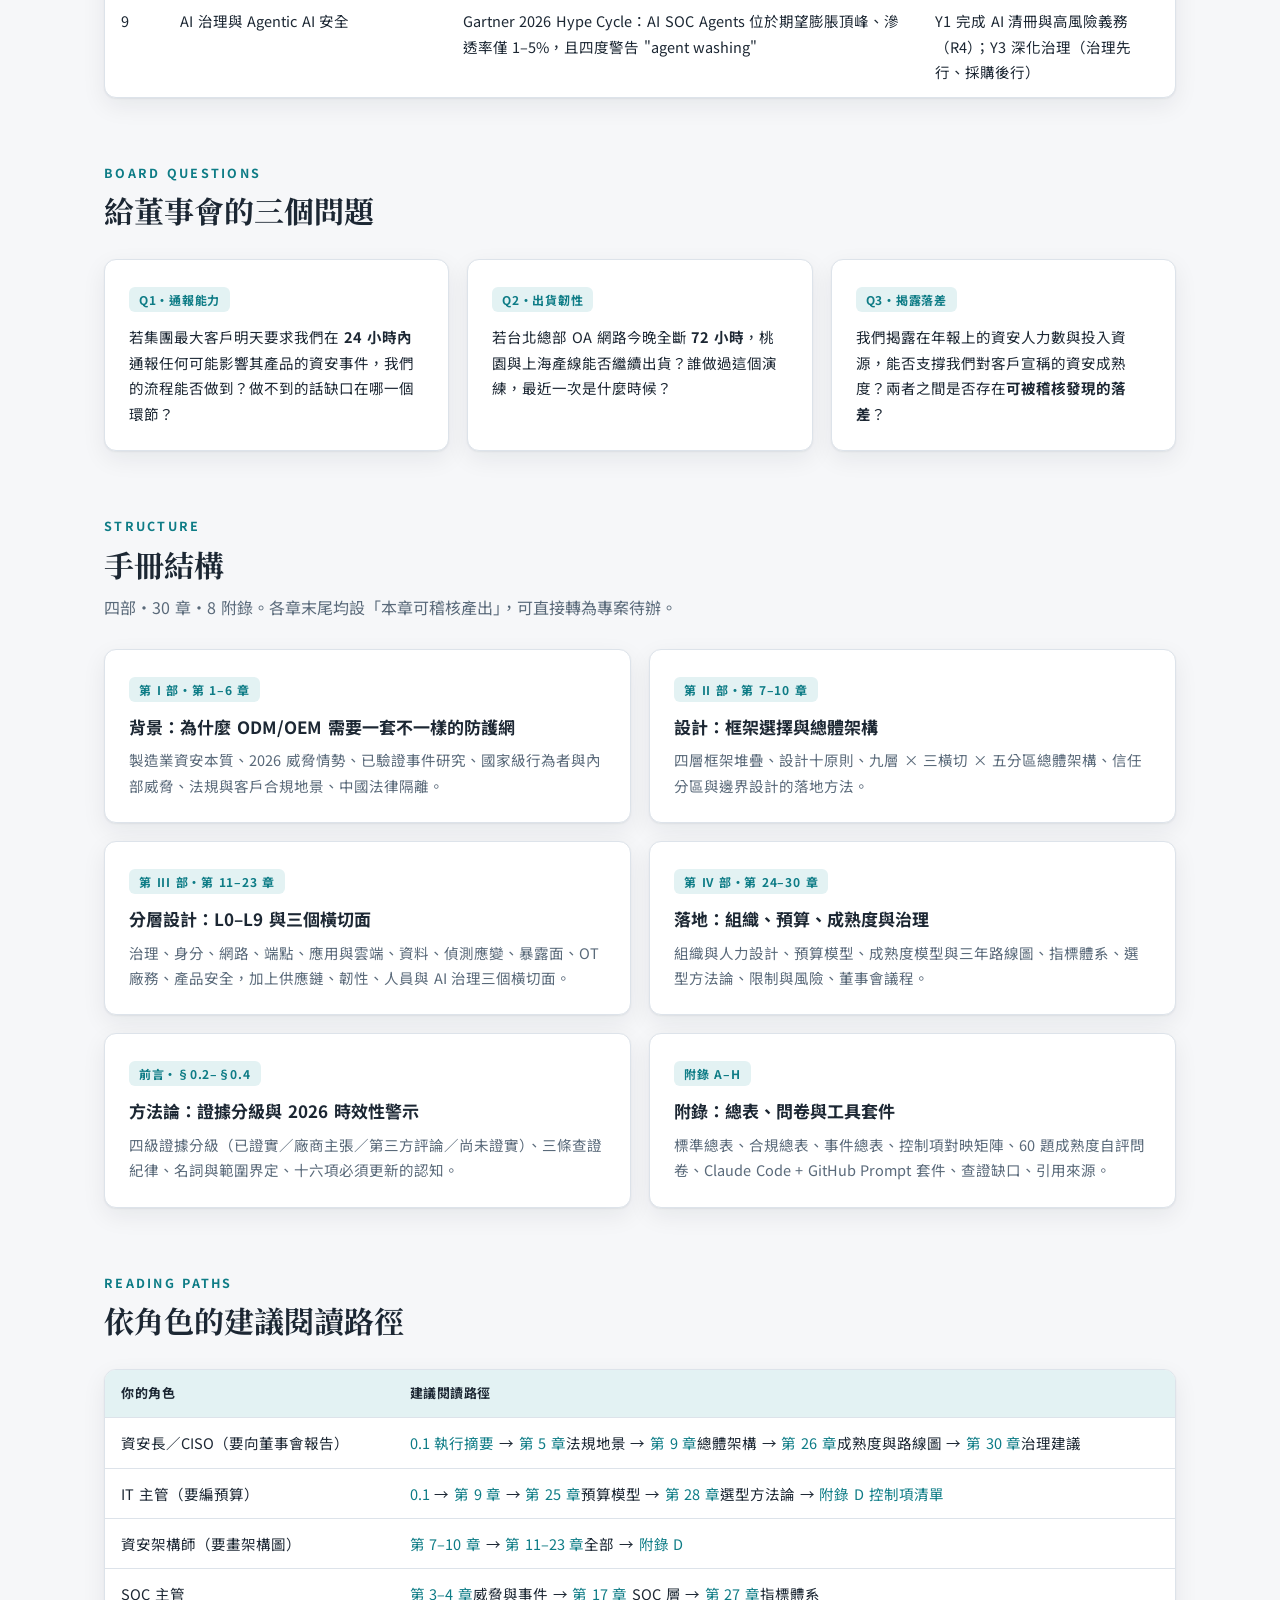
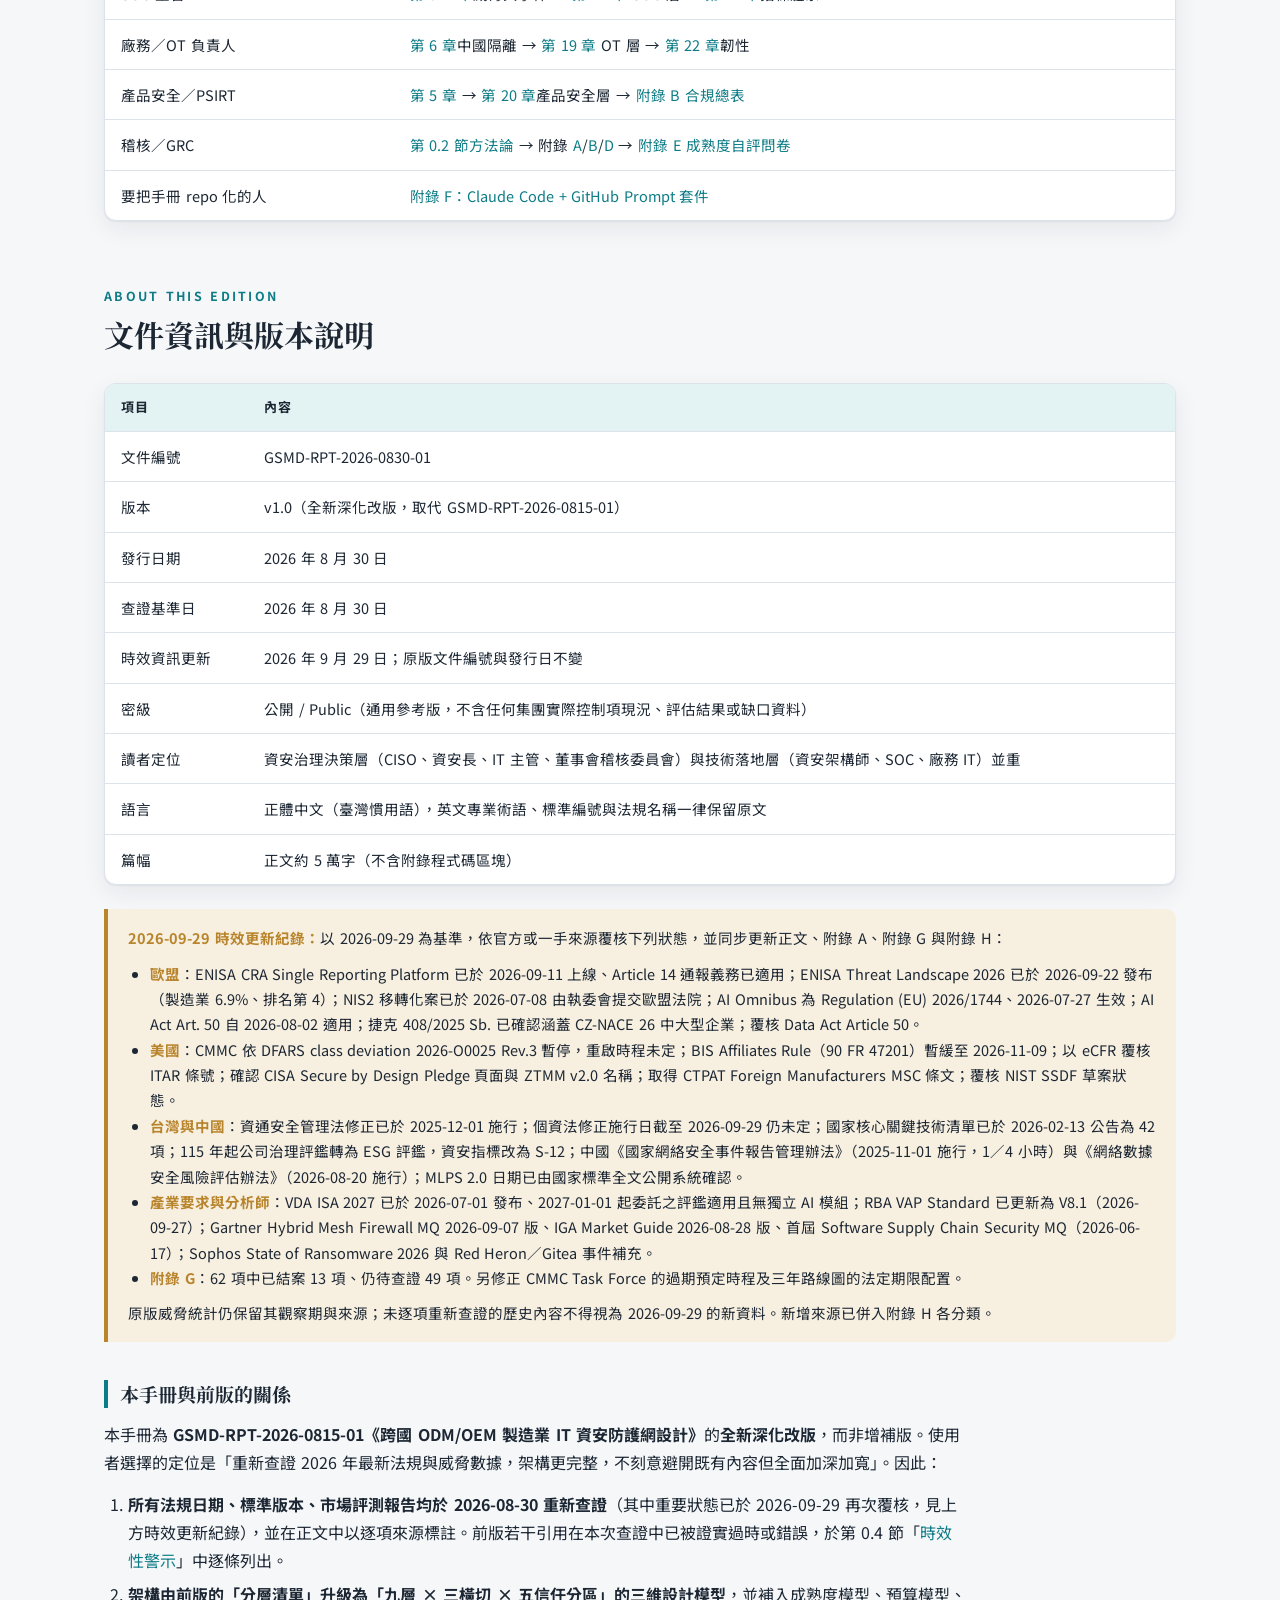
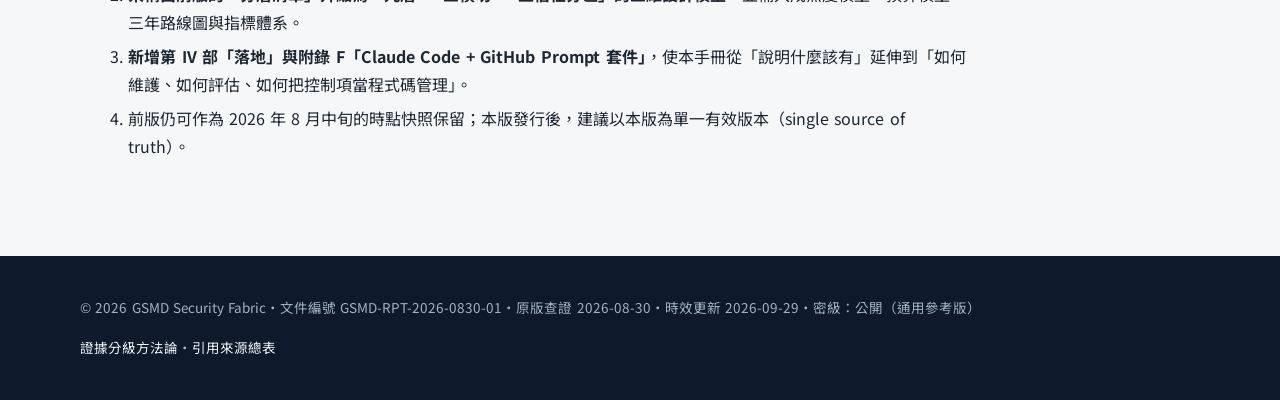
==== commit 72e87f01: "docs: 時效資訊更新至 2026-09-29（歐盟、美國、台灣／中國、產業要求與分析師） - 歐盟：CRA 通報平台上線、ENISA Threat Landscape 2026、NIS2 移送歐盟" ====
--- a/index.html
+++ b/index.html
@@ -33,12 +33,12 @@
 </header>
 
 <div class="asof-banner" role="note">
-  <p><strong>內容截至 2026-08-30：</strong>本站所有法規生效、平台上線、標準發行與報告發布狀態均以查證基準日為準，其後未再更新。引用前請依 <a href="appendix.html#appendix-g">附錄 G 查證缺口清單</a> 重新確認。</p>
+  <p><strong>原版查證 2026-08-30；時效資訊更新至 2026-09-29：</strong>重要狀態已依官方來源覆核；其他歷史數據以各段標示日期為準。引用前請依 <a href="appendix.html#appendix-g">附錄 G 查證缺口清單</a> 重新確認。</p>
 </div>
 
 <section class="hero">
   <div class="hero-inner">
-    <span class="doc-badge"><span class="dot"></span>GSMD-RPT-2026-0830-01・2026-08-30 查證基準日</span>
+    <span class="doc-badge"><span class="dot"></span>GSMD-RPT-2026-0830-01・2026-09-29 時效更新</span>
     <h1>跨國 ODM/OEM 製造業集團<br>IT 資安防護網設計手冊</h1>
     <p class="subtitle">Designing the Enterprise Cybersecurity Fabric for a Multinational ODM/OEM Manufacturing Group — 以「客戶信任」為交付物、以「產線不停」為最高可用性目標、以「多法域資料主權」為結構性約束的三重特化架構。</p>
     <div class="hero-meta">
@@ -122,7 +122,7 @@
       <div class="card finding">
         <div class="no">發現四</div>
         <h3>2026 年是「歐盟收緊、美國鬆綁」的分水嶺，兩者不可寫成同向趨勢</h3>
-        <p>歐盟 Cyber Resilience Act（Regulation (EU) 2024/2847）的 <strong>Article 14 通報義務於 2026-09-11 生效</strong>——距本手冊發行日僅 12 天——但截至查證基準日（2026-08-30），ENISA 的 Single Reporting Platform <strong>仍未上線</strong>，且<strong>尚無任何 CRA 調和標準刊登於 Official Journal</strong>，代表所有產品類別目前均無「符合推定」（presumption of conformity）可用<span class="ev ev-verified">已證實</span>。反方向地，美國國防部（Department of War）於 <strong>2026-07-13 宣布立即暫停 CMMC Phase II 要求</strong>，Phase I 自評與 DFARS 252.204-7012 仍然有效<span class="ev ev-verified">已證實</span>。合規資源配置必須據此重新排序。</p>
+        <p>歐盟 Cyber Resilience Act（Regulation (EU) 2024/2847）的 <strong>Article 14 通報義務已於 2026-09-11 適用</strong>；ENISA 的 <a href="https://portal.cra-srp.enisa.europa.eu/" rel="noopener" target="_blank">Single Reporting Platform</a> 已於同日上線，製造商須使用平台向協調者 CSIRT 與 ENISA 通報<span class="ev ev-verified">已證實</span>。CRA 調和標準須經 Official Journal 引用才有符合推定；引用狀態應逐項核對。美國國防部（Department of War）於 <strong>2026-07-13 宣布立即暫停 CMMC Phase II 要求</strong>，Phase I 自評與 DFARS 252.204-7012 仍然有效<span class="ev ev-verified">已證實</span>。合規資源配置必須據此重新排序。</p>
       </div>
       <div class="card finding span-all">
         <div class="no">發現五</div>
@@ -150,9 +150,9 @@
           <tr><td>4</td><td>第三方與供應鏈治理（含客戶稽核應對）</td><td>DBIR 2026 製造業第三方涉入 <strong>61%</strong></td><td>Y1–Y2</td></tr>
           <tr><td>5</td><td>資料安全（DSPM/DLP/EDRM，客戶 IP 與 JDM 共有 IP）</td><td>X-Force 2026：製造業 40% 事件涉及竊取金融資產或 IP；台積電 2nm 案（2026-04-27 一審）確立在職員工合法帳號＋螢幕拍攝的內部威脅模式</td><td>Y2</td></tr>
           <tr><td>6</td><td>韌性（不可變備份、IT 全斷演練、產線人工作業手冊）</td><td>Dragos：25% 案例 OT 完全停擺；Kojima 以紙本看板維持運作</td><td>Y2</td></tr>
-          <tr><td>7</td><td>產品安全 PSIRT / SBOM / CRA 落地</td><td>CRA Art. 14 於 2026-09-11 生效，全面義務 2027-12-11</td><td>Y2–Y3</td></tr>
+          <tr><td>7</td><td>產品安全 PSIRT / SBOM / CRA 落地</td><td>CRA Art. 14 已於 2026-09-11 適用，全面義務 2027-12-11</td><td>Y1（通報立即；全面義務 Y1 Q4 前，見 <a href="part-4.html#s26-3">§26.3</a> R5）</td></tr>
           <tr><td>8</td><td>OT 分區與可視性（IEC 62443 zones &amp; conduits）</td><td>IEC 62443-2-1:2024 Ed.2 已刻意消除與 ISMS 的重複，可掛在既有 ISO 27001 之下</td><td>Y2–Y3</td></tr>
-          <tr><td>9</td><td>AI 治理與 Agentic AI 安全</td><td>Gartner 2026 Hype Cycle：AI SOC Agents 位於期望膨脹頂峰、滲透率僅 1–5%，且，四度警告 "agent washing"</td><td>Y3（治理先行、採購後行）</td></tr>
+          <tr><td>9</td><td>AI 治理與 Agentic AI 安全</td><td>Gartner 2026 Hype Cycle：AI SOC Agents 位於期望膨脹頂峰、滲透率僅 1–5%，且四度警告 "agent washing"</td><td>Y1 完成 AI 清冊與高風險義務（R4）；Y3 深化治理（治理先行、採購後行）</td></tr>
         </tbody>
       </table>
     </div>
@@ -258,6 +258,7 @@
           <tr><td>版本</td><td>v1.0（全新深化改版，取代 GSMD-RPT-2026-0815-01）</td></tr>
           <tr><td>發行日期</td><td>2026 年 8 月 30 日</td></tr>
           <tr><td>查證基準日</td><td>2026 年 8 月 30 日</td></tr>
+          <tr><td>時效資訊更新</td><td>2026 年 9 月 29 日；原版文件編號與發行日不變</td></tr>
           <tr><td>密級</td><td>公開 / Public（通用參考版，不含任何集團實際控制項現況、評估結果或缺口資料）</td></tr>
           <tr><td>讀者定位</td><td>資安治理決策層（CISO、資安長、IT 主管、董事會稽核委員會）與技術落地層（資安架構師、SOC、廠務 IT）並重</td></tr>
           <tr><td>語言</td><td>正體中文（臺灣慣用語），英文專業術語、標準編號與法規名稱一律保留原文</td></tr>
@@ -265,11 +266,22 @@
         </tbody>
       </table>
     </div>
+    <div class="notice">
+      <p><strong>2026-09-29 時效更新紀錄：</strong>以 2026-09-29 為基準，依官方或一手來源覆核下列狀態，並同步更新正文、附錄 A、附錄 G 與附錄 H：</p>
+      <ul>
+        <li><strong>歐盟</strong>：ENISA CRA Single Reporting Platform 已於 2026-09-11 上線、Article 14 通報義務已適用；ENISA Threat Landscape 2026 已於 2026-09-22 發布（製造業 6.9%、排名第 4）；NIS2 移轉化案已於 2026-07-08 由執委會提交歐盟法院；AI Omnibus 為 Regulation (EU) 2026/1744、2026-07-27 生效；AI Act Art. 50 自 2026-08-02 適用；捷克 408/2025 Sb. 已確認涵蓋 CZ-NACE 26 中大型企業；覆核 Data Act Article 50。</li>
+        <li><strong>美國</strong>：CMMC 依 DFARS class deviation 2026-O0025 Rev.3 暫停，重啟時程未定；BIS Affiliates Rule（90 FR 47201）暫緩至 2026-11-09；以 eCFR 覆核 ITAR 條號；確認 CISA Secure by Design Pledge 頁面與 ZTMM v2.0 名稱；取得 CTPAT Foreign Manufacturers MSC 條文；覆核 NIST SSDF 草案狀態。</li>
+        <li><strong>台灣與中國</strong>：資通安全管理法修正已於 2025-12-01 施行；個資法修正施行日截至 2026-09-29 仍未定；國家核心關鍵技術清單已於 2026-02-13 公告為 42 項；115 年起公司治理評鑑轉為 ESG 評鑑，資安指標改為 S-12；中國《國家網絡安全事件報告管理辦法》（2025-11-01 施行，1／4 小時）與《網絡數據安全風險評估辦法》（2026-08-20 施行）；MLPS 2.0 日期已由國家標準全文公開系統確認。</li>
+        <li><strong>產業要求與分析師</strong>：VDA ISA 2027 已於 2026-07-01 發布、2027-01-01 起委託之評鑑適用且無獨立 AI 模組；RBA VAP Standard 已更新為 V8.1（2026-09-27）；Gartner Hybrid Mesh Firewall MQ 2026-09-07 版、IGA Market Guide 2026-08-28 版、首屆 Software Supply Chain Security MQ（2026-06-17）；Sophos State of Ransomware 2026 與 Red Heron／Gitea 事件補充。</li>
+        <li><strong>附錄 G</strong>：62 項中已結案 13 項、仍待查證 49 項。另修正 CMMC Task Force 的過期預定時程及三年路線圖的法定期限配置。</li>
+      </ul>
+      <p>原版威脅統計仍保留其觀察期與來源；未逐項重新查證的歷史內容不得視為 2026-09-29 的新資料。新增來源已併入附錄 H 各分類。</p>
+    </div>
     <div class="prose">
       <h3>本手冊與前版的關係</h3>
       <p>本手冊為 <strong>GSMD-RPT-2026-0815-01《跨國 ODM/OEM 製造業 IT 資安防護網設計》</strong>的<strong>全新深化改版</strong>，而非增補版。使用者選擇的定位是「重新查證 2026 年最新法規與威脅數據，架構更完整，不刻意避開既有內容但全面加深加寬」。因此：</p>
       <ol>
-        <li><strong>所有法規日期、標準版本、市場評測報告均於 2026-08-30 重新查證</strong>，並在正文中以逐項來源標註。前版若干引用在本次查證中已被證實過時或錯誤，於第 0.4 節「<a href="methodology.html#s0-4">時效性警示</a>」中逐條列出。</li>
+        <li><strong>所有法規日期、標準版本、市場評測報告均於 2026-08-30 重新查證</strong>（其中重要狀態已於 2026-09-29 再次覆核，見上方時效更新紀錄），並在正文中以逐項來源標註。前版若干引用在本次查證中已被證實過時或錯誤，於第 0.4 節「<a href="methodology.html#s0-4">時效性警示</a>」中逐條列出。</li>
         <li><strong>架構由前版的「分層清單」升級為「九層 × 三橫切 × 五信任分區」的三維設計模型</strong>，並補入成熟度模型、預算模型、三年路線圖與指標體系。</li>
         <li><strong>新增第 IV 部「落地」與附錄 F「Claude Code + GitHub Prompt 套件」</strong>，使本手冊從「說明什麼該有」延伸到「如何維護、如何評估、如何把控制項當程式碼管理」。</li>
         <li>前版仍可作為 2026 年 8 月中旬的時點快照保留；本版發行後，建議以本版為單一有效版本（single source of truth）。</li>
@@ -281,7 +293,7 @@
 
 <footer class="site-footer">
   <div class="footer-inner">
-    <div>© 2026 GSMD Security Fabric・文件編號 GSMD-RPT-2026-0830-01・查證基準日 2026-08-30・密級：公開（通用參考版）</div>
+    <div>© 2026 GSMD Security Fabric・文件編號 GSMD-RPT-2026-0830-01・原版查證 2026-08-30・時效更新 2026-09-29・密級：公開（通用參考版）</div>
     <div><a href="methodology.html">證據分級方法論</a>・<a href="appendix.html">引用來源總表</a></div>
   </div>
 </footer>
